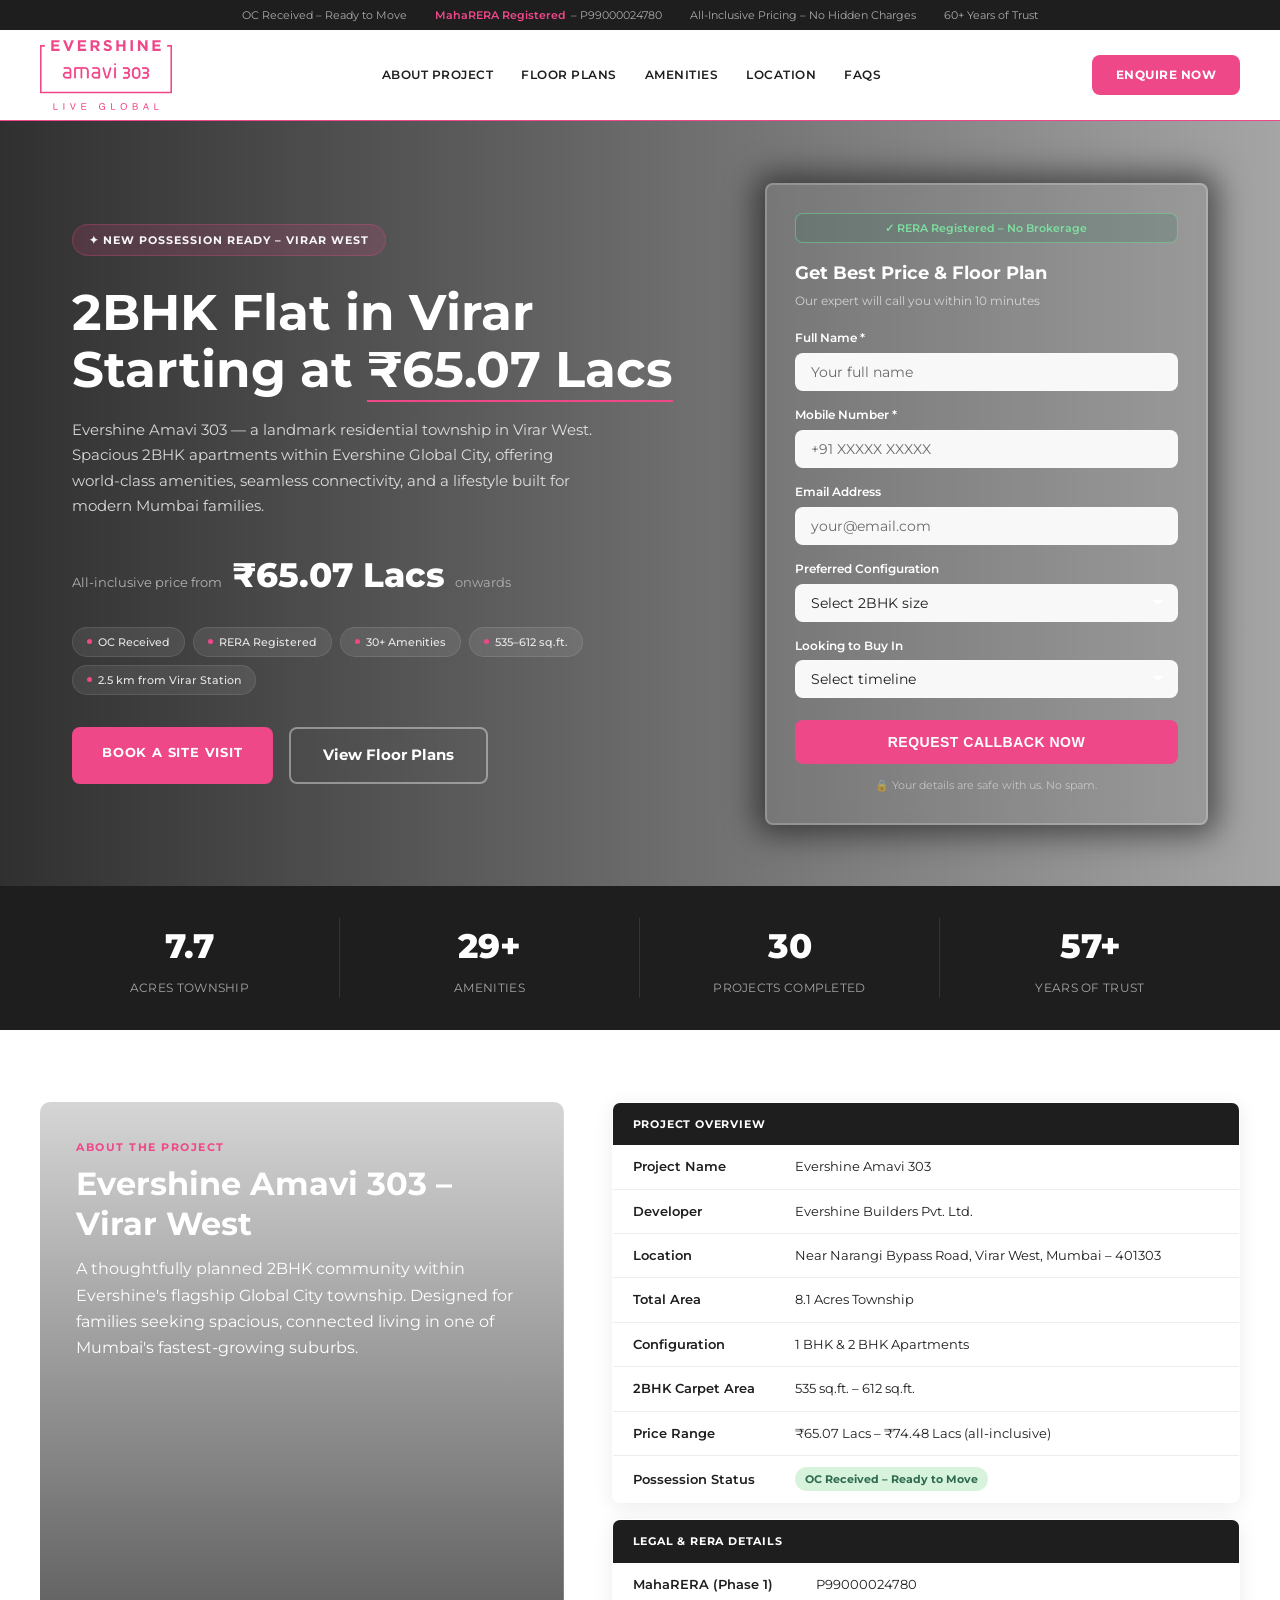
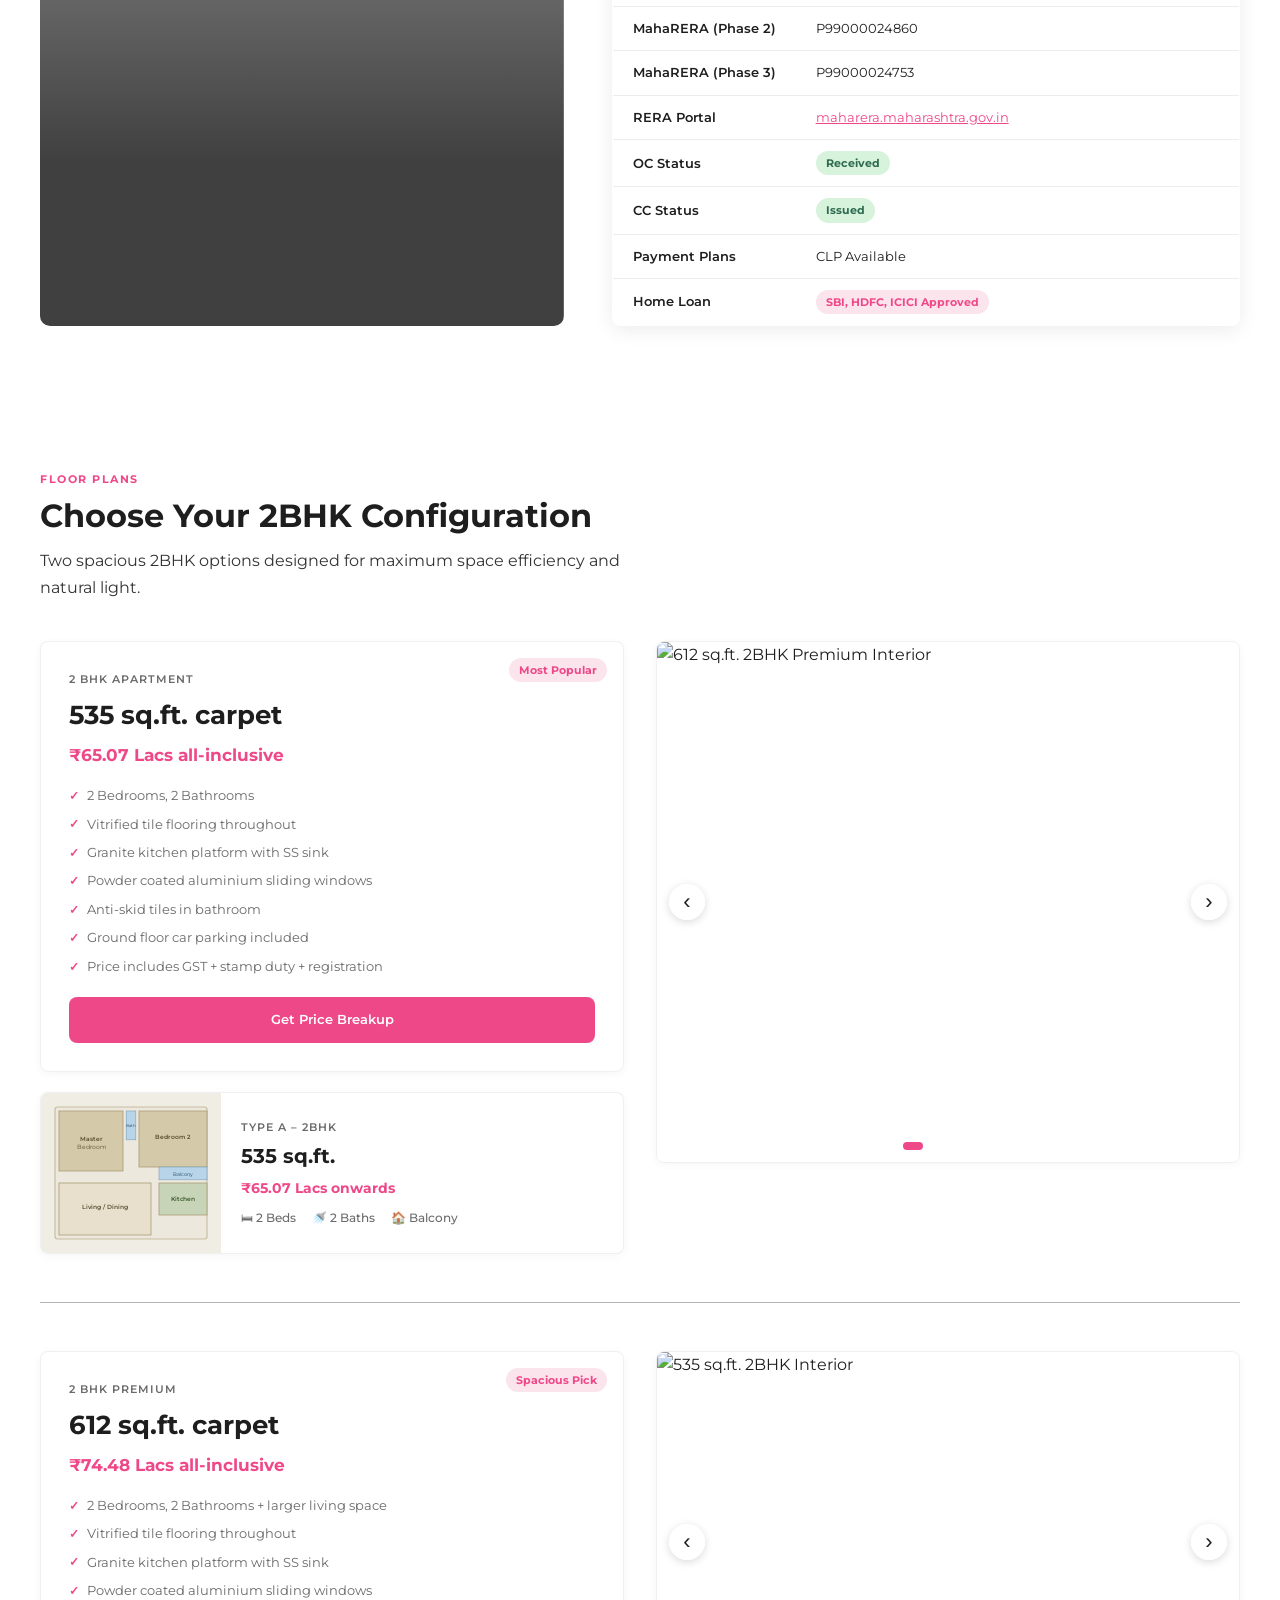
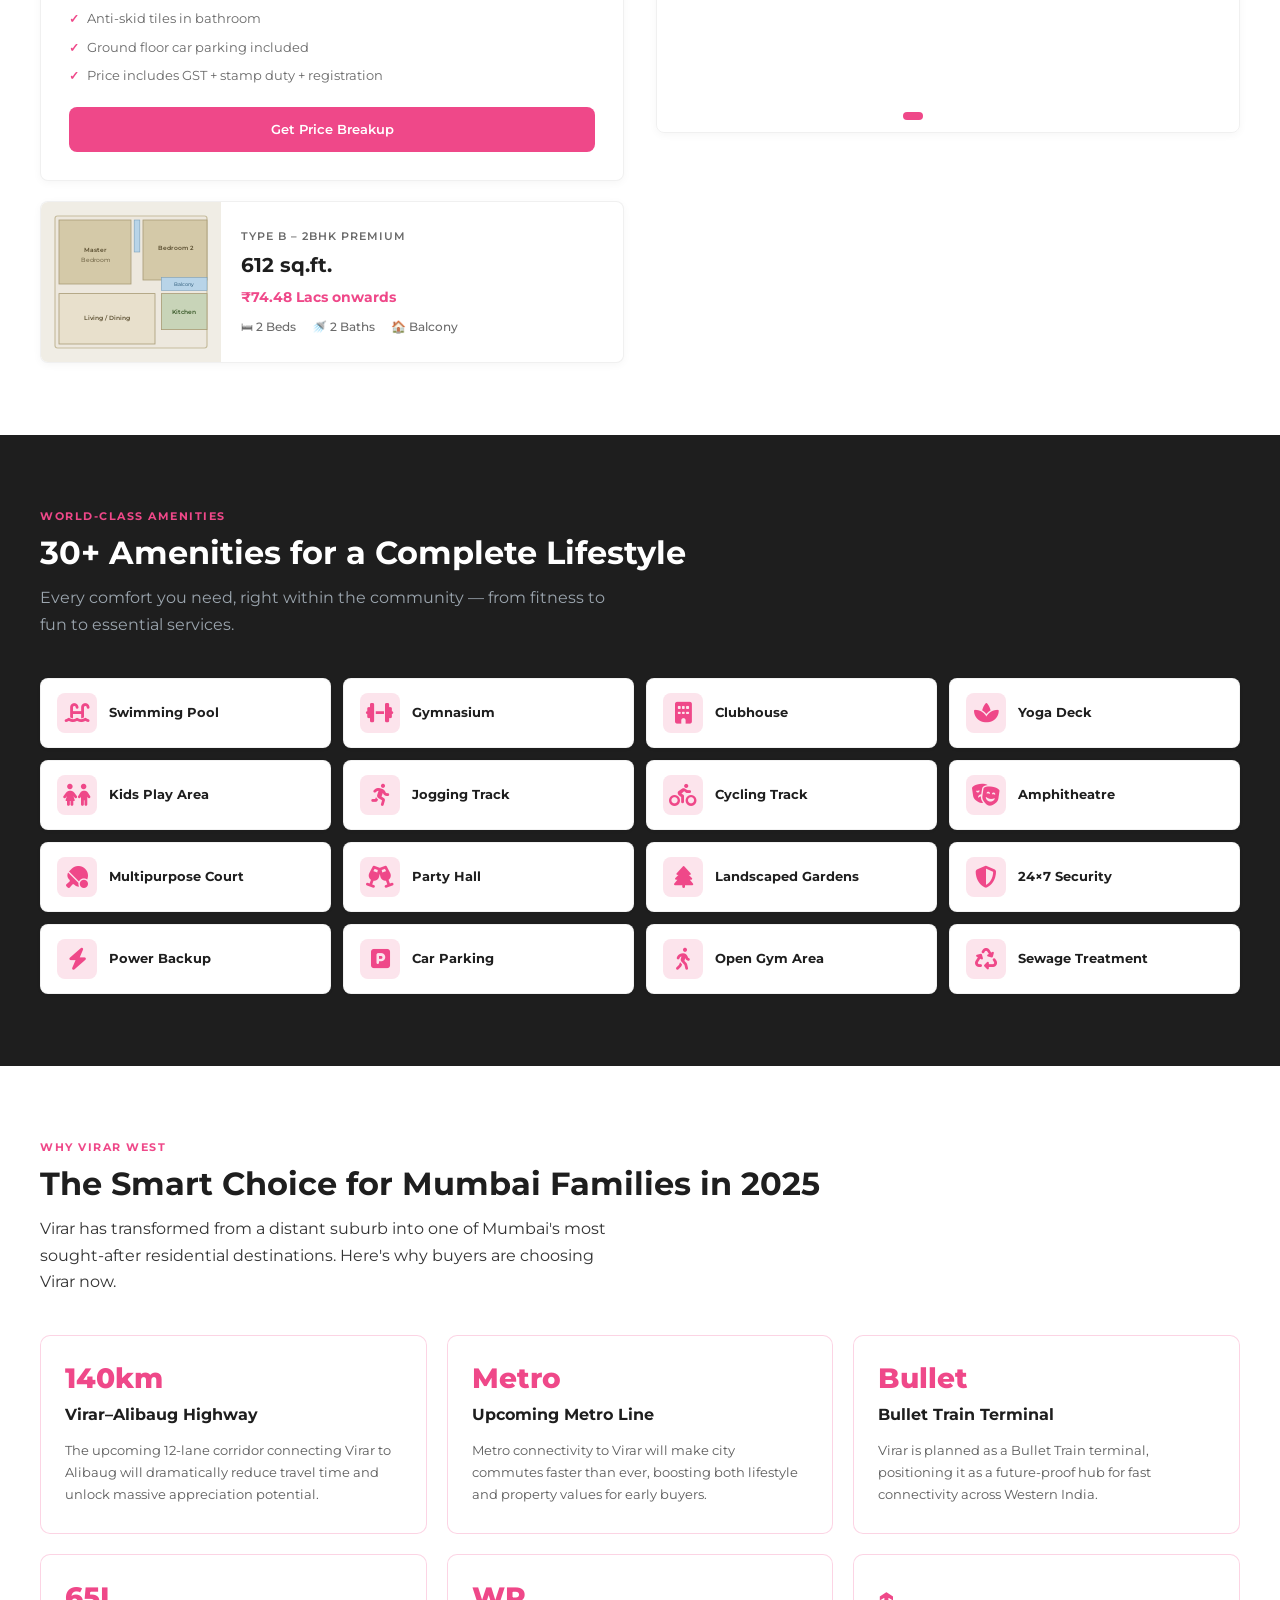
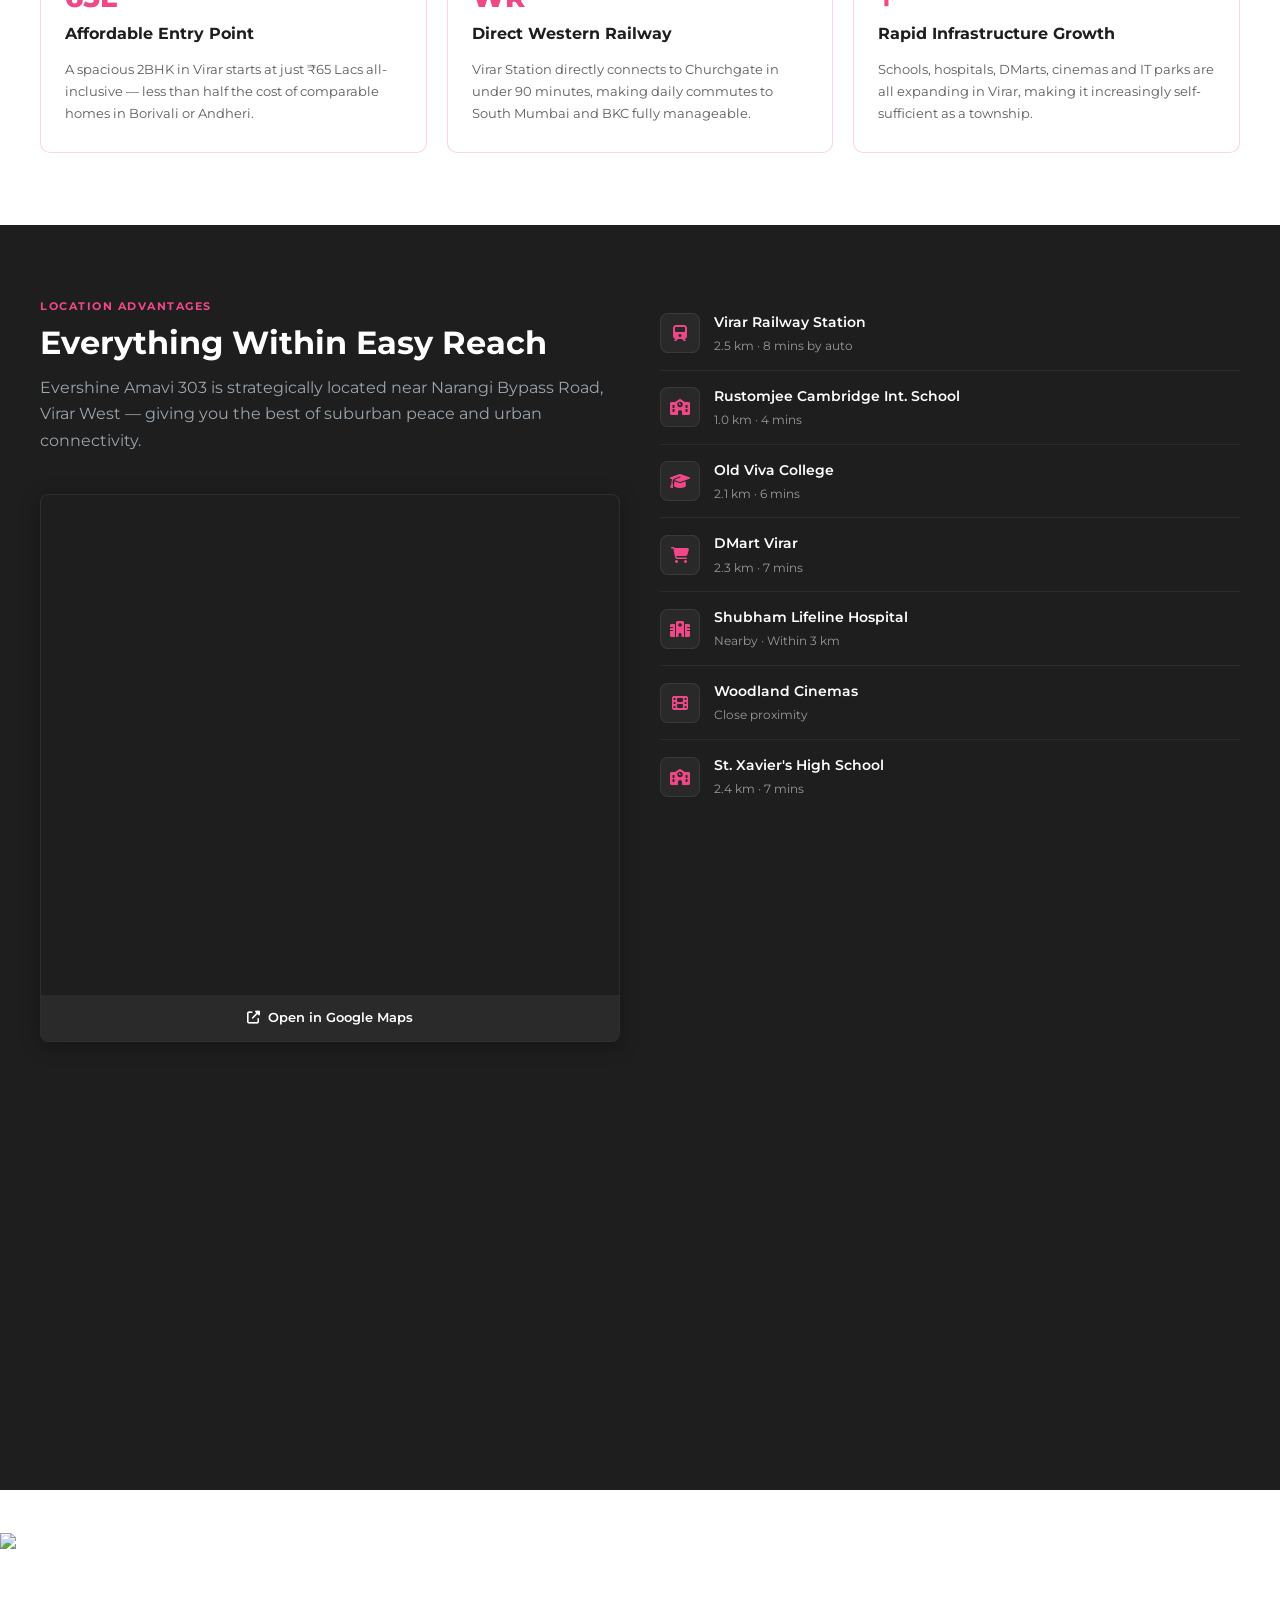
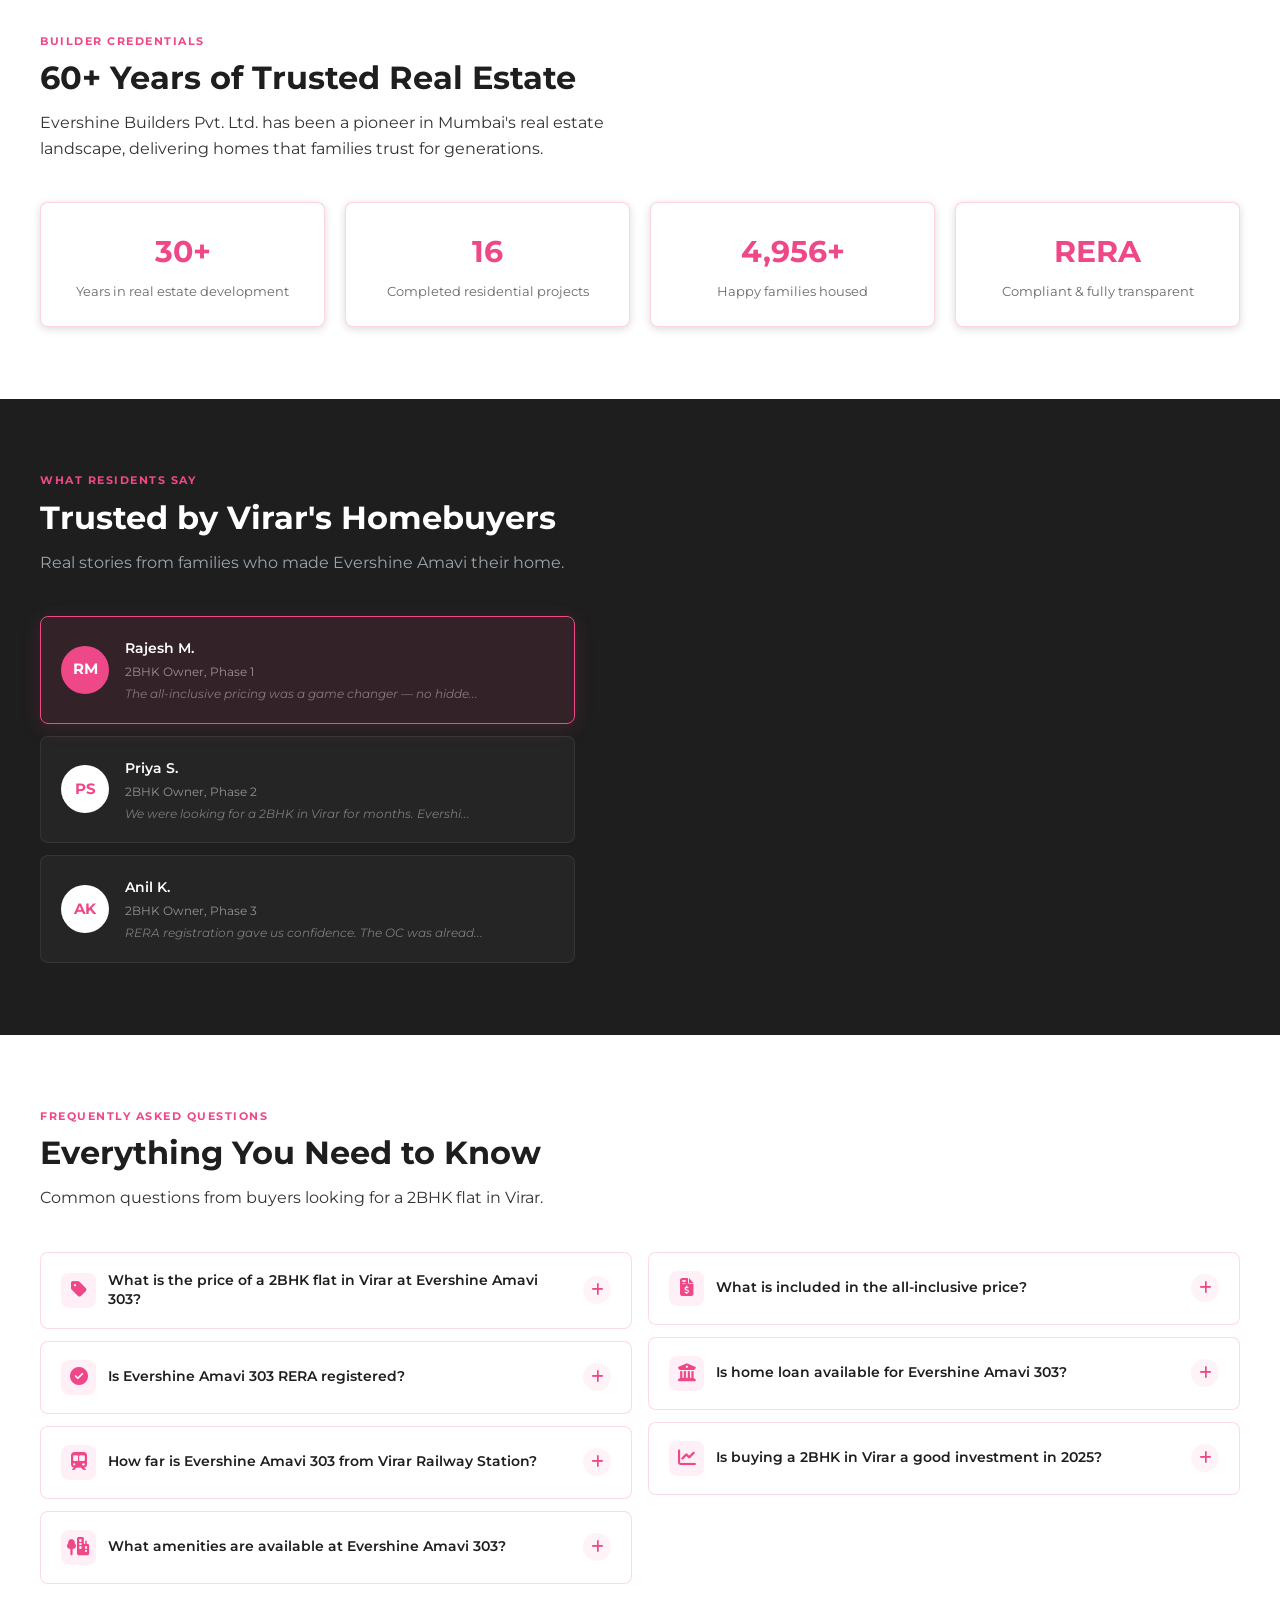
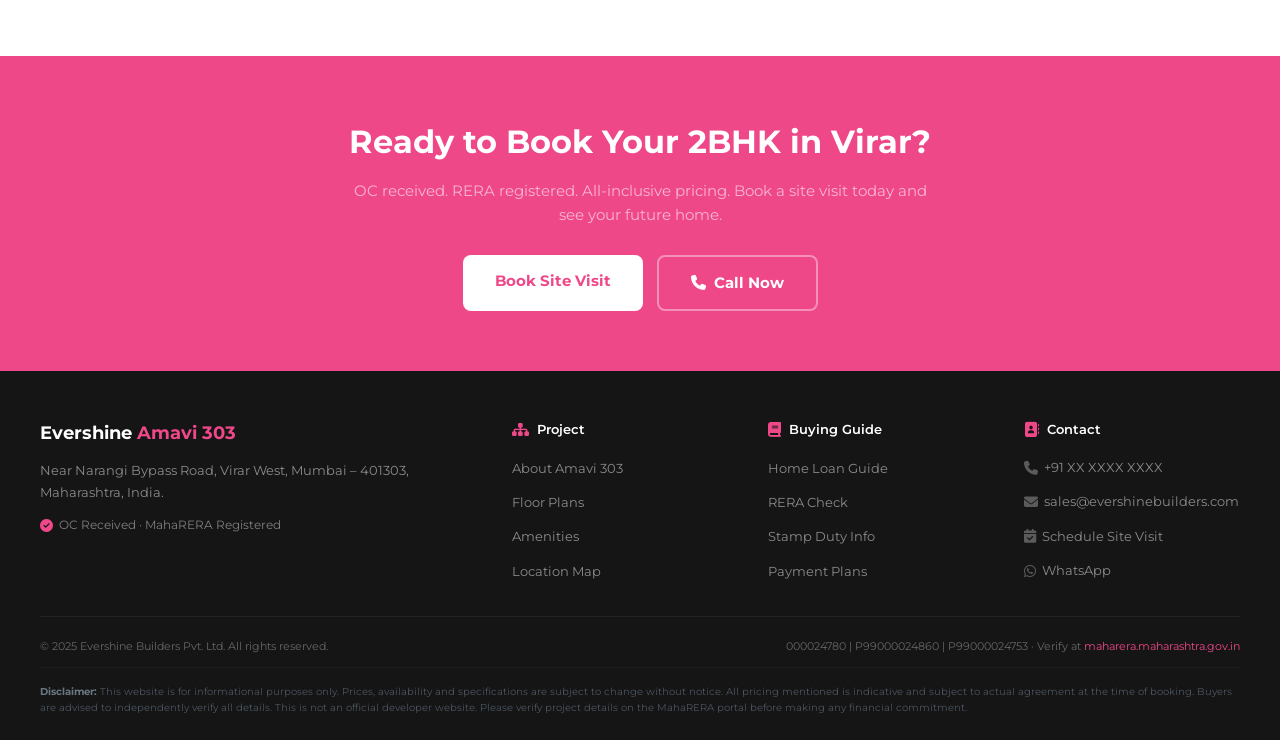
==== index.html @ 04121a25 "replace evershine-amavi.html with new index.html and update site assets" ====
<!DOCTYPE html>
<html lang="en">

<head>
  <meta charset="UTF-8">
  <meta name="viewport" content="width=device-width, initial-scale=1.0">
  <title>2BHK Flat in Virar | Evershine Amavi 303 – Starting ₹65.07 Lacs | RERA Registered</title>
  <meta name="description"
    content="Buy 2BHK flat in Virar West at Evershine Amavi 303 — 535 to 612 sq.ft., starting ₹65.07 Lacs all-inclusive. OC received, RERA registered, 30+ amenities. Near Virar Railway Station. Book a site visit today.">
  <meta name="keywords"
    content="2BHK flat in Virar, 2BHK in Virar West, buy flat in Virar, Evershine Amavi 303, 2 BHK apartment Virar, affordable flats Virar Mumbai, ready possession flat Virar, Evershine Builders Virar">
  <meta name="robots" content="index, follow">
  <meta name="author" content="Evershine Builders Pvt. Ltd.">
  <link rel="canonical" href="https://evershinebuilders.com/2bhk-flat-in-virar/">

  <!-- Open Graph -->
  <meta property="og:title" content="2BHK Flat in Virar | Evershine Amavi 303 – From ₹65.07 Lacs">
  <meta property="og:description"
    content="Premium 2BHK homes in Virar West. OC received, RERA registered, 30+ amenities. Starting ₹65.07 Lacs all-inclusive.">
  <meta property="og:type" content="website">
  <meta property="og:url" content="https://evershinebuilders.com/2bhk-flat-in-virar/">
  <meta property="og:image" content="https://evershinebuilders.com/images/amavi-303-og.jpg">
  <meta property="og:locale" content="en_IN">
  <meta property="og:site_name" content="Evershine Builders">

  <!-- Twitter Card -->
  <meta name="twitter:card" content="summary_large_image">
  <meta name="twitter:title" content="2BHK Flat in Virar – Evershine Amavi 303 from ₹65.07 Lacs">
  <meta name="twitter:description"
    content="OC received. RERA registered. 30+ amenities. Book your 2BHK in Virar West today.">

  <!-- Schema.org Structured Data -->
  <script type="application/ld+json">
{
  "@context": "https://schema.org",
  "@graph": [
    {
      "@type": "RealEstateListing",
      "name": "2BHK Flat in Virar – Evershine Amavi 303",
      "description": "Premium 2BHK apartments in Virar West, Mumbai. Sizes 535–612 sq.ft. starting from ₹65.07 Lacs all-inclusive. OC received, RERA registered project with 30+ amenities.",
      "url": "https://evershinebuilders.com/2bhk-flat-in-virar/",
      "image": "https://evershinebuilders.com/images/amavi-303.jpg",
      "offers": {
        "@type": "Offer",
        "priceCurrency": "INR",
        "price": "6507000",
        "availability": "https://schema.org/InStock",
        "url": "https://evershinebuilders.com/2bhk-flat-in-virar/"
      },
      "address": {
        "@type": "PostalAddress",
        "streetAddress": "Near Narangi Bypass Road",
        "addressLocality": "Virar West",
        "addressRegion": "Maharashtra",
        "postalCode": "401303",
        "addressCountry": "IN"
      }
    },
    {
      "@type": "Organization",
      "name": "Evershine Builders Pvt. Ltd.",
      "url": "https://evershinebuilders.com",
      "logo": "https://evershinebuilders.com/images/logo.png",
      "description": "60+ years of trusted real estate development in Mumbai",
      "foundingDate": "1964",
      "numberOfEmployees": "500+",
      "address": {
        "@type": "PostalAddress",
        "addressLocality": "Mumbai",
        "addressRegion": "Maharashtra",
        "addressCountry": "IN"
      },
      "contactPoint": {
        "@type": "ContactPoint",
        "telephone": "+91-XXXXXXXXXX",
        "contactType": "sales",
        "availableLanguage": ["Hindi", "English", "Marathi"]
      }
    },
    {
      "@type": "FAQPage",
      "mainEntity": [
        {
          "@type": "Question",
          "name": "What is the price of a 2BHK flat in Virar at Evershine Amavi 303?",
          "acceptedAnswer": {
            "@type": "Answer",
            "text": "2BHK flats at Evershine Amavi 303 in Virar West start from ₹65.07 Lacs (all-inclusive) for 535 sq.ft. and go up to ₹74.48 Lacs for 612 sq.ft. The all-inclusive price covers base cost, GST, stamp duty, registration and possession charges."
          }
        },
        {
          "@type": "Question",
          "name": "Is Evershine Amavi 303 RERA registered?",
          "acceptedAnswer": {
            "@type": "Answer",
            "text": "Yes. Evershine Amavi 303 is registered under MahaRERA. Phase 1 – P99000024780, Phase 2 – P99000024860, Phase 3 – P99000024753. OC has been received and the project is ready for possession."
          }
        },
        {
          "@type": "Question",
          "name": "How far is Evershine Amavi 303 from Virar Railway Station?",
          "acceptedAnswer": {
            "@type": "Answer",
            "text": "Evershine Amavi 303 is located approximately 2.5 km from Virar Railway Station on the Western Railway line, making it easy to commute to Mumbai city."
          }
        },
        {
          "@type": "Question",
          "name": "What amenities are available at Evershine Amavi 303 Virar?",
          "acceptedAnswer": {
            "@type": "Answer",
            "text": "Evershine Amavi 303 offers 30+ amenities including a clubhouse, gymnasium, swimming pool, kids play area, jogging track, multipurpose court, yoga deck, open gym, amphitheatre, cycling track, landscaped gardens and 24x7 security."
          }
        },
        {
          "@type": "Question",
          "name": "What is the carpet area of 2BHK flats at Evershine Amavi Virar?",
          "acceptedAnswer": {
            "@type": "Answer",
            "text": "2BHK flats at Evershine Amavi 303 come in two carpet area configurations: 535 sq.ft. and 612 sq.ft., giving buyers flexibility based on budget and space requirements."
          }
        }
      ]
    },
    {
      "@type": "BreadcrumbList",
      "itemListElement": [
        {"@type": "ListItem", "position": 1, "name": "Home", "item": "https://evershinebuilders.com"},
        {"@type": "ListItem", "position": 2, "name": "Projects", "item": "https://evershinebuilders.com/projects/"},
        {"@type": "ListItem", "position": 3, "name": "2BHK Flat in Virar", "item": "https://evershinebuilders.com/2bhk-flat-in-virar/"}
      ]
    }
  ]
}
</script>

  <link rel="stylesheet" href="css/style.css">
  <link rel="stylesheet" href="https://cdnjs.cloudflare.com/ajax/libs/font-awesome/6.5.1/css/all.min.css">
</head>

<body>

  <!-- TOP BAR -->
  <div class="top-bar" role="banner" aria-label="Contact bar">
    <div class="top-bar-inner">
      <span class="top-bar-item">OC Received – Ready to Move</span>
      <span class="top-bar-item"><span class="highlight">MahaRERA Registered</span> – P99000024780</span>
      <span class="top-bar-item">All-Inclusive Pricing – No Hidden Charges</span>
      <span class="top-bar-item">60+ Years of Trust</span>
    </div>
  </div>

  <!-- HEADER -->
  <header class="site-header" role="banner">
    <nav class="nav-inner" aria-label="Main navigation">
      <a href="/" class="logo-block">
        <img src="images/logo/amavi-logo.svg" alt="Evershine Amavi 303" class="logo-img">
      </a>
      <button class="hamburger" id="hamburger" aria-label="Toggle menu">
        <span></span>
        <span></span>
        <span></span>
      </button>
      <div class="nav-links" id="nav-links">
        <a href="#about-project">About Project</a>
        <a href="#floor-plans">Floor Plans</a>
        <a href="#amenities">Amenities</a>
        <a href="#location">Location</a>
        <a href="#faq">FAQs</a>
      </div>
      <a href="#enquire" class="nav-cta">Enquire Now</a>
    </nav>
  </header>

  <!-- HERO -->
  <main>
    <section class="hero" aria-label="Hero section" style="background-image: url('images/flats/2BHK - DSC_7900.jpg');">
      <div class="hero-overlay"></div>
      <div class="hero-inner">
        <div class="hero-content">
          <div class="hero-eyebrow">✦ New Possession Ready – Virar West</div>
          <h1>2BHK Flat in Virar<br>Starting at <span>₹<span class="count-num" data-target="65.07">0.00</span>
              Lacs</span></h1>
          <p class="hero-desc">
            Evershine Amavi 303 — a landmark residential township in Virar West. Spacious 2BHK apartments within
            Evershine Global City, offering world-class amenities, seamless connectivity, and a lifestyle built for
            modern Mumbai families.
          </p>
          <div class="price-block">
            <span class="price-label">All-inclusive price from</span>
            <span class="price-main">₹65.07 Lacs</span>
            <span class="price-suffix">onwards</span>
          </div>
          <div class="hero-pills">
            <span class="pill"><span class="pill-dot"></span> OC Received</span>
            <span class="pill"><span class="pill-dot"></span> RERA Registered</span>
            <span class="pill"><span class="pill-dot"></span> 30+ Amenities</span>
            <span class="pill"><span class="pill-dot"></span> 535–612 sq.ft.</span>
            <span class="pill"><span class="pill-dot"></span> 2.5 km from Virar Station</span>
          </div>
          <div class="hero-ctas">
            <a href="#enquire" class="btn-primary">Book a Site Visit</a>
            <a href="#floor-plans" class="btn-outline">View Floor Plans</a>
          </div>
        </div>

        <!-- LEAD FORM -->
        <aside id="enquire" aria-label="Enquiry form">
          <div class="lead-form-card">
            <div class="rera-tag">✓ RERA Registered – No Brokerage</div>
            <div class="form-title">Get Best Price & Floor Plan</div>
            <div class="form-subtitle">Our expert will call you within 10 minutes</div>
            <form action="#" method="POST" onsubmit="handleSubmit(event)">
              <div class="form-group">
                <label for="fname">Full Name *</label>
                <input type="text" id="fname" name="fullname" placeholder="Your full name" required autocomplete="name">
              </div>
              <div class="form-group">
                <label for="phone">Mobile Number *</label>
                <input type="tel" id="phone" name="phone" placeholder="+91 XXXXX XXXXX" required
                  pattern="[0-9+\s]{10,13}" autocomplete="tel">
              </div>
              <div class="form-group">
                <label for="email">Email Address</label>
                <input type="email" id="email" name="email" placeholder="your@email.com" autocomplete="email">
              </div>
              <div class="form-group">
                <label for="config">Preferred Configuration</label>
                <select id="config" name="config">
                  <option value="">Select 2BHK size</option>
                  <option value="535">2BHK – 535 sq.ft. (₹65.07 Lacs)</option>
                  <option value="612">2BHK – 612 sq.ft. (₹74.48 Lacs)</option>
                  <option value="discuss">Open to Discussion</option>
                </select>
              </div>
              <div class="form-group">
                <label for="when">Looking to Buy In</label>
                <select id="when" name="timeline">
                  <option value="">Select timeline</option>
                  <option value="1month">Within 1 month</option>
                  <option value="3months">1–3 months</option>
                  <option value="6months">3–6 months</option>
                  <option value="exploring">Just exploring</option>
                </select>
              </div>
              <button type="submit" class="form-submit">Request Callback Now</button>
            </form>
            <div class="form-note">🔒 Your details are safe with us. No spam.</div>
          </div>
        </aside>
      </div>
    </section>

    <!-- STATS COUNTER -->
    <section class="stats-bar" aria-label="Project statistics">
      <div class="stats-bar-inner">
        <div class="stat-item">
          <div class="stat-num"><span class="count-num" data-target="8.1" data-decimals="1">0</span></div>
          <div class="stat-label">Acres Township</div>
        </div>
        <div class="stat-item">
          <div class="stat-num"><span class="count-num" data-target="30" data-suffix="+">0</span></div>
          <div class="stat-label">Amenities</div>
        </div>
        <div class="stat-item">
          <div class="stat-num"><span class="count-num" data-target="32" data-decimals="0">0</span></div>
          <div class="stat-label">Projects Completed</div>
        </div>
        <div class="stat-item">
          <div class="stat-num"><span class="count-num" data-target="60" data-suffix="+">0</span></div>
          <div class="stat-label">Years of Trust</div>
        </div>
      </div>
    </section>

    <!-- ABOUT PROJECT -->
    <section class="section section-alt" id="about-project">
      <div class="section-inner">
        <div class="about-grid">
          <div class="about-intro">
            <div class="about-intro-inner">
              <div class="section-label">About the Project</div>
              <h2 class="section-title">Evershine Amavi 303 – Virar West</h2>
              <p class="section-desc">
                A thoughtfully planned 2BHK community within Evershine's flagship Global City township. Designed for
                families
                seeking spacious, connected living in one of Mumbai's fastest-growing suburbs.
              </p>
            </div>
          </div>
          <div class="about-specs">
            <table class="specs-table" aria-label="Project specifications">
              <thead>
                <tr>
                  <th colspan="2">Project Overview</th>
                </tr>
              </thead>
              <tbody>
                <tr>
                  <td class="specs-key">Project Name</td>
                  <td class="specs-val">Evershine Amavi 303</td>
                </tr>
                <tr>
                  <td class="specs-key">Developer</td>
                  <td class="specs-val">Evershine Builders Pvt. Ltd.</td>
                </tr>
                <tr>
                  <td class="specs-key">Location</td>
                  <td class="specs-val">Near Narangi Bypass Road, Virar West, Mumbai – 401303</td>
                </tr>
                <tr>
                  <td class="specs-key">Total Area</td>
                  <td class="specs-val">8.1 Acres Township</td>
                </tr>
                <tr>
                  <td class="specs-key">Configuration</td>
                  <td class="specs-val">1 BHK & 2 BHK Apartments</td>
                </tr>
                <tr>
                  <td class="specs-key">2BHK Carpet Area</td>
                  <td class="specs-val">535 sq.ft. – 612 sq.ft.</td>
                </tr>
                <tr>
                  <td class="specs-key">Price Range</td>
                  <td class="specs-val">₹65.07 Lacs – ₹74.48 Lacs (all-inclusive)</td>
                </tr>
                <tr>
                  <td class="specs-key">Possession Status</td>
                  <td class="specs-val"><span class="badge-green">OC Received – Ready to Move</span></td>
                </tr>
              </tbody>
            </table>
            <table class="specs-table" aria-label="RERA and legal details">
              <thead>
                <tr>
                  <th colspan="2">Legal & RERA Details</th>
                </tr>
              </thead>
              <tbody>
                <tr>
                  <td class="specs-key">MahaRERA (Phase 1)</td>
                  <td class="specs-val">P99000024780</td>
                </tr>
                <tr>
                  <td class="specs-key">MahaRERA (Phase 2)</td>
                  <td class="specs-val">P99000024860</td>
                </tr>
                <tr>
                  <td class="specs-key">MahaRERA (Phase 3)</td>
                  <td class="specs-val">P99000024753</td>
                </tr>
                <tr>
                  <td class="specs-key">RERA Portal</td>
                  <td class="specs-val"><a href="https://maharera.maharashtra.gov.in" target="_blank" rel="noopener"
                      class="link-pink">maharera.maharashtra.gov.in</a></td>
                </tr>
                <tr>
                  <td class="specs-key">OC Status</td>
                  <td class="specs-val"><span class="badge-green">Received</span></td>
                </tr>
                <tr>
                  <td class="specs-key">CC Status</td>
                  <td class="specs-val"><span class="badge-green">Issued</span></td>
                </tr>
                <tr>
                  <td class="specs-key">Payment Plans</td>
                  <td class="specs-val">CLP Available</td>
                </tr>
                <tr>
                  <td class="specs-key">Home Loan</td>
                  <td class="specs-val"><span class="badge-pink">SBI, HDFC, ICICI Approved</span></td>
                </tr>
              </tbody>
            </table>
          </div>
        </div>
      </div>
    </section>

    <!-- FLOOR PLANS -->
    <section class="section" id="floor-plans">
      <div class="section-inner">
        <div class="section-label">Floor Plans</div>
        <h2 class="section-title">Choose Your 2BHK Configuration</h2>
        <p class="section-desc">Two spacious 2BHK options designed for maximum space efficiency and natural light.</p>

        <!-- Plan 1: 535 sq.ft. -->
        <div class="plan-row">
          <div class="plan-left">
            <div class="config-card">
              <div class="config-badge">Most Popular</div>
              <div class="config-type">2 BHK Apartment</div>
              <div class="config-size">535 sq.ft. carpet</div>
              <div class="config-price">₹65.07 Lacs all-inclusive</div>
              <ul class="config-features">
                <li>2 Bedrooms, 2 Bathrooms</li>
                <li>Vitrified tile flooring throughout</li>
                <li>Granite kitchen platform with SS sink</li>
                <li>Powder coated aluminium sliding windows</li>
                <li>Anti-skid tiles in bathroom</li>
                <li>Ground floor car parking included</li>
                <li>Price includes GST + stamp duty + registration</li>
              </ul>
              <a href="#enquire" class="config-cta">Get Price Breakup</a>
            </div>
            <div class="floorplan-card">
              <div class="floorplan-img">
                <svg class="floorplan-svg" viewBox="0 0 200 175" fill="none" xmlns="http://www.w3.org/2000/svg"
                  aria-hidden="true">
                  <rect x="5" y="5" width="190" height="165" rx="3" fill="#EDE8DE" stroke="#C8BEA0"
                    stroke-width="1.5" />
                  <rect x="10" y="10" width="80" height="75" fill="#D4C9A8" stroke="#A89B75" stroke-width="1" />
                  <text x="50" y="48" text-anchor="middle" font-size="8" fill="#5A4E30" font-weight="600">Master</text>
                  <text x="50" y="58" text-anchor="middle" font-size="8" fill="#5A4E30">Bedroom</text>
                  <rect x="110" y="10" width="85" height="70" fill="#D4C9A8" stroke="#A89B75" stroke-width="1" />
                  <text x="152" y="45" text-anchor="middle" font-size="8" fill="#5A4E30" font-weight="600">Bedroom
                    2</text>
                  <rect x="10" y="100" width="115" height="65" fill="#E8E0CC" stroke="#A89B75" stroke-width="1" />
                  <text x="67" y="133" text-anchor="middle" font-size="8" fill="#5A4E30" font-weight="600">Living /
                    Dining</text>
                  <rect x="135" y="100" width="60" height="40" fill="#C8D4B8" stroke="#A89B75" stroke-width="1" />
                  <text x="165" y="122" text-anchor="middle" font-size="7" fill="#3A5A2A"
                    font-weight="600">Kitchen</text>
                  <rect x="94" y="10" width="12" height="36" fill="#B8D4E8" stroke="#7AA0BB" stroke-width="0.75" />
                  <text x="100" y="30" text-anchor="middle" font-size="5.5" fill="#1A4A6A">Bath</text>
                  <rect x="135" y="80" width="60" height="16" fill="#B8D4E8" stroke="#7AA0BB" stroke-width="0.75" />
                  <text x="165" y="91" text-anchor="middle" font-size="6" fill="#1A4A6A">Balcony</text>
                </svg>
              </div>
              <div class="floorplan-info">
                <div class="floorplan-label">Type A – 2BHK</div>
                <div class="floorplan-size">535 sq.ft.</div>
                <div class="floorplan-price">₹65.07 Lacs onwards</div>
                <div class="floorplan-rooms">
                  <span class="floorplan-room">🛏 2 Beds</span>
                  <span class="floorplan-room">🚿 2 Baths</span>
                  <span class="floorplan-room">🏠 Balcony</span>
                </div>
              </div>
            </div>
          </div>
          <div class="plan-right">
            <div class="plan-slider" data-slider="1" tabindex="0">
              <div class="slider-scroll">
                <img src="images/flats/2BHK - DSC_7992.jpg" alt="612 sq.ft. 2BHK Premium Interior" loading="lazy">
                <img src="images/flats/2BHK - DSC_7994.jpg" alt="612 sq.ft. 2BHK Premium Interior" loading="lazy">
                <img src="images/flats/2BHK - DSC_7999.jpg" alt="612 sq.ft. 2BHK Premium Interior" loading="lazy">
                <img src="images/flats/2BHK - DSC_8003.jpg" alt="612 sq.ft. 2BHK Premium Interior" loading="lazy">
                <img src="images/flats/2BHK - DSC_8006.jpg" alt="612 sq.ft. 2BHK Premium Interior" loading="lazy">
                <img src="images/flats/2BHK - DSC_8030.jpg" alt="612 sq.ft. 2BHK Premium Interior" loading="lazy">
              </div>
              <button class="slider-arrow slider-arrow-prev" aria-label="Previous">‹</button>
              <button class="slider-arrow slider-arrow-next" aria-label="Next">›</button>
              <div class="slider-dots" data-dots="1"></div>
            </div>
          </div>
        </div>

        <!-- Plan 2: 612 sq.ft. Premium -->
        <div class="plan-row premium-plan">
          <div class="plan-left">
            <div class="config-card">
              <div class="config-badge">Spacious Pick</div>
              <div class="config-type">2 BHK Premium</div>
              <div class="config-size">612 sq.ft. carpet</div>
              <div class="config-price">₹74.48 Lacs all-inclusive</div>
              <ul class="config-features">
                <li>2 Bedrooms, 2 Bathrooms + larger living space</li>
                <li>Vitrified tile flooring throughout</li>
                <li>Granite kitchen platform with SS sink</li>
                <li>Powder coated aluminium sliding windows</li>
                <li>Anti-skid tiles in bathroom</li>
                <li>Ground floor car parking included</li>
                <li>Price includes GST + stamp duty + registration</li>
              </ul>
              <a href="#enquire" class="config-cta">Get Price Breakup</a>
            </div>
            <div class="floorplan-card">
              <div class="floorplan-img">
                <svg class="floorplan-svg" viewBox="0 0 200 175" fill="none" xmlns="http://www.w3.org/2000/svg"
                  aria-hidden="true">
                  <rect x="5" y="5" width="190" height="165" rx="3" fill="#EDE8DE" stroke="#C8BEA0"
                    stroke-width="1.5" />
                  <rect x="10" y="10" width="90" height="80" fill="#D4C9A8" stroke="#A89B75" stroke-width="1" />
                  <text x="55" y="50" text-anchor="middle" font-size="8" fill="#5A4E30" font-weight="600">Master</text>
                  <text x="55" y="62" text-anchor="middle" font-size="8" fill="#5A4E30">Bedroom</text>
                  <rect x="115" y="10" width="80" height="75" fill="#D4C9A8" stroke="#A89B75" stroke-width="1" />
                  <text x="155" y="48" text-anchor="middle" font-size="8" fill="#5A4E30" font-weight="600">Bedroom
                    2</text>
                  <rect x="10" y="102" width="120" height="63" fill="#E8E0CC" stroke="#A89B75" stroke-width="1" />
                  <text x="70" y="135" text-anchor="middle" font-size="8" fill="#5A4E30" font-weight="600">Living /
                    Dining</text>
                  <rect x="138" y="102" width="57" height="45" fill="#C8D4B8" stroke="#A89B75" stroke-width="1" />
                  <text x="166" y="127" text-anchor="middle" font-size="7" fill="#3A5A2A"
                    font-weight="600">Kitchen</text>
                  <rect x="104" y="10" width="7" height="40" fill="#B8D4E8" stroke="#7AA0BB" stroke-width="0.75" />
                  <rect x="138" y="82" width="57" height="16" fill="#B8D4E8" stroke="#7AA0BB" stroke-width="0.75" />
                  <text x="166" y="93" text-anchor="middle" font-size="6" fill="#1A4A6A">Balcony</text>
                </svg>
              </div>
              <div class="floorplan-info">
                <div class="floorplan-label">Type B – 2BHK Premium</div>
                <div class="floorplan-size">612 sq.ft.</div>
                <div class="floorplan-price">₹74.48 Lacs onwards</div>
                <div class="floorplan-rooms">
                  <span class="floorplan-room">🛏 2 Beds</span>
                  <span class="floorplan-room">🚿 2 Baths</span>
                  <span class="floorplan-room">🏠 Balcony</span>
                </div>
              </div>
            </div>
          </div>
          <div class="plan-right">
            <div class="plan-slider" data-slider="2" tabindex="0">
              <div class="slider-scroll">
                <img src="images/flats/2BHK - DSC_7869.jpg" alt="535 sq.ft. 2BHK Interior" loading="lazy">
                <img src="images/flats/2BHK - DSC_7893.jpg" alt="535 sq.ft. 2BHK Interior" loading="lazy">
                <img src="images/flats/2BHK - DSC_7897.jpg" alt="535 sq.ft. 2BHK Interior" loading="lazy">
                <img src="images/flats/2BHK - DSC_7900.jpg" alt="535 sq.ft. 2BHK Interior" loading="lazy">
                <img src="images/flats/2BHK - DSC_7902.jpg" alt="535 sq.ft. 2BHK Interior" loading="lazy">
                <img src="images/flats/2BHK - DSC_7911.jpg" alt="535 sq.ft. 2BHK Interior" loading="lazy">
              </div>
              <button class="slider-arrow slider-arrow-prev" aria-label="Previous">‹</button>
              <button class="slider-arrow slider-arrow-next" aria-label="Next">›</button>
              <div class="slider-dots" data-dots="2"></div>
            </div>
          </div>
        </div>

      </div>
    </section>

    <!-- AMENITIES -->
    <section class="section section-dark" id="amenities">
      <div class="section-inner">
        <div class="section-label">World-Class Amenities</div>
        <h2 class="section-title">30+ Amenities for a Complete Lifestyle</h2>
        <p class="section-desc">Every comfort you need, right within the community — from fitness to fun to essential
          services.</p>
        <div class="amenities-grid" role="list" aria-label="List of amenities">
          <div class="amenity-card" role="listitem">
            <div class="amenity-icon" aria-hidden="true"><i class="fa-solid fa-water-ladder"></i></div>
            <div class="amenity-name">Swimming Pool</div>
          </div>
          <div class="amenity-card" role="listitem">
            <div class="amenity-icon" aria-hidden="true"><i class="fa-solid fa-dumbbell"></i></div>
            <div class="amenity-name">Gymnasium</div>
          </div>
          <div class="amenity-card" role="listitem">
            <div class="amenity-icon" aria-hidden="true"><i class="fa-solid fa-building"></i></div>
            <div class="amenity-name">Clubhouse</div>
          </div>
          <div class="amenity-card" role="listitem">
            <div class="amenity-icon" aria-hidden="true"><i class="fa-solid fa-spa"></i></div>
            <div class="amenity-name">Yoga Deck</div>
          </div>
          <div class="amenity-card" role="listitem">
            <div class="amenity-icon" aria-hidden="true"><i class="fa-solid fa-children"></i></div>
            <div class="amenity-name">Kids Play Area</div>
          </div>
          <div class="amenity-card" role="listitem">
            <div class="amenity-icon" aria-hidden="true"><i class="fa-solid fa-person-running"></i></div>
            <div class="amenity-name">Jogging Track</div>
          </div>
          <div class="amenity-card" role="listitem">
            <div class="amenity-icon" aria-hidden="true"><i class="fa-solid fa-person-biking"></i></div>
            <div class="amenity-name">Cycling Track</div>
          </div>
          <div class="amenity-card" role="listitem">
            <div class="amenity-icon" aria-hidden="true"><i class="fa-solid fa-masks-theater"></i></div>
            <div class="amenity-name">Amphitheatre</div>
          </div>
          <div class="amenity-card" role="listitem">
            <div class="amenity-icon" aria-hidden="true"><i class="fa-solid fa-table-tennis-paddle-ball"></i></div>
            <div class="amenity-name">Multipurpose Court</div>
          </div>
          <div class="amenity-card" role="listitem">
            <div class="amenity-icon" aria-hidden="true"><i class="fa-solid fa-champagne-glasses"></i></div>
            <div class="amenity-name">Party Hall</div>
          </div>
          <div class="amenity-card" role="listitem">
            <div class="amenity-icon" aria-hidden="true"><i class="fa-solid fa-tree"></i></div>
            <div class="amenity-name">Landscaped Gardens</div>
          </div>
          <div class="amenity-card" role="listitem">
            <div class="amenity-icon" aria-hidden="true"><i class="fa-solid fa-shield-halved"></i></div>
            <div class="amenity-name">24×7 Security</div>
          </div>
          <div class="amenity-card" role="listitem">
            <div class="amenity-icon" aria-hidden="true"><i class="fa-solid fa-bolt"></i></div>
            <div class="amenity-name">Power Backup</div>
          </div>
          <div class="amenity-card" role="listitem">
            <div class="amenity-icon" aria-hidden="true"><i class="fa-solid fa-square-parking"></i></div>
            <div class="amenity-name">Car Parking</div>
          </div>
          <div class="amenity-card" role="listitem">
            <div class="amenity-icon" aria-hidden="true"><i class="fa-solid fa-person-walking"></i></div>
            <div class="amenity-name">Open Gym Area</div>
          </div>
          <div class="amenity-card" role="listitem">
            <div class="amenity-icon" aria-hidden="true"><i class="fa-solid fa-recycle"></i></div>
            <div class="amenity-name">Sewage Treatment</div>
          </div>
        </div>
      </div>
    </section>

    <!-- WHY VIRAR -->
    <section class="section section-alt" id="why-virar">
      <div class="section-inner">
        <div class="section-label">Why Virar West</div>
        <h2 class="section-title">The Smart Choice for Mumbai Families in 2025</h2>
        <p class="section-desc">Virar has transformed from a distant suburb into one of Mumbai's most sought-after
          residential destinations. Here's why buyers are choosing Virar now.</p>
        <div class="why-grid">
          <div class="why-card">
            <div class="why-num">140km</div>
            <div class="why-title">Virar–Alibaug Highway</div>
            <div class="why-desc">The upcoming 12-lane corridor connecting Virar to Alibaug will dramatically reduce
              travel time and unlock massive appreciation potential.</div>
          </div>
          <div class="why-card">
            <div class="why-num">Metro</div>
            <div class="why-title">Upcoming Metro Line</div>
            <div class="why-desc">Metro connectivity to Virar will make city commutes faster than ever, boosting both
              lifestyle and property values for early buyers.</div>
          </div>
          <div class="why-card">
            <div class="why-num">Bullet</div>
            <div class="why-title">Bullet Train Terminal</div>
            <div class="why-desc">Virar is planned as a Bullet Train terminal, positioning it as a future-proof hub for
              fast connectivity across Western India.</div>
          </div>
          <div class="why-card">
            <div class="why-num">65L</div>
            <div class="why-title">Affordable Entry Point</div>
            <div class="why-desc">A spacious 2BHK in Virar starts at just ₹65 Lacs all-inclusive — less than half the
              cost of comparable homes in Borivali or Andheri.</div>
          </div>
          <div class="why-card">
            <div class="why-num">WR</div>
            <div class="why-title">Direct Western Railway</div>
            <div class="why-desc">Virar Station directly connects to Churchgate in under 90 minutes, making daily
              commutes to South Mumbai and BKC fully manageable.</div>
          </div>
          <div class="why-card">
            <div class="why-num">↑</div>
            <div class="why-title">Rapid Infrastructure Growth</div>
            <div class="why-desc">Schools, hospitals, DMarts, cinemas and IT parks are all expanding in Virar, making it
              increasingly self-sufficient as a township.</div>
          </div>
        </div>
      </div>
    </section>

    <!-- LOCATION -->
    <section class="section section-dark location-section" id="location">
      <div class="section-inner">
        <div class="location-grid">
          <div>
            <div class="section-label">Location Advantages</div>
            <h2 class="section-title">Everything Within Easy Reach</h2>
            <p class="section-desc">Evershine Amavi 303 is strategically located near Narangi Bypass Road, Virar West —
              giving you the best of suburban peace and urban connectivity.</p>
            <div class="location-map">
              <iframe
                src="https://www.google.com/maps/embed?pb=!1m18!1m12!1m3!1d3761.6144158257016!2d72.80145547521536!3d19.472184381815644!2m3!1f0!2f0!3f0!3m2!1i1024!2i768!4f13.1!3m3!1m2!1s0x3be7a9017646de67%3A0x8a68bd52908884e9!2sEvershine%20Amavi%20303!5e0!3m2!1sen!2sin!4v1782275494677!5m2!1sen!2sin"
                width="100%" height="400" style="border:0;" allowfullscreen="" loading="lazy"
                referrerpolicy="strict-origin-when-cross-origin"></iframe>
              <a href="https://maps.google.com/?q=Evershine+Amavi+303+Virar+West" target="_blank" rel="noopener"
                class="location-map-link"><i class="fa-solid fa-up-right-from-square"></i> Open in Google Maps</a>
            </div>
          </div>
          <div class="location-points-wrap">
            <ul class="location-points" aria-label="Nearby landmarks and distances">
              <li class="location-point">
                <div class="loc-icon" aria-hidden="true"><i class="fa-solid fa-train"></i></div>
                <div>
                  <div class="loc-name">Virar Railway Station</div>
                  <div class="loc-dist">2.5 km · 8 mins by auto</div>
                </div>
              </li>
              <li class="location-point">
                <div class="loc-icon" aria-hidden="true"><i class="fa-solid fa-school"></i></div>
                <div>
                  <div class="loc-name">Rustomjee Cambridge Int. School</div>
                  <div class="loc-dist">1.0 km · 4 mins</div>
                </div>
              </li>
              <li class="location-point">
                <div class="loc-icon" aria-hidden="true"><i class="fa-solid fa-graduation-cap"></i></div>
                <div>
                  <div class="loc-name">Old Viva College</div>
                  <div class="loc-dist">2.1 km · 6 mins</div>
                </div>
              </li>
              <li class="location-point">
                <div class="loc-icon" aria-hidden="true"><i class="fa-solid fa-cart-shopping"></i></div>
                <div>
                  <div class="loc-name">DMart Virar</div>
                  <div class="loc-dist">2.3 km · 7 mins</div>
                </div>
              </li>
              <li class="location-point">
                <div class="loc-icon" aria-hidden="true"><i class="fa-solid fa-hospital"></i></div>
                <div>
                  <div class="loc-name">Shubham Lifeline Hospital</div>
                  <div class="loc-dist">Nearby · Within 3 km</div>
                </div>
              </li>
              <li class="location-point">
                <div class="loc-icon" aria-hidden="true"><i class="fa-solid fa-film"></i></div>
                <div>
                  <div class="loc-name">Woodland Cinemas</div>
                  <div class="loc-dist">Close proximity</div>
                </div>
              </li>
              <li class="location-point">
                <div class="loc-icon" aria-hidden="true"><i class="fa-solid fa-school"></i></div>
                <div>
                  <div class="loc-name">St. Xavier's High School</div>
                  <div class="loc-dist">2.4 km · 7 mins</div>
                </div>
              </li>
            </ul>
          </div>
        </div>
      </div>
      <img src="./images/Evershine Building png file blir.png" alt="Evershine Amavi 303 Building"
        class="amavi-building">
    </section>

    <!-- BUILDER CREDENTIALS -->
    <section class="section credentials-section">
      <div class="section-inner">
        <div class="section-label">Builder Credentials</div>
        <h2 class="section-title">60+ Years of Trusted Real Estate</h2>
        <p class="section-desc">Evershine Builders Pvt. Ltd. has been a pioneer in Mumbai's real estate landscape,
          delivering homes that families trust for generations.</p>
        <div class="trust-grid" role="list" aria-label="Builder achievement statistics">
          <div class="trust-card" role="listitem">
            <div class="trust-num"><span class="count-num" data-target="60" data-suffix="+">0</span></div>
            <div class="trust-desc">Years in real estate development</div>
          </div>
          <div class="trust-card" role="listitem">
            <div class="trust-num"><span class="count-num" data-target="32" data-decimals="0">0</span></div>
            <div class="trust-desc">Completed residential projects</div>
          </div>
          <div class="trust-card" role="listitem">
            <div class="trust-num"><span class="count-num" data-target="10000" data-suffix="+">0</span></div>
            <div class="trust-desc">Happy families housed</div>
          </div>
          <div class="trust-card" role="listitem">
            <div class="trust-num">RERA</div>
            <div class="trust-desc">Compliant & fully transparent</div>
          </div>
        </div>
      </div>
    </section>

    <!-- TESTIMONIALS -->
    <section class="section section-dark" id="testimonials">
      <div class="section-inner">
        <div class="section-label">What Residents Say</div>
        <h2 class="section-title">Trusted by Virar's Homebuyers</h2>
        <p class="section-desc">Real stories from families who made Evershine Amavi their home.</p>
        <div class="testimonials-grid">
          <div class="testi-tabs" id="testi-tabs"></div>
          <div class="testi-feature" id="testi-feature">
            <img src="" alt="" id="testi-img" loading="lazy">
            <div class="testi-feature-overlay">
              <div class="testi-feature-content">
                <i class="fa-solid fa-quote-left testi-quote-icon"></i>
                <blockquote id="testi-quote"></blockquote>
                <div class="testi-feature-stars" aria-label="5 stars">
                  <i class="fa-solid fa-star"></i>
                  <i class="fa-solid fa-star"></i>
                  <i class="fa-solid fa-star"></i>
                  <i class="fa-solid fa-star"></i>
                  <i class="fa-solid fa-star"></i>
                </div>
                <div class="testi-feature-author">
                  <div class="testi-feature-avatar" id="testi-avatar"></div>
                  <div>
                    <div class="testi-feature-name" id="testi-name"></div>
                    <div class="testi-feature-role" id="testi-role"></div>
                  </div>
                </div>
              </div>
            </div>
          </div>
        </div>
      </div>
    </section>

    <!-- FAQ -->
    <section class="section section-alt" id="faq">
      <div class="section-inner">
        <div class="section-label">Frequently Asked Questions</div>
        <h2 class="section-title">Everything You Need to Know</h2>
        <p class="section-desc">Common questions from buyers looking for a 2BHK flat in Virar.</p>
        <div class="faq-grid">
          <div class="faq-col">
            <div class="faq-item" role="listitem">
              <div class="faq-q" onclick="toggleFaq(this)" tabindex="0" role="button" aria-expanded="false">
                <span class="faq-q-icon"><i class="fa-solid fa-tag"></i></span>
                <span>What is the price of a 2BHK flat in Virar at Evershine Amavi 303?</span>
                <span class="faq-toggle" aria-hidden="true"><i class="fa-solid fa-plus"></i></span>
              </div>
              <div class="faq-a-wrap">
                <div class="faq-a">2BHK flats at Evershine Amavi 303 in Virar West start from <strong>₹65.07 Lacs
                    (all-inclusive)</strong> for a 535 sq.ft. carpet area apartment, and go up to <strong>₹74.48
                    Lacs</strong> for the 612 sq.ft. variant. The all-inclusive price covers base cost, GST, stamp duty,
                  registration charges and possession charges — no hidden extras.</div>
              </div>
            </div>
            <div class="faq-item" role="listitem">
              <div class="faq-q" onclick="toggleFaq(this)" tabindex="0" role="button" aria-expanded="false">
                <span class="faq-q-icon"><i class="fa-solid fa-check-circle"></i></span>
                <span>Is Evershine Amavi 303 RERA registered?</span>
                <span class="faq-toggle" aria-hidden="true"><i class="fa-solid fa-plus"></i></span>
              </div>
              <div class="faq-a-wrap">
                <div class="faq-a">Yes. Evershine Amavi 303 is fully registered under MahaRERA: <strong>Phase 1 –
                    P99000024780</strong>, Phase 2 – P99000024860, Phase 3 – P99000024753. OC (Occupancy Certificate)
                  has
                  been received and the project is ready for possession. You can verify details at
                  maharera.maharashtra.gov.in.</div>
              </div>
            </div>
            <div class="faq-item" role="listitem">
              <div class="faq-q" onclick="toggleFaq(this)" tabindex="0" role="button" aria-expanded="false">
                <span class="faq-q-icon"><i class="fa-solid fa-train-subway"></i></span>
                <span>How far is Evershine Amavi 303 from Virar Railway Station?</span>
                <span class="faq-toggle" aria-hidden="true"><i class="fa-solid fa-plus"></i></span>
              </div>
              <div class="faq-a-wrap">
                <div class="faq-a">Evershine Amavi 303 is approximately <strong>2.5 km from Virar Railway
                    Station</strong>
                  on the Western Railway line — roughly 8 minutes by auto-rickshaw. This gives residents easy access to
                  all
                  stations from Virar to Churchgate, including Andheri, Bandra and Mumbai Central.</div>
              </div>
            </div>
            <div class="faq-item" role="listitem">
              <div class="faq-q" onclick="toggleFaq(this)" tabindex="0" role="button" aria-expanded="false">
                <span class="faq-q-icon"><i class="fa-solid fa-tree-city"></i></span>
                <span>What amenities are available at Evershine Amavi 303?</span>
                <span class="faq-toggle" aria-hidden="true"><i class="fa-solid fa-plus"></i></span>
              </div>
              <div class="faq-a-wrap">
                <div class="faq-a">The project offers <strong>30+ amenities</strong> including a clubhouse, gymnasium,
                  swimming pool, kids play area, jogging track, multipurpose sports court, yoga deck, open gym area,
                  amphitheatre, cycling track, landscaped gardens, party hall, 24×7 security, power backup and a sewage
                  treatment plant.</div>
              </div>
            </div>
          </div>
          <div class="faq-col">
            <div class="faq-item" role="listitem">
              <div class="faq-q" onclick="toggleFaq(this)" tabindex="0" role="button" aria-expanded="false">
                <span class="faq-q-icon"><i class="fa-solid fa-file-invoice-dollar"></i></span>
                <span>What is included in the all-inclusive price?</span>
                <span class="faq-toggle" aria-hidden="true"><i class="fa-solid fa-plus"></i></span>
              </div>
              <div class="faq-a-wrap">
                <div class="faq-a">The all-inclusive price at Evershine Amavi 303 covers the <strong>base cost of the
                    flat,
                    GST, stamp duty, registration charges and possession charges</strong>. There are no surprise
                  add-ons.
                  Always ask for the official cost sheet in writing, which Evershine provides transparently.</div>
              </div>
            </div>
            <div class="faq-item" role="listitem">
              <div class="faq-q" onclick="toggleFaq(this)" tabindex="0" role="button" aria-expanded="false">
                <span class="faq-q-icon"><i class="fa-solid fa-building-columns"></i></span>
                <span>Is home loan available for Evershine Amavi 303?</span>
                <span class="faq-toggle" aria-hidden="true"><i class="fa-solid fa-plus"></i></span>
              </div>
              <div class="faq-a-wrap">
                <div class="faq-a">Yes. Evershine Amavi 303 is <strong>approved by major banks</strong> including SBI,
                  HDFC
                  and ICICI Bank for home loan disbursement. This ensures faster loan processing and gives buyers
                  confidence
                  in the project's documentation and title clarity. Construction Linked Plan (CLP) payment options are
                  also
                  available.</div>
              </div>
            </div>
            <div class="faq-item" role="listitem">
              <div class="faq-q" onclick="toggleFaq(this)" tabindex="0" role="button" aria-expanded="false">
                <span class="faq-q-icon"><i class="fa-solid fa-chart-line"></i></span>
                <span>Is buying a 2BHK in Virar a good investment in 2025?</span>
                <span class="faq-toggle" aria-hidden="true"><i class="fa-solid fa-plus"></i></span>
              </div>
              <div class="faq-a-wrap">
                <div class="faq-a">Virar is one of Mumbai's fastest-growing residential corridors in 2025. With the
                  upcoming
                  metro line, Bullet Train terminal, and the 140km Virar–Alibaug corridor under development,
                  infrastructure
                  investment in the area is accelerating. A 2BHK starting at ₹65 Lacs in Virar is significantly more
                  affordable than comparable sizes in Borivali (₹1.2–1.5 Cr+) or Andheri, making it an excellent
                  entry-level
                  investment with strong appreciation potential.</div>
              </div>
            </div>
          </div>
        </div>
      </div>
    </section>

    <!-- MOBILE ENQUIRY FORM -->
    <section class="mobile-form-section" id="mobile-enquire" style="display:none;">
      <div class="lead-form-card">
        <div class="rera-tag">✓ RERA Registered – No Brokerage</div>
        <div class="form-title">Get Best Price & Floor Plan</div>
        <div class="form-subtitle">Our expert will call you within 10 minutes</div>
        <form action="#" method="POST" onsubmit="handleSubmit(event)">
          <div class="form-group">
            <label for="fname2">Full Name *</label>
            <input type="text" id="fname2" name="fullname" placeholder="Your full name" required>
          </div>
          <div class="form-group">
            <label for="phone2">Mobile Number *</label>
            <input type="tel" id="phone2" name="phone" placeholder="+91 XXXXX XXXXX" required>
          </div>
          <div class="form-group">
            <label for="config2">Preferred Configuration</label>
            <select id="config2" name="config">
              <option value="">Select 2BHK size</option>
              <option value="535">2BHK – 535 sq.ft. (₹65.07 Lacs)</option>
              <option value="612">2BHK – 612 sq.ft. (₹74.48 Lacs)</option>
              <option value="discuss">Open to Discussion</option>
            </select>
          </div>
          <button type="submit" class="form-submit">📞 Request Callback Now</button>
        </form>
      </div>
      </div>
    </section>

    <!-- BOTTOM CTA BAND -->
    <section class="cta-band" aria-label="Call to action">
      <div class="cta-band-inner">
        <h2>Ready to Book Your 2BHK in Virar?</h2>
        <p>OC received. RERA registered. All-inclusive pricing. Book a site visit today and see your future home.</p>
        <div class="cta-band-btns">
          <a href="#enquire" class="btn-pink">Book Site Visit</a>
          <a href="tel:+91XXXXXXXXXX" class="btn-outline"><i class="fa-solid fa-phone"></i> Call Now</a>
        </div>
      </div>
    </section>

  </main>

  <!-- FOOTER -->
  <footer class="site-footer" role="contentinfo">
    <div class="footer-inner">
      <div class="footer-grid">
        <div class="footer-brand">
          <div class="footer-logo-text">Evershine <span>Amavi 303</span></div>
          <p>Near Narangi Bypass Road, Virar West, Mumbai – 401303, Maharashtra, India.</p>
          <div class="footer-rera-badge"><i class="fa-solid fa-check-circle"></i> OC Received · MahaRERA Registered
          </div>
        </div>
        <div class="footer-col">
          <h4><i class="fa-solid fa-sitemap"></i> Project</h4>
          <ul>
            <li><a href="#about-project">About Amavi 303</a></li>
            <li><a href="#floor-plans">Floor Plans</a></li>
            <li><a href="#amenities">Amenities</a></li>
            <li><a href="#location">Location Map</a></li>
          </ul>
        </div>
        <div class="footer-col">
          <h4><i class="fa-solid fa-book"></i> Buying Guide</h4>
          <ul>
            <li><a href="#faq">Home Loan Guide</a></li>
            <li><a href="#faq">RERA Check</a></li>
            <li><a href="#faq">Stamp Duty Info</a></li>
            <li><a href="#faq">Payment Plans</a></li>
          </ul>
        </div>
        <div class="footer-col">
          <h4><i class="fa-solid fa-address-book"></i> Contact</h4>
          <ul>
            <li><a href="tel:+91XXXXXXXXXX"><i class="fa-solid fa-phone"></i> +91 XX XXXX XXXX</a></li>
            <li><a href="mailto:sales@evershinebuilders.com"><i class="fa-solid fa-envelope"></i>
                sales@evershinebuilders.com</a></li>
            <li><a href="#enquire"><i class="fa-solid fa-calendar-check"></i> Schedule Site Visit</a></li>
            <li><a href="#"><i class="fa-brands fa-whatsapp"></i> WhatsApp</a></li>
          </ul>
        </div>
      </div>
      <div class="footer-bottom">
        <p>© 2025 Evershine Builders Pvt. Ltd. All rights reserved.</p>
        <p class="footer-rera">000024780 | P99000024860 | P99000024753 · Verify at <a target="_blank"
            href="http://maharera.maharashtra.gov.in" class="link-pink">maharera.maharashtra.gov.in</a></p>
      </div>
      <p class="disclaimer-text">
        <strong>Disclaimer:</strong> This website is for informational purposes only. Prices,
        availability and specifications are subject to change without notice. All pricing mentioned is indicative and
        subject to actual agreement at the time of booking. Buyers are advised to independently verify all details. This
        is not an official developer website. Please verify project details on the MahaRERA portal before making any
        financial commitment.
      </p>
    </div>
  </footer>

  <!-- MOBILE STICKY CTA -->
  <div class="sticky-mob" id="sticky-mob" role="complementary" aria-label="Quick contact">
    <div>
      <div class="sticky-price">2BHK from</div>
      <div class="sticky-price-num">₹65.07 Lacs</div>
    </div>
    <a href="#mobile-enquire" class="sticky-btn" onclick="showMobileForm()">Get Best Price</a>
  </div>

  <script src="js/script.js"></script>

</body>

</html>
---- css/style.css ----
@import url('https://fonts.googleapis.com/css2?family=Montserrat:wght@300;400;500;600;700;800&display=swap');

:root {
  --pink: #ef4889;
  --pink-light: #fce4ec;
  --pink-dark: #d63a75;
  --grey: #1e1e1e;
  --grey-light: #2a2a2a;
  --grey-muted: #6a6a6a;
  --white: #ffffff;
  --border: #333333;
  --success: #2D6A4F;
  --success-bg: #D8F3DC;
  --shadow-sm: 0 2px 8px rgba(0, 0, 0, 0.15);
  --shadow-md: 0 4px 24px rgba(0, 0, 0, 0.2);
  --r: 8px;
  --r-lg: 8px;
  --r-xl: 10px;

  --gold: #ef4889;
  --gold-light: #fce4ec;
  --gold-mid: #ef4889;
  --ink: #1e1e1e;
  --ink-muted: #6a6a6a;
  --cream: #f8f8f8;
  --red: #C0392B;
}

* {
  margin: 0;
  padding: 0;
  box-sizing: border-box;
}

html {
  scroll-behavior: smooth;
  font-size: 16px;
}

body {
  font-family: 'Montserrat', sans-serif;
  color: var(--grey);
  background: var(--white);
  line-height: 1.65;
}

a {
  color: inherit;
  text-decoration: none;
}

img {
  max-width: 100%;
  display: block;
}

/* TOP BAR */
.top-bar {
  background: var(--grey);
  padding: 6px 2rem;
  font-size: 11px;
  font-weight: 400;
}

.top-bar-inner {
  max-width: 1200px;
  margin: 0 auto;
  display: flex;
  align-items: center;
  justify-content: center;
  gap: 28px;
  flex-wrap: wrap;
}

.top-bar-item {
  display: flex;
  align-items: center;
  gap: 5px;
  color: #aaaaaa;
}

.top-bar-item .highlight {
  color: var(--pink);
  font-weight: 600;
}

/* HEADER / NAV */
.site-header {
  background: var(--white);
  position: sticky;
  top: 0;
  z-index: 100;
  padding: 0 2rem;
  border-bottom: 1px solid var(--pink);
  transition: box-shadow 0.3s;
}

.site-header.scrolled {
  box-shadow: 0 2px 20px rgba(0, 0, 0, 0.1);
}

.nav-inner {
  max-width: 1200px;
  margin: 0 auto;
  display: flex;
  align-items: center;
  justify-content: space-between;
  height: auto;
  padding: 10px 0;
  transition: padding 0.3s;
}

.site-header.scrolled .nav-inner {
  padding: 10px 0;
}

.logo-block {
  display: flex;
  align-items: center;
  flex-shrink: 0;
}

.logo-img {
  height: 70px;
  width: auto;
  display: block;
  transition: height 0.3s;
}

.site-header.scrolled .logo-img {
  height: 50px;
}

.nav-links {
  display: flex;
  align-items: center;
  gap: 28px;
}

.nav-links a {
  font-size: 12px;
  font-weight: 600;
  color: var(--grey);
  text-transform: uppercase;
  letter-spacing: 0.5px;
  transition: color 0.25s;
  position: relative;
}

.nav-links a::after {
  content: '';
  position: absolute;
  bottom: -4px;
  left: 0;
  width: 0;
  height: 2px;
  background: var(--pink);
  transition: width 0.3s;
}

.nav-links a:hover {
  color: var(--pink);
}

.nav-links a:hover::after {
  width: 100%;
}

.nav-links a.active {
  color: var(--pink);
}

.nav-links a.active::after {
  width: 100%;
}

.nav-cta {
  background: var(--pink);
  color: var(--white);
  padding: 10px 24px;
  border-radius: 8px;
  font-size: 12px;
  font-weight: 700;
  text-transform: uppercase;
  letter-spacing: 0.5px;
  transition: all 0.25s;
  white-space: nowrap;
}

.nav-cta:hover {
  background: #d63a75;
  transform: translateY(-1px);
  box-shadow: 0 4px 12px rgba(239, 72, 137, 0.4);
}

/* HAMBURGER */
.hamburger {
  display: none;
  flex-direction: column;
  gap: 5px;
  cursor: pointer;
  background: none;
  border: none;
  padding: 4px;
}

.hamburger span {
  width: 24px;
  height: 2px;
  background: var(--grey);
  border-radius: 2px;
  transition: all 0.3s;
}

.hamburger.open span:nth-child(1) {
  transform: translateY(7px) rotate(45deg);
}

.hamburger.open span:nth-child(2) {
  opacity: 0;
}

.hamburger.open span:nth-child(3) {
  transform: translateY(-7px) rotate(-45deg);
}

/* HERO */
.hero {
  position: relative;
  min-height: 85vh;
  display: flex;
  align-items: center;
  background-size: cover;
  background-position: center;
  background-repeat: no-repeat;
  color: var(--white);
  overflow: hidden;
}

.hero-overlay {
  position: absolute;
  inset: 0;
  /* background: linear-gradient(to right, rgb(0 0 0 / 92%) 0%, rgb(8 8 8 / 75%) 45%, rgba(30, 30, 30, 0.25) 75%, transparent 100%); */
  background: linear-gradient(to left, rgba(30, 30, 30, 0.4) 0%, rgba(30, 30, 30, 0.92) 100%);
  z-index: 1;
}

.hero-inner {
  max-width: 1200px;
  margin: 0 auto;
  padding: 50px 2rem 50px;
  display: grid;
  grid-template-columns: 1fr 0.7fr;
  gap: 60px;
  align-items: center;
  position: relative;
  z-index: 2;
  width: 100%;
}

.hero-eyebrow {
  display: inline-flex;
  align-items: center;
  gap: 8px;
  background: rgba(239, 72, 137, 0.15);
  border: 1px solid rgba(239, 72, 136, 0.278);
  color: var(--cream);
  font-size: 11px;
  font-weight: 700;
  padding: 6px 16px;
  border-radius: 50px;
  text-transform: uppercase;
  letter-spacing: 1px;
  margin-bottom: 28px;
}

.hero h1 {
  font-size: clamp(30px, 4.5vw, 50px);
  font-weight: 700;
  line-height: 1.15;
  color: var(--white);
  margin-bottom: 18px;
}

.hero h1 span {
  border-bottom: 2px solid var(--pink);
}

.hero-desc {
  font-size: 15px;
  color: rgba(255, 255, 255, 0.8);
  margin-bottom: 28px;
  max-width: 520px;
  line-height: 1.7;
  font-weight: 400;
}

.price-block {
  display: flex;
  align-items: baseline;
  flex-wrap: wrap;
  gap: 10px;
  margin-bottom: 24px;
}

.price-label {
  font-size: 13px;
  color: rgba(255, 255, 255, 0.6);
  font-weight: 400;
}

.price-main {
  font-size: 34px;
  font-weight: 800;
  color: var(--white);
}

.price-suffix {
  font-size: 13px;
  color: rgba(255, 255, 255, 0.5);
}

.hero-pills {
  display: flex;
  flex-wrap: wrap;
  gap: 8px;
  margin-bottom: 32px;
}

.pill {
  display: flex;
  align-items: center;
  gap: 6px;
  padding: 5px 14px;
  border-radius: 50px;
  font-size: 11px;
  color: rgba(255, 255, 255, 0.85);
  font-weight: 500;
  background: rgba(255, 255, 255, 0.08);
  border: 1px solid rgba(255, 255, 255, 0.1);
}

.pill-dot {
  width: 5px;
  height: 5px;
  border-radius: 50%;
  background: var(--pink);
  flex-shrink: 0;
}

.hero-ctas {
  display: flex;
  gap: 16px;
  flex-wrap: wrap;
}

.btn-primary {
  background: var(--pink);
  color: var(--white);
  padding: 15px 30px;
  border-radius: 8px;
  font-size: 13px;
  font-weight: 700;
  text-transform: uppercase;
  letter-spacing: 0.8px;
  border: none;
  cursor: pointer;
  transition: all 0.3s;
  display: inline-block;
}

.btn-primary:hover {
  background: var(--pink-dark);
  transform: translateY(-2px);
  box-shadow: 0 8px 24px rgba(239, 72, 137, 0.35);
}

.btn-outline {
  background: transparent;
  color: var(--white);
  padding: 15px 30px;
  font-size: 13px;
  font-weight: 600;
  border: 1.5px solid rgba(255, 255, 255, 0.4);
  cursor: pointer;
  transition: all 0.3s;
  display: inline-block;
  backdrop-filter: blur(2px);
}

.btn-outline:hover {
  border-color: var(--white);
  background: rgba(255, 255, 255, 0.1);
  transform: translateY(-2px);
}

/* STATS BAR */
.stats-bar {
  background: var(--grey);
  padding: 32px 2rem;
}

.stats-bar-inner {
  max-width: 1200px;
  margin: 0 auto;
  display: grid;
  grid-template-columns: repeat(4, 1fr);
  gap: 0;
}

.stat-item {
  text-align: center;
  padding: 0 20px;
  border-right: 1px solid rgba(255, 255, 255, 0.1);
}

.stat-item:last-child {
  border-right: none;
}

.stat-num {
  font-size: 34px;
  font-weight: 800;
  color: var(--white);
  margin-bottom: 4px;
}

.stat-label {
  font-size: 12px;
  color: rgba(255, 255, 255, 0.6);
  font-weight: 400;
  text-transform: uppercase;
  letter-spacing: 0.3px;
}

/* LEAD FORM */
.lead-form-card {
  background: rgb(129 129 129 / 15%);
  backdrop-filter: blur(10px);
  -webkit-backdrop-filter: blur(10px);
  border-radius: var(--r);
  padding: 28px;
  box-shadow: 0 0 30px 10px rgba(0, 0, 0, 0.5);
  position: relative;
  top: 0;
  align-self: start;
  border: 2px solid rgba(255, 255, 255, 0.2);
}

.form-title {
  font-size: 18px;
  font-weight: 700;
  color: var(--white);
  margin-bottom: 2px;
}

.form-subtitle {
  font-size: 12px;
  color: rgba(255, 255, 255, 0.65);
  margin-bottom: 18px;
}

.form-group {
  margin-bottom: 14px;
}

.form-group label {
  display: block;
  font-size: 12px;
  font-weight: 600;
  color: var(--white);
  margin-bottom: 5px;
}

.form-group input,
.form-group select,
.form-group textarea {
  width: 100%;
  padding: 8px 14px;
  border: 2px solid rgba(255, 255, 255, 0.15);
  border-radius: var(--r);
  font-size: 14px;
  color: var(--grey);
  background: var(--cream);
  outline: none;
  transition: 0.2s all;
  font-family: inherit;
}

.form-group input::placeholder,
.form-group select::placeholder {
  color: var(--ink-muted);
}

.form-group input:focus,
.form-group select:focus,
.form-group textarea:focus {
  border-color: var(--pink);
  background: var(--white);
}

.form-group textarea {
  resize: vertical;
  min-height: 72px;
}

.form-group select {
  appearance: none;
  background-image: url("data:image/svg+xml,%3Csvg xmlns='http://www.w3.org/2000/svg' width='12' height='12' viewBox='0 0 12 12'%3E%3Cpath fill='%23ffffff' d='M6 8L1 3h10z'/%3E%3C/svg%3E");
  background-repeat: no-repeat;
  background-position: right 12px center;
}

.form-group select option {
  background: var(--grey);
  color: var(--white);
}

.form-submit {
  width: 100%;
  background: var(--pink);
  color: var(--white);
  border: none;
  padding: 14px;
  border-radius: var(--r);
  font-size: 14px;
  font-weight: 700;
  cursor: pointer;
  transition: all 0.3s;
  margin-top: 8px;
  text-transform: uppercase;
  letter-spacing: 0.5px;
}

.form-submit:hover {
  background: var(--pink-dark);
  box-shadow: 0 4px 16px rgba(239, 72, 137, 0.3);
}

.form-note {
  text-align: center;
  font-size: 11px;
  color: rgba(255, 255, 255, 0.5);
  margin-top: 12px;
  display: flex;
  align-items: center;
  justify-content: center;
  gap: 5px;
}

.rera-tag {
  display: inline-flex;
  align-items: center;
  gap: 6px;
  background: rgba(45, 106, 79, 0.2);
  border: 1px solid rgb(125 223 160 / 50%);
  color: #7ddfa0;
  font-size: 11px;
  font-weight: 600;
  padding: 5px 12px;
  border-radius: var(--r);
  margin-bottom: 16px;
  width: 100%;
  justify-content: center;
}

/* SECTION WRAPPER */
.section {
  padding: 72px 2rem;
}

.section-inner {
  max-width: 1200px;
  margin: 0 auto;
}

.section-alt {
  background: var(--white);
}

.section-dark {
  background: var(--ink);
  color: var(--white);
}

.section-label {
  font-size: 11px;
  font-weight: 700;
  letter-spacing: 1.5px;
  text-transform: uppercase;
  color: var(--pink);
  margin-bottom: 8px;
}

.section-title {
  font-size: clamp(22px, 3vw, 32px);
  font-weight: 700;
  color: var(--grey);
  margin-bottom: 12px;
  line-height: 1.25;
}

.section-dark .section-title {
  color: var(--white);
}

.section-desc {
  font-size: 16px;
  color: var(--border);
  max-width: 580px;
  margin-bottom: 40px;
}

.section-dark .section-desc {
  color: #9BA5AE;
}

/* CONFIGURATION CARDS */
.config-grid {
  display: grid;
  grid-template-columns: 1fr 1fr;
  gap: 20px;
}

.config-card {
  background: var(--white);
  border: 1px solid rgba(0, 0, 0, 0.06);
  border-radius: var(--r-lg);
  padding: 28px;
  position: relative;
  transition: all 0.25s;
  box-shadow: 0 2px 8px rgba(0, 0, 0, 0.04);
}

.config-card:hover {
  border-color: var(--pink);
  box-shadow: 0 4px 20px rgba(0, 0, 0, 0.08);
}

.config-badge {
  position: absolute;
  top: 16px;
  right: 16px;
  background: var(--pink-light);
  color: var(--pink);
  font-size: 11px;
  font-weight: 700;
  padding: 3px 10px;
  border-radius: 20px;
}

.config-type {
  font-size: 11px;
  color: var(--grey-muted);
  font-weight: 600;
  text-transform: uppercase;
  letter-spacing: 1px;
  margin-bottom: 6px;
}

.config-size {
  font-size: 26px;
  font-weight: 700;
  color: var(--grey);
  margin-bottom: 4px;
}

.config-price {
  font-size: 17px;
  font-weight: 700;
  color: var(--pink);
  margin-bottom: 16px;
}

.config-features {
  list-style: none;
  display: flex;
  flex-direction: column;
  gap: 7px;
  margin-bottom: 20px;
}

.config-features li {
  font-size: 13px;
  color: var(--grey-muted);
  display: flex;
  align-items: center;
  gap: 8px;
}

.config-features li::before {
  content: '\2713';
  color: var(--pink);
  font-weight: 700;
  font-size: 12px;
}

.config-cta {
  display: block;
  width: 100%;
  text-align: center;
  background: var(--pink);
  color: var(--white);
  padding: 12px;
  border-radius: var(--r);
  font-size: 13px;
  font-weight: 600;
  transition: background 0.2s;
}

.config-cta:hover {
  background: var(--pink);
  color: var(--white);
}

/* AMENITIES */
.amenities-grid {
  display: grid;
  grid-template-columns: repeat(4, 1fr);
  gap: 12px;
}

.amenity-card {
  background: var(--white);
  border: 1px solid rgba(0, 0, 0, 0.05);
  border-radius: var(--r);
  padding: 14px 16px;
  text-align: left;
  transition: all 0.25s;
  box-shadow: 0 1px 4px rgba(0, 0, 0, 0.04);
  display: flex;
  align-items: center;
  gap: 12px;
}

.amenity-card:hover {
  border-color: var(--pink);
  transform: translateY(-4px);
  box-shadow: 0 8px 24px rgba(239, 72, 137, 0.12);
}

.amenity-icon {
  width: 40px;
  height: 40px;
  background: var(--pink-light);
  border-radius: 8px;
  flex-shrink: 0;
  display: flex;
  align-items: center;
  justify-content: center;
  color: var(--pink);
  font-size: 22px;
  transition: all 0.25s;
}

.amenity-card:hover .amenity-icon {
  background: var(--pink);
  color: var(--white);
  transform: scale(1.08);
}

.amenity-card:hover {
  border-color: var(--pink);
  box-shadow: 0 8px 24px rgba(239, 72, 137, 0.15);
}

.amenity-name {
  font-size: 13px;
  font-weight: 700;
  color: var(--grey);
  line-height: 1.2;
}

/* LOCATION */
.location-section {
  /* padding-bottom: 25%; */
  padding-bottom: 35%;
  position: relative;
}

.location-grid {
  display: grid;
  grid-template-columns: 1fr 1fr;
  gap: 40px;
  align-items: start;
}

.location-map {
  border-radius: var(--r-lg);
  overflow: hidden;
  border: 1px solid rgba(255, 255, 255, 0.08);
  box-shadow: 0 4px 20px rgba(0, 0, 0, 0.3);
  position: relative;
}

.location-map iframe {
  width: 100%;
  height: 500px;
  display: block;
}

.location-map-link {
  display: flex;
  align-items: center;
  justify-content: center;
  gap: 8px;
  padding: 12px;
  background: var(--grey-light);
  color: var(--white);
  font-size: 13px;
  font-weight: 600;
  text-decoration: none;
  transition: background 0.2s;
}

.location-map-link:hover {
  background: var(--pink);
}

.mobile-form-section {
  background: #f8f8f8;
  padding: 48px 1rem;
}

.mobile-form-section .lead-form-card {
  max-width: 480px;
  margin: 0 auto;
  background: var(--white);
  backdrop-filter: none;
  -webkit-backdrop-filter: none;
  border: 1px solid rgba(0, 0, 0, 0.06);
  box-shadow: 0 8px 32px rgba(0, 0, 0, 0.08);
  border-radius: var(--r-lg);
}

.mobile-form-section .form-title {
  color: var(--grey);
}

.mobile-form-section .form-subtitle {
  color: var(--ink-muted);
}

.mobile-form-section .form-group label {
  color: var(--grey);
}

.mobile-form-section .form-group input,
.mobile-form-section .form-group select {
  border: 2px solid rgba(0, 0, 0, 0.1);
  background: #fafafa;
  color: var(--grey);
}

.mobile-form-section .form-group input:focus,
.mobile-form-section .form-group select:focus {
  border-color: var(--pink);
  background: var(--white);
}

.mobile-form-section .rera-tag {
  color: var(--pink);
  background: var(--pink-light);
  border-color: rgba(239, 72, 137, 0.2);
}

.mobile-form-section .form-note {
  color: var(--ink-muted);
}

.location-points-wrap {
  position: sticky;
  top: 20%;
  align-self: start;
  margin-bottom: 10%;
}

.location-points {
  list-style: none;
  display: flex;
  flex-direction: column;
  gap: 0;
}

.location-point {
  display: flex;
  align-items: center;
  gap: 14px;
  padding: 14px 0;
  border-bottom: 1px solid rgba(255, 255, 255, 0.06);
}

.location-point:last-child {
  border-bottom: none;
}

.loc-icon {
  width: 40px;
  height: 40px;
  border-radius: 8px;
  border: 1px solid rgba(255, 255, 255, 0.08);
  background: rgba(255, 255, 255, 0.05);
  display: flex;
  align-items: center;
  justify-content: center;
  color: var(--pink);
  font-size: 16px;
  flex-shrink: 0;
}

.loc-name {
  font-size: 14px;
  font-weight: 600;
  color: var(--white);
  margin-bottom: 2px;
}

.loc-dist {
  font-size: 12px;
  color: rgba(255, 255, 255, 0.55);
}

.amavi-building {
  width: 100%;
  height: auto;
  position: absolute;
  bottom: -70px;
  left: 0;
  right: 0;
  margin: 0 auto;
  user-select: none;
  pointer-events: none;
}

@media (max-width: 1440px) {
  .location-section {
    /* padding-bottom: 22%; */
  }
}

@media (max-width: 1280px) {
  .location-section {
    /* padding-bottom: 20%; */
  }
}

@media (max-width: 1024px) {
  .location-section {
    /* padding-bottom: 18%; */
  }
}

@media (max-width: 900px) {
  .location-section {
    padding-bottom: 20%;
  }
}

@media (max-width: 600px) {
  .location-section {
    padding-bottom: 0% !important;
    overflow: hidden;
  }

  .amavi-building {
    bottom: -10px;
    position: relative;
    width: 100%;
    height: 250px;
    object-fit: cover;
    transform: scale(1.1);
  }
}

/* SPECS TABLE */
/* ABOUT PROJECT */
.about-grid {
  display: grid;
  grid-template-columns: 1fr 1.2fr;
  gap: 48px;
  align-items: start;
}

.about-intro {
  display: flex;
  flex-direction: column;
  align-self: stretch;
  /* background: url(../images/Gemini_Generated_Image_sencursencursenc.png) #454545; */
  background: linear-gradient(to top, #000000bf 20%, #0000002a), url(../images/Gemini_Generated_Image_sencursencursenc.png);
  border-radius: var(--r-xl);
  position: relative;
  background-size: cover;
  background-position: center;
  background-repeat: no-repeat;
}

.about-intro-inner {
  position: sticky;
  top: 35%;
  padding: 36px;
}

.about-intro-inner .section-title {
  margin-top: 0;
  color: var(--white);
}

.about-intro-inner .section-desc {
  margin-bottom: 0;
  color: var(--white);
}

.about-specs {
  display: flex;
  flex-direction: column;
  gap: 16px;
  min-width: 100%;
}

.specs-table {
  width: 100%;
  border-collapse: collapse;
  background: var(--white);
  border: 1px solid rgba(0, 0, 0, 0.06);
  border-radius: var(--r-lg);
  overflow: hidden;
  box-shadow: 0 4px 20px rgba(0, 0, 0, 0.08);
}

.specs-table th {
  background: var(--grey);
  color: var(--white);
  font-size: 11px;
  font-weight: 700;
  padding: 12px 20px;
  text-align: left;
  text-transform: uppercase;
  letter-spacing: 0.8px;
}

.specs-table td {
  padding: 11px 20px;
  font-size: 13px;
  border-bottom: 1px solid rgba(0, 0, 0, 0.07);
  color: var(--grey);
}

.specs-table tr:last-child td {
  border-bottom: none;
}

.specs-key {
  font-weight: 600;
  color: var(--grey-muted);
  font-size: 12px;
  white-space: nowrap;
  width: 1%;
}

.specs-val {
  color: var(--grey);
}

.badge-green {
  display: inline-block;
  background: #D8F3DC;
  color: #2D6A4F;
  font-size: 11px;
  font-weight: 700;
  padding: 3px 10px;
  border-radius: 20px;
}

.badge-pink {
  display: inline-block;
  background: var(--pink-light);
  color: var(--pink);
  font-size: 11px;
  font-weight: 700;
  padding: 3px 10px;
  border-radius: 20px;
}

.link-pink {
  color: var(--pink);
  text-decoration: underline;
}

/* WHY VIRAR */
.why-grid {
  display: grid;
  grid-template-columns: repeat(3, 1fr);
  gap: 20px;
}

.why-card {
  background: rgba(255, 255, 255, 0.03);
  border: 1px solid #ef48893b;
  border-radius: var(--r-xl);
  padding: 28px 24px;
  transition: all 0.3s;
  position: relative;
  overflow: hidden;
}

.why-card::before {
  content: '';
  position: absolute;
  top: 0;
  left: 0;
  right: 0;
  height: 3px;
  background: linear-gradient(90deg, var(--pink), transparent);
  transform: scaleX(0);
  transform-origin: left;
  transition: transform 0.3s;
}

.why-card:hover {
  background: rgba(255, 255, 255, 0.06);
  border-color: var(--pink);
  transform: translateY(-4px);
}

.why-card:hover::before {
  transform: scaleX(1);
}

.why-num {
  font-size: 28px;
  font-weight: 800;
  color: var(--pink);
  line-height: 1;
  margin-bottom: 10px;
}

.why-title {
  font-size: 16px;
  font-weight: 700;
  color: var(--grey);
  margin-bottom: 10px;
}

.why-desc {
  font-size: 13px;
  color: rgb(51 51 51 / 80%);
  line-height: 1.7;
}

/* BUILDER TRUST */

.credentials-section {
  margin-top: 70px;
}

.trust-grid {
  display: grid;
  grid-template-columns: repeat(4, 1fr);
  gap: 20px;
}

.trust-card {
  background: var(--white);
  border: 1px solid #ef48893b;
  border-radius: var(--r-lg);
  padding: 24px;
  text-align: center;
  box-shadow: var(--shadow-sm);
  position: relative;
  overflow: hidden;
  transition: all 0.3s;
}

.trust-card::before {
  content: '';
  position: absolute;
  top: 0;
  left: 0;
  right: 0;
  height: 3px;
  background: linear-gradient(90deg, var(--pink), transparent);
  transform: scaleX(0);
  transform-origin: left;
  transition: transform 0.3s;
}

.trust-card:hover {
  border-color: var(--pink);
  transform: translateY(-4px);
  box-shadow: 0 8px 24px rgba(239, 72, 137, 0.12);
}

.trust-card:hover::before {
  transform: scaleX(1);
}

.trust-num {
  font-size: 30px;
  font-weight: 700;
  color: var(--pink);
  margin-bottom: 4px;
}

.trust-desc {
  font-size: 13px;
  color: var(--ink-muted);
}

@media (max-width: 600px) {
  .credentials-section {
    margin-top: 0px;
  }
}

/* FAQ */
.faq-grid {
  display: grid;
  grid-template-columns: 1fr 1fr;
  gap: 16px;
  align-items: start;
}

.faq-col {
  display: flex;
  flex-direction: column;
  gap: 12px;
}

.faq-item {
  background: var(--white);
  border: 1px solid rgba(239, 72, 137, 0.2);
  border-radius: var(--r-lg);
  overflow: hidden;
  transition: all 0.3s;
}

.faq-item:hover {
  border-color: var(--pink);
  box-shadow: 0 6px 24px rgba(0, 0, 0, 0.07);
}

.faq-item.open {
  border-color: var(--pink);
  box-shadow: 0 6px 28px rgba(239, 72, 137, 0.12);
}

.faq-q {
  padding: 18px 20px;
  font-size: 14px;
  font-weight: 600;
  color: var(--grey);
  cursor: pointer;
  display: flex;
  align-items: center;
  gap: 12px;
  user-select: none;
  line-height: 1.4;
  transition: color 0.3s, background 0.3s;
}

.faq-q:hover {
  background: rgba(239, 72, 137, 0.03);
}

.faq-item.open .faq-q {
  color: var(--pink);
}

.faq-q-icon {
  width: 35px;
  height: 35px;
  border-radius: 8px;
  background: rgba(239, 72, 137, 0.08);
  display: flex;
  align-items: center;
  justify-content: center;
  color: var(--pink);
  font-size: 18px;
  flex-shrink: 0;
  transition: all 0.3s;
}

.faq-item.open .faq-q-icon {
  background: var(--pink);
  color: var(--white);
  transform: scale(1.05);
}

.faq-q span:nth-child(2) {
  flex: 1;
}

.faq-toggle {
  font-size: 14px;
  color: var(--pink);
  flex-shrink: 0;
  transition: transform 0.4s ease, opacity 0.3s;
  width: 28px;
  height: 28px;
  display: flex;
  align-items: center;
  justify-content: center;
  border-radius: 50%;
  background: rgba(239, 72, 137, 0.06);
}

.faq-item.open .faq-toggle {
  transform: rotate(45deg);
  background: rgba(239, 72, 137, 0.15);
}

.faq-a-wrap {
  max-height: 0;
  overflow: hidden;
  transition: max-height 0.45s cubic-bezier(0.4, 0, 0.2, 1);
}

.faq-item.open .faq-a-wrap {
  max-height: 1000px;
}

.faq-a {
  padding: 0 20px 18px;
  font-size: 14px;
  color: var(--ink-muted);
  line-height: 1.7;
  padding-top: 14px;
  border-top: 1px solid rgba(0, 0, 0, 0.06);
  opacity: 0;
  transform: translateY(-6px);
  transition: opacity 0.35s ease 0.15s, transform 0.35s ease 0.15s;
}

.faq-item.open .faq-a {
  opacity: 1;
  transform: translateY(0);
}

/* BOTTOM CTA BAND */
/* CTA BAND */
.cta-band {
  background: var(--pink);
  padding: 60px 2rem;
  text-align: center;
  position: relative;
  overflow: hidden;
}

.cta-band-inner {
  max-width: 600px;
  margin: 0 auto;
  position: relative;
}

.cta-band h2 {
  font-size: clamp(22px, 3vw, 32px);
  font-weight: 700;
  color: var(--white);
  margin-bottom: 10px;
}

.cta-band p {
  font-size: 15px;
  color: rgba(255, 255, 255, 0.6);
  margin-bottom: 28px;
  line-height: 1.6;
}

.cta-band-btns {
  display: flex;
  justify-content: center;
  gap: 14px;
  flex-wrap: wrap;
}

.btn-pink {
  background: var(--white);
  color: var(--pink);
  padding: 14px 32px;
  border-radius: var(--r);
  font-size: 15px;
  font-weight: 700;
  transition: all 0.3s;
  display: inline-block;
}

.btn-pink:hover {
  background: #f0f0f0;
  transform: translateY(-2px);
  box-shadow: 0 6px 20px rgba(0, 0, 0, 0.15);
}

.btn-outline {
  background: transparent;
  color: var(--white);
  padding: 14px 32px;
  border-radius: var(--r);
  font-size: 15px;
  font-weight: 700;
  transition: all 0.3s;
  display: inline-flex;
  justify-content: center;
  align-items: center;
  gap: 8px;
  border: 2px solid rgba(255, 255, 255, 0.4);
}

.btn-outline:hover {
  border-color: var(--white);
  background: rgba(255, 255, 255, 0.1);
  transform: translateY(-2px);
}

/* FOOTER */
.site-footer {
  background: #151515;
  color: rgba(255, 255, 255, 0.55);
  padding: 48px 2rem 24px;
}

.footer-inner {
  max-width: 1200px;
  margin: 0 auto;
}

.footer-grid {
  display: grid;
  grid-template-columns: 2fr 1fr 1fr 1fr;
  gap: 40px;
  margin-bottom: 32px;
}

.footer-brand p {
  font-size: 13px;
  line-height: 1.7;
  margin-top: 10px;
  color: rgba(255, 255, 255, 0.5);
}

.footer-logo-text {
  font-size: 18px;
  font-weight: 700;
  color: var(--white);
}

.footer-logo-text span {
  color: var(--pink);
}

.footer-rera-badge {
  margin-top: 12px;
  font-size: 12px;
  color: rgba(255, 255, 255, 0.45);
  display: flex;
  align-items: center;
  gap: 6px;
}

.footer-rera-badge i {
  color: var(--pink);
  font-size: 13px;
}

.footer-col h4 {
  font-size: 13px;
  font-weight: 600;
  color: var(--white);
  margin-bottom: 14px;
  display: flex;
  align-items: center;
  gap: 8px;
}

.footer-col h4 i {
  color: var(--pink);
  font-size: 15px;
}

.footer-col ul {
  list-style: none;
  display: flex;
  flex-direction: column;
  gap: 8px;
}

.footer-col ul li a {
  font-size: 13px;
  color: rgba(255, 255, 255, 0.5);
  transition: all 0.2s;
  display: inline-flex;
  align-items: center;
  gap: 6px;
}

.footer-col ul li a i {
  font-size: 14px;
  color: rgba(255, 255, 255, 0.3);
  transition: color 0.2s;
}

.footer-col ul li a:hover {
  color: var(--pink);
}

.footer-col ul li a:hover i {
  color: var(--pink);
}

.footer-bottom {
  border-top: 1px solid rgba(255, 255, 255, 0.06);
  padding-top: 20px;
  display: flex;
  justify-content: space-between;
  align-items: center;
  flex-wrap: wrap;
  gap: 8px;
}

.footer-bottom p {
  font-size: 11px;
  color: rgba(255, 255, 255, 0.35);
}

.footer-bottom a {
  text-decoration: none;
}

.footer-rera {
  font-size: 11px;
  color: rgba(255, 255, 255, 0.3);
}

.disclaimer-text {
  font-size: 10px;
  color: rgba(255, 255, 255, 0.2);
  line-height: 1.6;
  margin-top: 16px;
  padding-top: 16px;
  border-top: 1px solid rgba(255, 255, 255, 0.04);
}

/* STICKY CTA MOBILE */
.sticky-mob {
  display: none;
  position: fixed;
  bottom: 0;
  left: 0;
  right: 0;
  background: var(--grey);
  padding: 12px 16px;
  z-index: 200;
  gap: 10px;
  align-items: center;
  justify-content: space-between;
  border-top: 2px solid var(--pink);
}

.sticky-price {
  font-size: 11px;
  color: rgba(255, 255, 255, 0.5);
}

.sticky-price-num {
  font-size: 17px;
  font-weight: 700;
  color: var(--white);
}

.sticky-btn {
  background: var(--pink);
  color: var(--white);
  padding: 10px 20px;
  border-radius: var(--r);
  font-size: 14px;
  font-weight: 700;
  white-space: nowrap;
  transition: background 0.2s;
}

.sticky-btn:hover {
  background: #d63872;
}

/* SOCIAL PROOF */
/* TESTIMONIALS */
.testimonials-grid {
  display: grid;
  grid-template-columns: 1fr 1.2fr;
  gap: 24px;
  align-items: stretch;
}

.testi-feature {
  position: relative;
  border-radius: var(--r-xl);
  overflow: hidden;
  border: 1px solid rgba(255, 255, 255, 0.08);
  display: flex;
  transition: opacity 0.25s ease;
}

.testi-feature.fading {
  opacity: 0;
}

.testi-feature img {
  width: 100%;
  height: 100%;
  object-fit: cover;
  display: block;
  aspect-ratio: 2/1;
}

.testi-feature-overlay {
  position: absolute;
  inset: 0;
  background: linear-gradient(to top, rgba(0, 0, 0, 0.95) 0%, rgba(0, 0, 0, 0.6) 45%, rgba(0, 0, 0, 0.2) 100%);
  display: flex;
  flex-direction: column;
  justify-content: flex-end;
  padding: 40px;
}

.testi-quote-icon {
  font-size: 32px;
  color: var(--pink);
  margin-bottom: 14px;
  opacity: 0.8;
}

.testi-feature-content blockquote {
  font-size: 16px;
  font-weight: 500;
  line-height: 1.75;
  color: var(--white);
  font-style: italic;
  margin: 0 0 20px 0;
  max-width: 95%;
}

.testi-feature-stars {
  display: flex;
  gap: 4px;
  font-size: 14px;
  color: #f4b942;
  margin-bottom: 18px;
}

.testi-feature-author {
  display: flex;
  align-items: center;
  gap: 14px;
}

.testi-feature-avatar {
  width: 44px;
  height: 44px;
  border-radius: 50%;
  background: var(--pink);
  display: flex;
  align-items: center;
  justify-content: center;
  font-size: 14px;
  font-weight: 700;
  color: var(--white);
  flex-shrink: 0;
}

.testi-feature-name {
  font-size: 15px;
  font-weight: 600;
  color: var(--white);
}

.testi-feature-role {
  font-size: 13px;
  color: rgba(255, 255, 255, 0.65);
}

.testi-tabs {
  display: flex;
  flex-direction: column;
  gap: 12px;
  justify-content: center;
}

.testi-tab {
  display: flex;
  align-items: center;
  gap: 16px;
  padding: 20px;
  background: rgba(255, 255, 255, 0.03);
  border: 1px solid rgba(255, 255, 255, 0.08);
  border-radius: var(--r-lg);
  cursor: pointer;
  transition: all 0.3s;
}

.testi-tab:hover {
  background: rgba(255, 255, 255, 0.07);
  border-color: rgba(255, 255, 255, 0.2);
  box-shadow: 0 4px 20px rgba(0, 0, 0, 0.3);
  transform: translateY(-2px);
}

.testi-tab.active {
  background: rgba(239, 72, 137, 0.1);
  border-color: var(--pink);
  box-shadow: 0 4px 20px rgba(239, 72, 137, 0.15);
}

.testi-tab-avatar {
  width: 48px;
  height: 48px;
  border-radius: 50%;
  background: var(--white);
  color: var(--pink);
  display: flex;
  align-items: center;
  justify-content: center;
  font-size: 15px;
  font-weight: 700;
  flex-shrink: 0;
}

.testi-tab.active .testi-tab-avatar {
  background: var(--pink);
  color: var(--white);
}

.testi-tab-name {
  font-size: 14px;
  font-weight: 600;
  color: var(--white);
  margin-bottom: 2px;
}

.testi-tab-role {
  font-size: 12px;
  color: rgba(255, 255, 255, 0.5);
  margin-bottom: 4px;
}

.testi-tab-preview {
  font-size: 12px;
  color: rgba(255, 255, 255, 0.4);
  font-style: italic;
  line-height: 1.4;
}

/* FLOOR PLAN SECTION */
.plan-row {
  display: grid;
  grid-template-columns: 1fr 1fr;
  gap: 32px;
  align-items: start;
  margin-bottom: 48px;
}

.plan-row:last-child {
  margin-bottom: 0;
}

.plan-row+.plan-row {
  border-top: 1px solid rgba(0, 0, 0, 0.3);
  padding-top: 48px;
}

.plan-left {
  display: flex;
  flex-direction: column;
  gap: 20px;
  min-width: 100%;
}

.plan-right {
  position: sticky;
  top: 20%;
}

.plan-slider {
  width: 100%;
  position: relative;
  border-radius: var(--r-lg);
  overflow: hidden;
  border: 1px solid rgba(0, 0, 0, 0.06);
  box-shadow: 0 2px 8px rgba(0, 0, 0, 0.04);
}

.premium-plan {
  border-top: 1px solid var(--ink-muted);
  padding-top: 50px;
}

.premium-plan .plan-right .slider-scroll img {
  width: 100%;
  height: 380px;
  object-fit: cover;
}

.slider-scroll {
  display: flex;
  overflow-x: auto;
  scroll-snap-type: x mandatory;
  scroll-behavior: smooth;
  -webkit-overflow-scrolling: touch;
  scrollbar-width: none;
  user-select: none;
}

.slider-scroll::-webkit-scrollbar {
  display: none;
}

.slider-scroll img {
  width: 100%;
  height: 520px;
  object-fit: cover;
  flex-shrink: 0;
  scroll-snap-align: start;
}

.slider-arrow {
  position: absolute;
  top: 50%;
  transform: translateY(-50%);
  width: 36px;
  height: 36px;
  border-radius: 50%;
  border: none;
  background: rgba(255, 255, 255, 0.9);
  color: var(--grey);
  font-size: 22px;
  cursor: pointer;
  display: flex;
  align-items: center;
  justify-content: center;
  transition: all 0.2s;
  box-shadow: 0 2px 8px rgba(0, 0, 0, 0.15);
  z-index: 2;
  line-height: 1;
}

.slider-arrow:hover {
  background: var(--pink);
  color: var(--white);
}

.slider-arrow-prev {
  left: 12px;
}

.slider-arrow-next {
  right: 12px;
}

.slider-dots {
  position: absolute;
  bottom: 12px;
  left: 50%;
  transform: translateX(-50%);
  display: flex;
  gap: 6px;
  z-index: 2;
}

.slider-dot {
  width: 8px;
  height: 8px;
  border-radius: 50%;
  background: rgba(255, 255, 255, 0.5);
  border: none;
  cursor: pointer;
  transition: all 0.25s;
  padding: 0;
}

.slider-dot.active {
  background: var(--pink);
  width: 20px;
  border-radius: 8px;
}

/* Floorplan Card */
.floorplan-card {
  display: flex;
  align-items: center;
  background: var(--white);
  border: 1px solid rgba(0, 0, 0, 0.06);
  border-radius: var(--r-lg);
  overflow: hidden;
  box-shadow: 0 2px 8px rgba(0, 0, 0, 0.04);
}

.floorplan-img {
  background: #F0EDE5;
  display: flex;
  align-items: center;
  justify-content: center;
  padding: 10px;
}

.floorplan-svg {
  width: 160px;
  height: 140px;
}

.floorplan-info {
  padding: 16px 20px;
  display: flex;
  flex-direction: column;
  gap: 4px;
}

.floorplan-label {
  font-size: 11px;
  color: var(--grey-muted);
  text-transform: uppercase;
  letter-spacing: 1px;
  font-weight: 600;
}

.floorplan-size {
  font-size: 20px;
  font-weight: 700;
  color: var(--grey);
}

.floorplan-price {
  font-size: 14px;
  font-weight: 700;
  color: var(--pink);
  margin-bottom: 4px;
}

.floorplan-rooms {
  display: flex;
  gap: 16px;
}

.floorplan-room {
  font-size: 12px;
  color: var(--grey-muted);
  font-weight: 500;
}

/* LINK STYLES */
.link-pink {
  color: var(--pink);
  text-decoration: underline;
  word-break: break-all;
}

/* DISCLAIMER */
.disclaimer-text {
  font-size: 10px;
  color: #4A5560;
  margin-top: 12px;
  line-height: 1.6;
}

.disclaimer-text strong {
  color: #6A7885;
}

@media (max-width: 1200px) {
  .amenities-grid {
    grid-template-columns: repeat(3, 1fr);
    gap: 10px;
  }

  .why-grid {
    grid-template-columns: repeat(2, 1fr);
  }
}

@media (max-width: 900px) {
  .hero-inner {
    grid-template-columns: 1fr;
  }

  .sticky-mob {
    display: flex;
  }

  .config-grid {
    grid-template-columns: 1fr;
  }

  .why-grid {
    grid-template-columns: 1fr;
  }

  .trust-grid {
    grid-template-columns: 1fr 1fr;
  }

  .about-grid {
    grid-template-columns: 1fr;
    gap: 32px;
  }

  .about-intro {
    align-self: auto;
    background: linear-gradient(to top, #000000bf 20%, #000000bf), url(../images/Gemini_Generated_Image_sencursencursenc.png);
    background-size: cover;
    background-position: center;
    background-repeat: no-repeat;
  }

  .about-intro-inner {
    position: static;
    padding: 50px 24px;
  }

  .plan-row {
    grid-template-columns: 1fr;
    gap: 24px;
  }

  .plan-right {
    position: static;
    order: -1;
  }

  .plan-slider {
    border-radius: var(--r-lg);
  }

  .slider-scroll img {
    height: 500px;
  }

  .slider-arrow {
    width: 30px;
    height: 30px;
    font-size: 18px;
  }

  .slider-arrow-prev {
    left: 8px;
  }

  .slider-arrow-next {
    right: 8px;
  }

  .amenities-grid {
    grid-template-columns: repeat(2, 1fr);
    gap: 10px;
  }

  .location-grid {
    grid-template-columns: 1fr;
  }

  .testimonials-grid {
    grid-template-columns: 1fr;
  }

  .faq-grid {
    grid-template-columns: 1fr;
  }

  .testi-tabs {
    flex-direction: row;
    flex-wrap: wrap;
    gap: 10px;
  }

  .testi-tab {
    flex: 1 0 auto;
    min-width: 0;
    padding: 8px 10px;
    gap: 10px;
  }

  .testi-tab-avatar {
    width: 40px;
    height: 40px;
    font-size: 12px;
  }

  .testi-tab-preview {
    display: none;
  }

  .testi-feature img {
    aspect-ratio: auto;
    min-height: 320px;
  }

  .testi-feature-overlay {
    padding: 20px;
  }

  .testi-quote-icon {
    font-size: 22px;
    margin-bottom: 8px;
  }

  .testi-feature-stars {
    font-size: 12px;
    margin-bottom: 10px;
  }

  .testi-feature-avatar {
    width: 34px;
    height: 34px;
    font-size: 12px;
  }

  .testi-feature-name {
    font-size: 13px;
  }

  .testi-feature-role {
    font-size: 11px;
  }

  .testi-feature img {
    aspect-ratio: unset;
    max-height: 400px;
  }

  .site-footer {
    padding: 48px 2rem 6rem 2rem;
  }

  .footer-grid {
    grid-template-columns: 1fr 1fr;
    gap: 24px;
  }

  .footer-brand {
    grid-column: 1 / -1;
  }

  .footer-bottom {
    flex-direction: column;
    text-align: center;
    gap: 4px;
  }

  .stats-bar-inner {
    grid-template-columns: 1fr 1fr;
    gap: 24px 0;
  }

  .stat-item:nth-child(2) {
    border-right: none;
  }

  .stat-item:nth-child(3),
  .stat-item:nth-child(4) {
    border-right: 1px solid rgba(255, 255, 255, 0.1);
  }

  .stat-item:nth-child(4) {
    border-right: none;
  }
}

@media (max-width: 900px) {
  .top-bar {
    padding: 4px 1rem;
  }

  .top-bar-inner {
    gap: 8px;
    font-size: 9px;
  }

  .site-header {
    padding: 0 1rem;
  }

  .nav-inner {
    padding: 8px 0;
  }

  .logo-img {
    height: 50px;
  }

  .hamburger {
    display: flex;
    margin-left: auto;
  }

  .nav-links {
    display: flex;
    flex-direction: column;
    position: absolute;
    top: 100%;
    left: 0;
    right: 0;
    background: var(--white);
    padding: 0 20px;
    gap: 0;
    border-bottom: 2px solid var(--pink);
    z-index: 99;
    box-shadow: 0 8px 24px rgba(0, 0, 0, 0.1);
    max-height: 0;
    overflow: hidden;
    transition: max-height 0.4s ease, padding 0.4s ease;
  }

  .nav-links.open {
    max-height: 400px;
    padding: 20px;
    gap: 16px;
  }

  .nav-links a {
    opacity: 0;
    transform: translateY(-8px);
    transition: opacity 0.3s ease 0.1s, transform 0.3s ease 0.1s;
  }

  .nav-links.open a {
    opacity: 1;
    transform: translateY(0);
  }

  .nav-cta {
    display: none;
  }

  .hero-overlay {
    background: linear-gradient(to top, rgba(30, 30, 30, 0.4) 0%, rgba(30, 30, 30, 0.92) 100%);
  }

  .hero {
    min-height: auto;
  }

  .hero-inner {
    grid-template-columns: 1fr;
    padding: 80px 1rem 60px;
    gap: 32px;
  }

  .hero-content {
    max-width: 100%;
    text-align: center;
  }

  .hero-desc,
  .price-block {
    max-width: 100%;
    justify-content: center;
  }

  .hero-pills {
    justify-content: center;
  }

  .hero-ctas {
    justify-content: center;
  }

  .lead-form-card {
    max-width: 520px;
    margin: 0 auto;
  }

  .stats-bar {
    padding: 24px 1rem;
  }

  .stat-num {
    font-size: 22px;
  }

  .stat-label {
    font-size: 10px;
  }
}

@media (max-width: 600px) {
  .specs-table td {
    padding: 10px 14px;
  }

  .amenities-grid {
    grid-template-columns: 1fr;
    gap: 8px;
  }

  .why-grid {
    grid-template-columns: 1fr;
  }

  .why-card {
    padding: 24px 20px;
  }

  .why-num {
    font-size: 24px;
  }

  .why-title {
    font-size: 15px;
  }

  .amenity-card {
    padding: 8px 16px;
    justify-content: start;
    text-align: center;
  }

  .amenity-icon {
    width: 34px;
    height: 34px;
    font-size: 18px;
    flex-shrink: 0;
  }

  .hero-inner {
    padding: 60px 1rem 40px;
  }

  .hero h1 {
    font-size: 26px;
  }

  .hero-desc {
    font-size: 14px;
    margin-bottom: 20px;
  }

  .price-block {
    justify-content: center;
    margin-bottom: 16px;
  }

  .price-main {
    font-size: 26px;
  }

  .hero-pills {
    justify-content: center;
    margin-bottom: 24px;
  }

  .pill {
    font-size: 10px;
    padding: 4px 10px;
  }

  .btn-primary,
  .btn-outline {
    padding: 14px 24px;
    font-size: 12px;
    width: max-content;
    text-align: center;
  }

  .stats-bar-inner {
    grid-template-columns: 1fr 1fr;
    gap: 20px 0;
  }

  .stat-item {
    padding: 0 10px;
  }

  .stat-item:nth-child(2) {
    border-right: none;
  }

  .stat-num {
    font-size: 20px;
  }

  .testi-feature-content blockquote {
    font-size: 13px;
    margin-bottom: 12px;
  }

  .section {
    padding: 48px 1rem;
  }

  .why-grid {
    grid-template-columns: 1fr;
  }

  .trust-grid {
    grid-template-columns: 1fr 1fr;
  }

  .trust-num {
    font-size: 22px;
  }

  .footer-grid {
    grid-template-columns: 1fr;
    gap: 20px;
  }

  .floorplan-card {
    flex-direction: column;
    gap: 30px;
  }

  .floorplan-img {
    width: 100%;
  }
}

/* SCROLL ANCHOR TARGET */
[id] {
  scroll-margin-top: 100px;
}
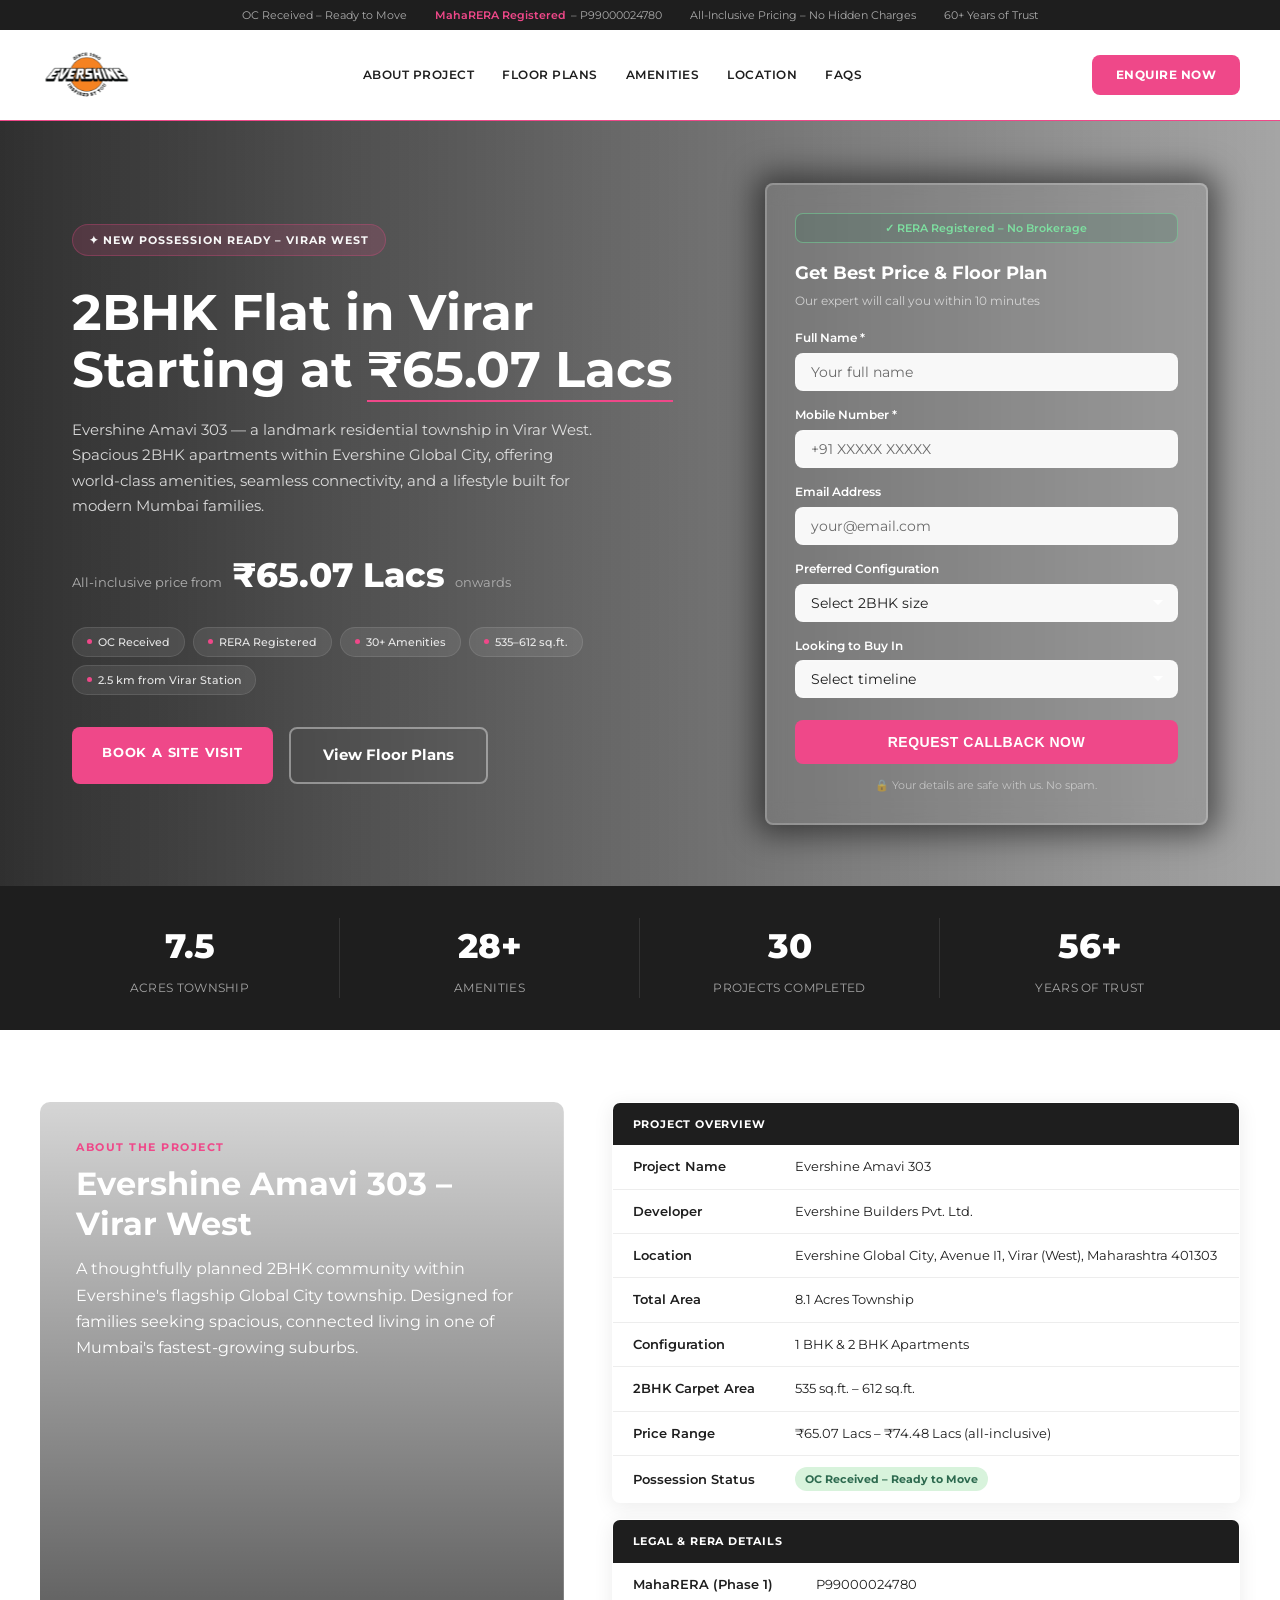
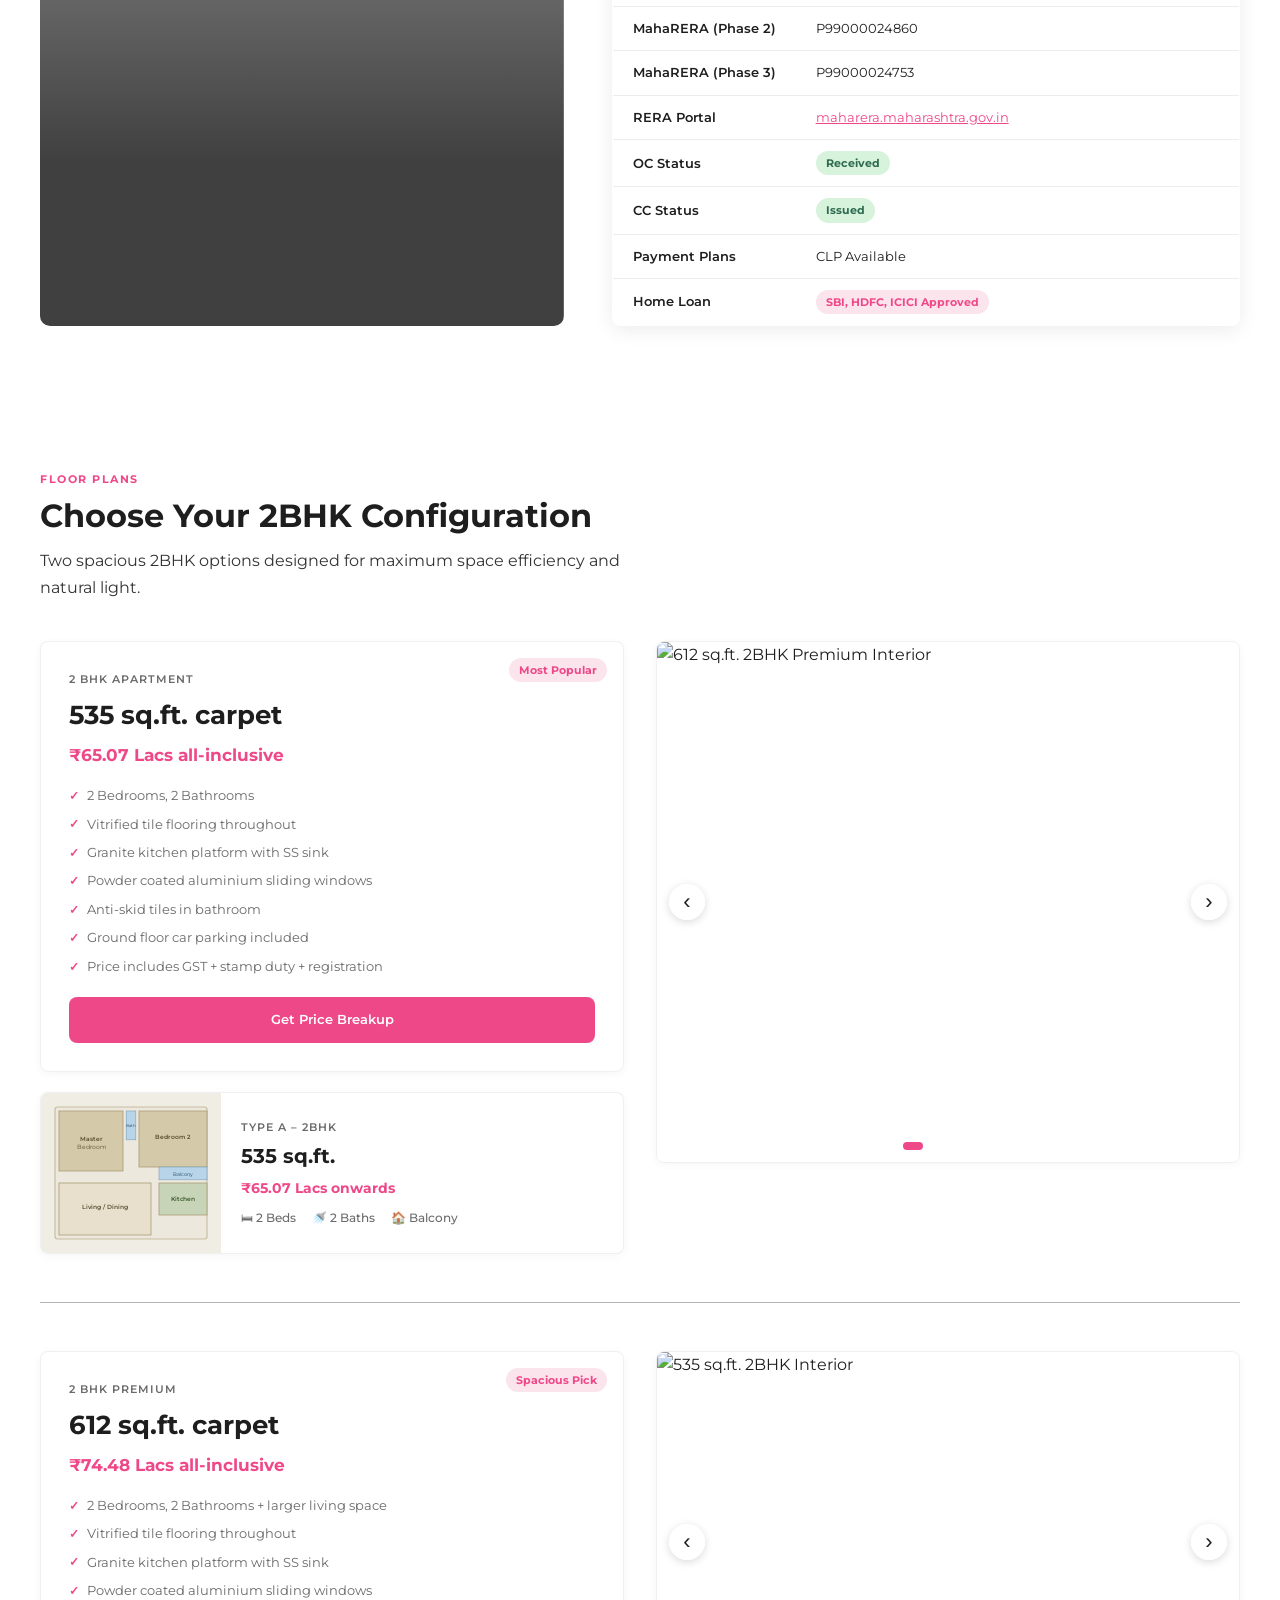
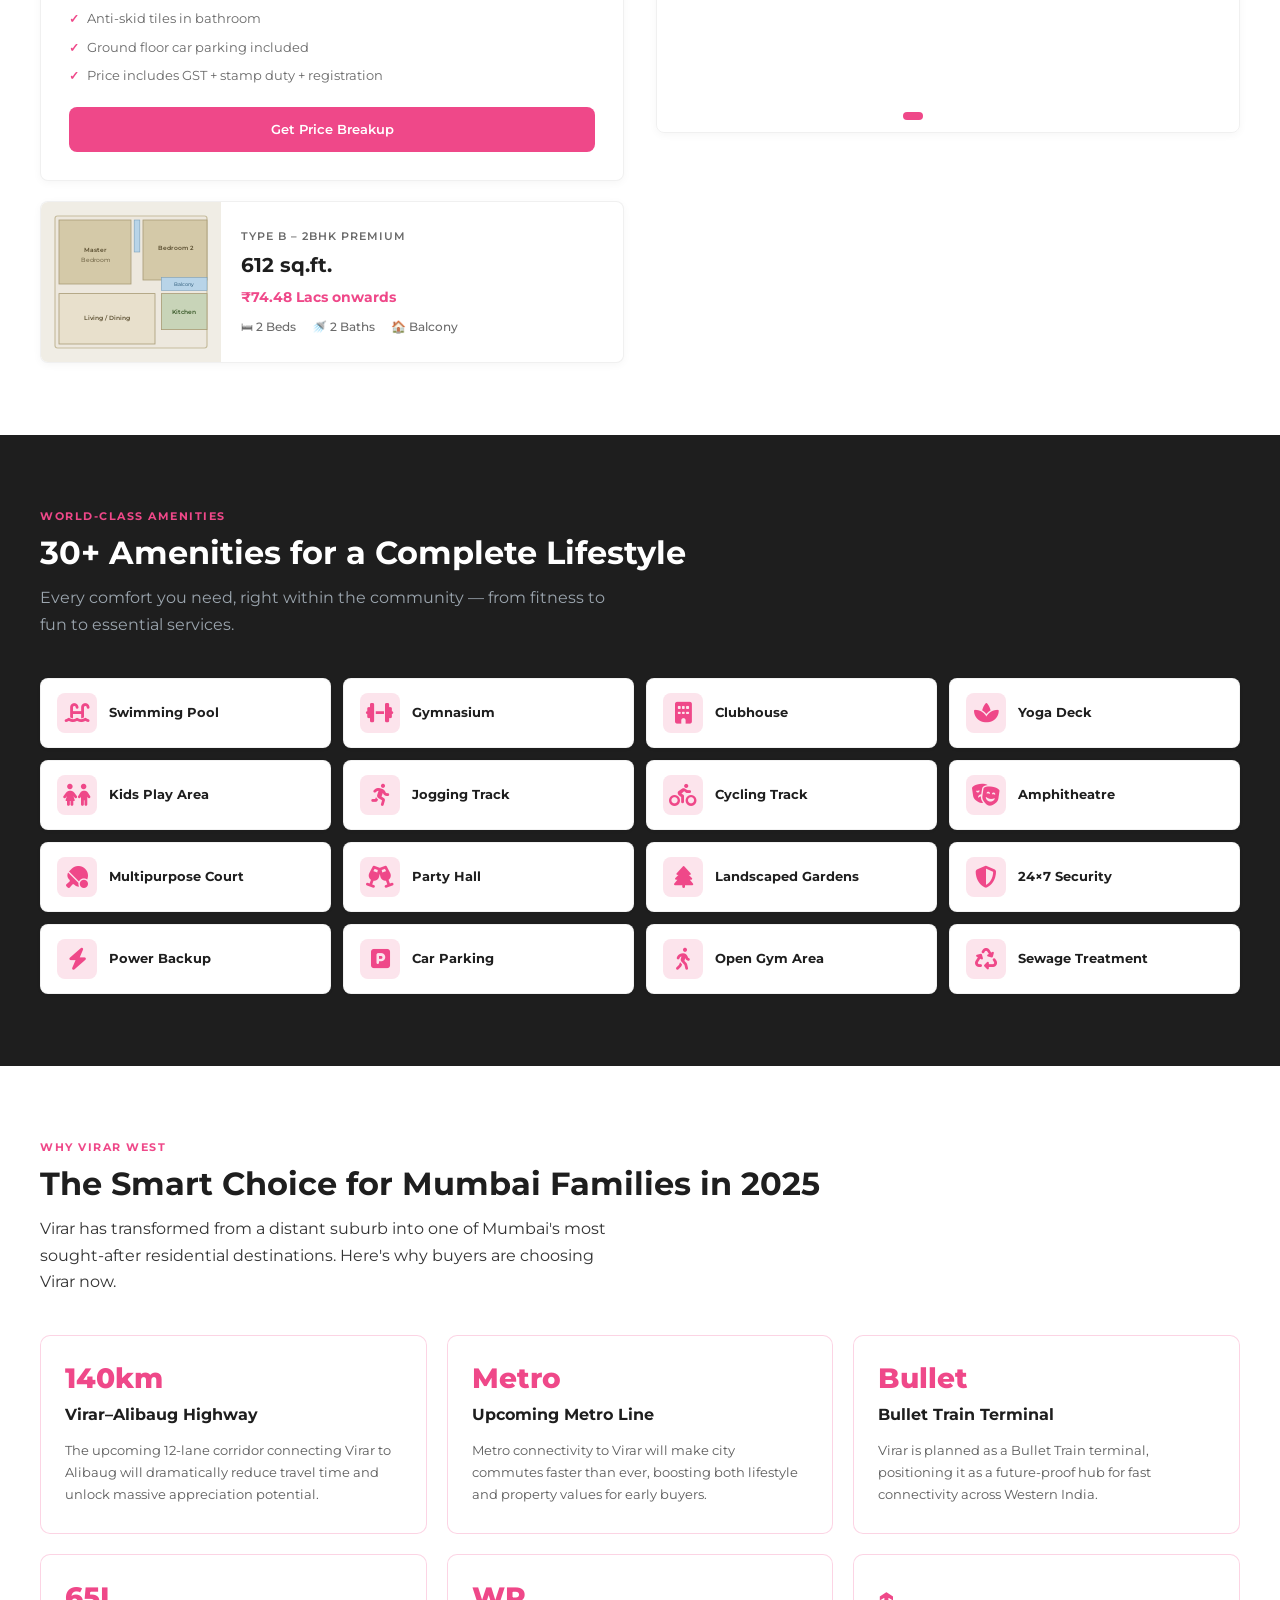
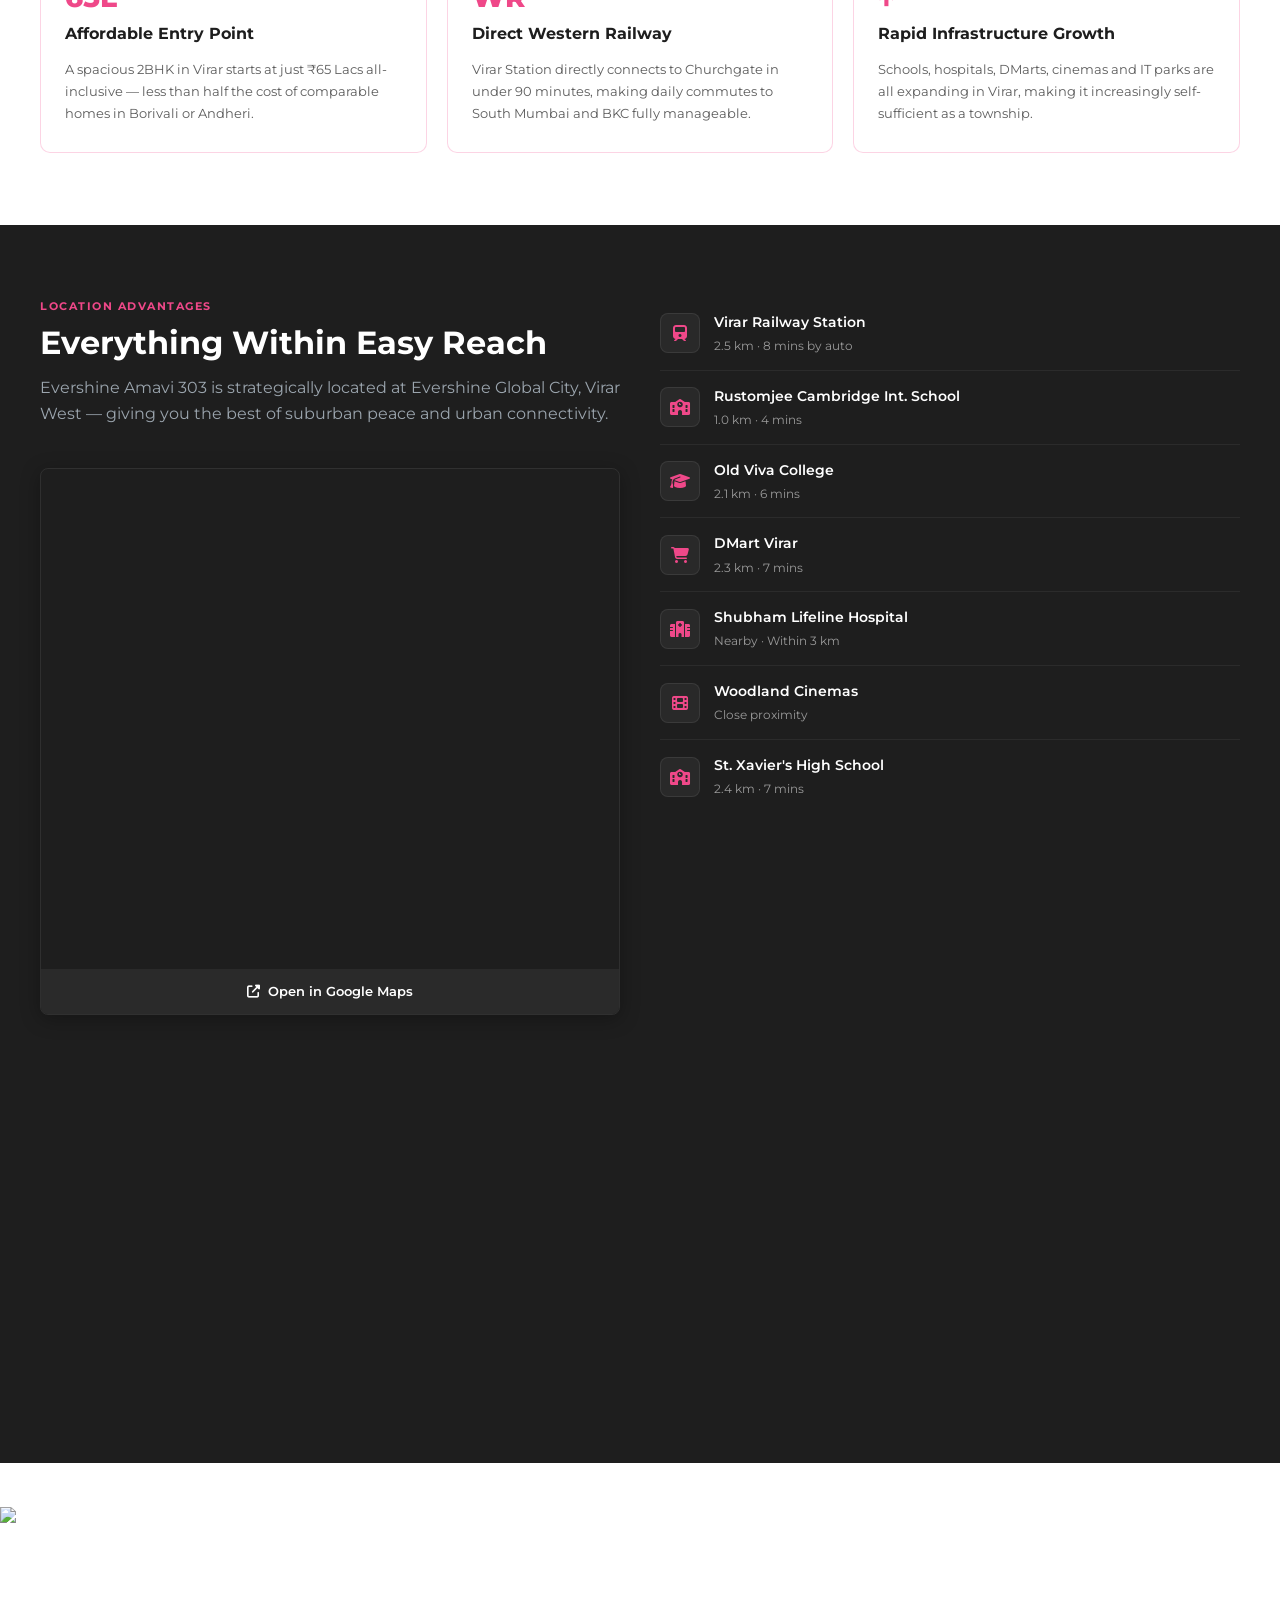
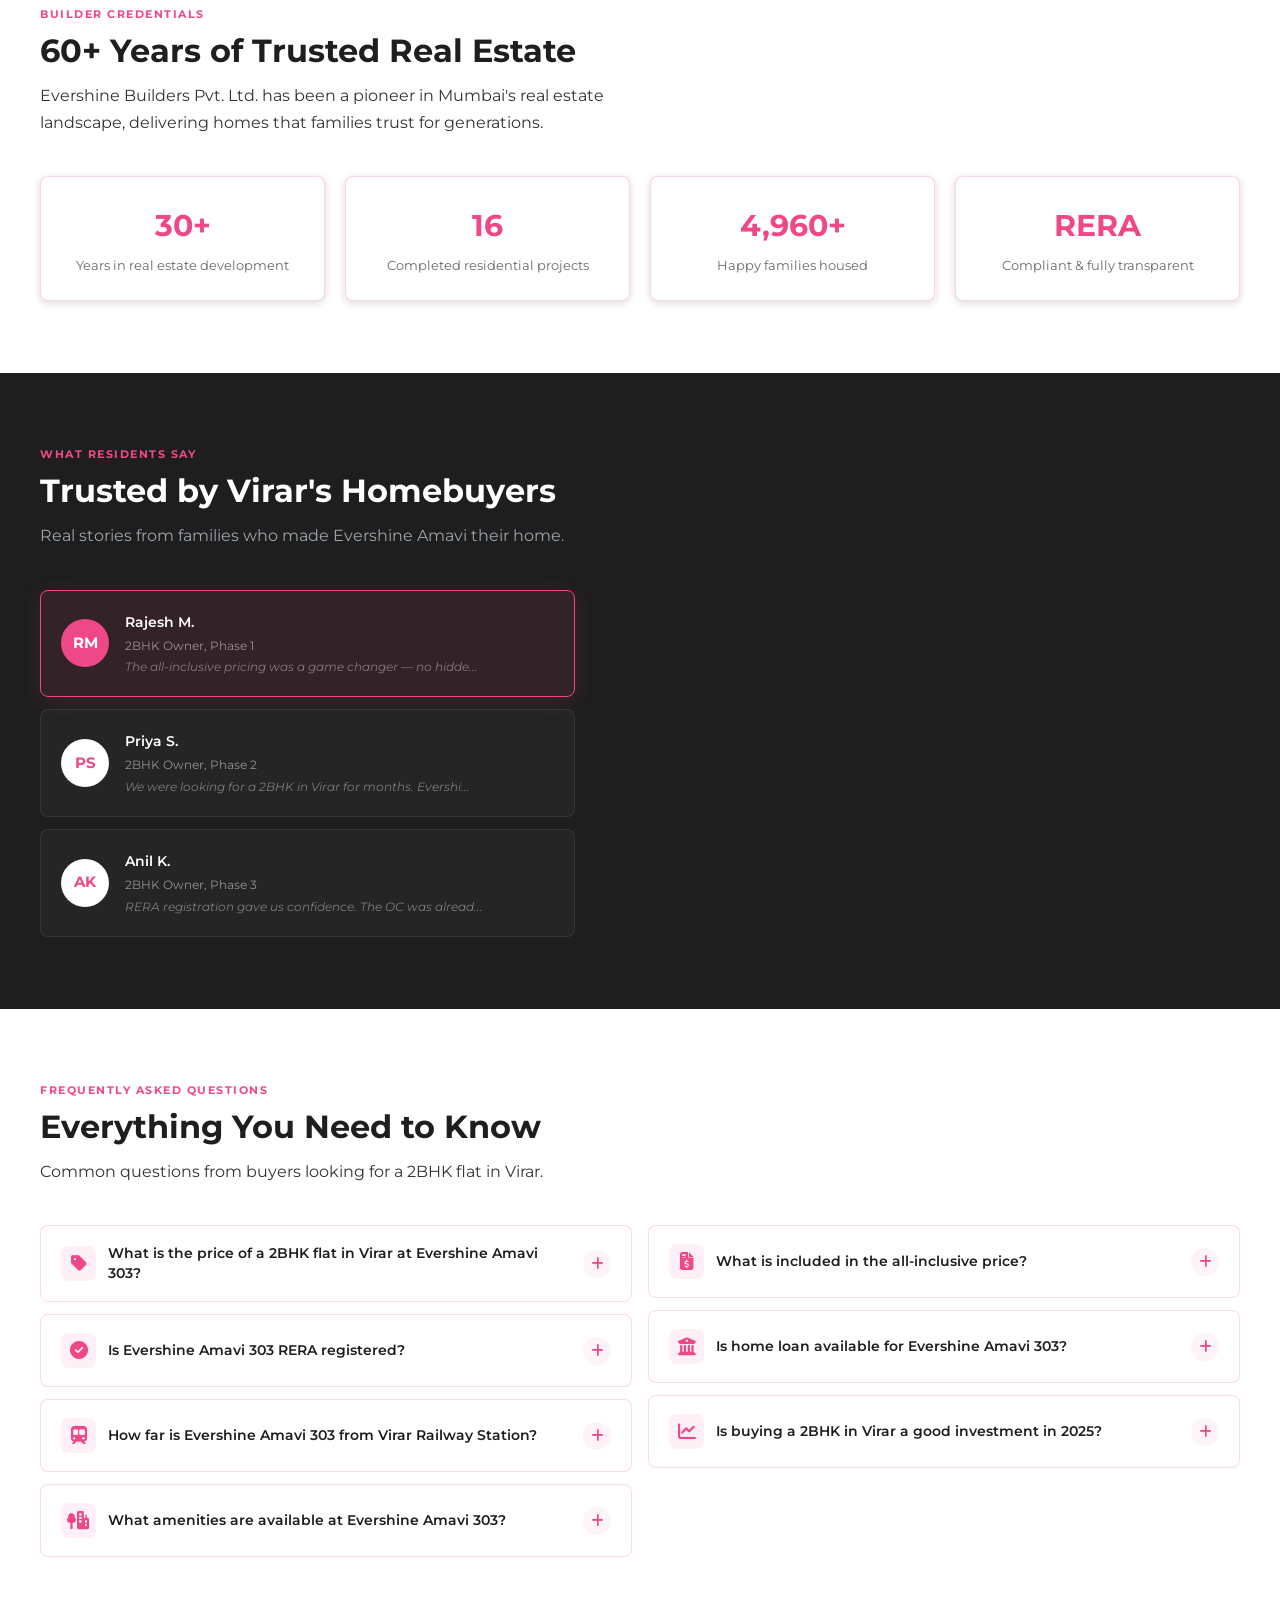
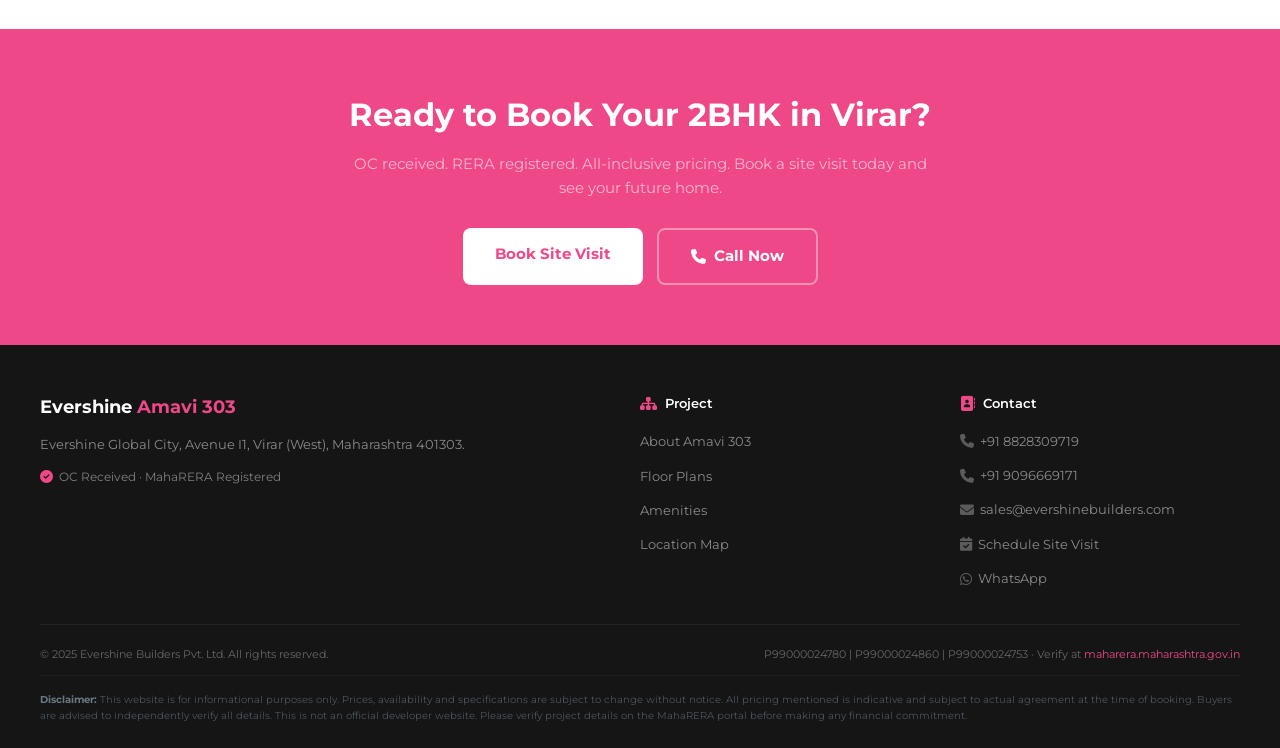
==== commit c5751ecc: "add Evershine branding assets and update site styles" ====
--- a/index.html
+++ b/index.html
@@ -4,14 +4,15 @@
 <head>
   <meta charset="UTF-8">
   <meta name="viewport" content="width=device-width, initial-scale=1.0">
-  <title>2BHK Flat in Virar | Evershine Amavi 303 – Starting ₹65.07 Lacs | RERA Registered</title>
+  <title>2 BHK Flats in Virar | Premium Homes by Evershine Builders</title>
   <meta name="description"
-    content="Buy 2BHK flat in Virar West at Evershine Amavi 303 — 535 to 612 sq.ft., starting ₹65.07 Lacs all-inclusive. OC received, RERA registered, 30+ amenities. Near Virar Railway Station. Book a site visit today.">
+    content="Explore spacious 2 BHK flats in Virar by Evershine Builders. Enjoy modern amenities, excellent connectivity, and comfortable living. Book today.">
   <meta name="keywords"
     content="2BHK flat in Virar, 2BHK in Virar West, buy flat in Virar, Evershine Amavi 303, 2 BHK apartment Virar, affordable flats Virar Mumbai, ready possession flat Virar, Evershine Builders Virar">
   <meta name="robots" content="index, follow">
   <meta name="author" content="Evershine Builders Pvt. Ltd.">
   <link rel="canonical" href="https://evershinebuilders.com/2bhk-flat-in-virar/">
+  <link rel="icon" type="image/svg+xml" href="images/logo/evershine-favicon.png">
 
   <!-- Open Graph -->
   <meta property="og:title" content="2BHK Flat in Virar | Evershine Amavi 303 – From ₹65.07 Lacs">
@@ -49,7 +50,7 @@
       },
       "address": {
         "@type": "PostalAddress",
-        "streetAddress": "Near Narangi Bypass Road",
+        "streetAddress": "Evershine Global City, Avenue I1",
         "addressLocality": "Virar West",
         "addressRegion": "Maharashtra",
         "postalCode": "401303",
@@ -72,7 +73,7 @@
       },
       "contactPoint": {
         "@type": "ContactPoint",
-        "telephone": "+91-XXXXXXXXXX",
+        "telephone": "+91-8828309719",
         "contactType": "sales",
         "availableLanguage": ["Hindi", "English", "Marathi"]
       }
@@ -153,8 +154,8 @@
   <!-- HEADER -->
   <header class="site-header" role="banner">
     <nav class="nav-inner" aria-label="Main navigation">
-      <a href="/" class="logo-block">
-        <img src="images/logo/amavi-logo.svg" alt="Evershine Amavi 303" class="logo-img">
+      <a href="https://evershinebuilders.com/" target="_blank" rel="noopener" class="logo-block">
+        <img src="images/logo/evershine-logo.svg" alt="Evershine Builders" class="logo-img">
       </a>
       <button class="hamburger" id="hamburger" aria-label="Toggle menu">
         <span></span>
@@ -306,7 +307,7 @@
                 </tr>
                 <tr>
                   <td class="specs-key">Location</td>
-                  <td class="specs-val">Near Narangi Bypass Road, Virar West, Mumbai – 401303</td>
+                  <td class="specs-val">Evershine Global City, Avenue I1, Virar (West), Maharashtra 401303</td>
                 </tr>
                 <tr>
                   <td class="specs-key">Total Area</td>
@@ -661,7 +662,7 @@
           <div>
             <div class="section-label">Location Advantages</div>
             <h2 class="section-title">Everything Within Easy Reach</h2>
-            <p class="section-desc">Evershine Amavi 303 is strategically located near Narangi Bypass Road, Virar West —
+            <p class="section-desc">Evershine Amavi 303 is strategically located at Evershine Global City, Virar West —
               giving you the best of suburban peace and urban connectivity.</p>
             <div class="location-map">
               <iframe
@@ -947,7 +948,7 @@
         <p>OC received. RERA registered. All-inclusive pricing. Book a site visit today and see your future home.</p>
         <div class="cta-band-btns">
           <a href="#enquire" class="btn-pink">Book Site Visit</a>
-          <a href="tel:+91XXXXXXXXXX" class="btn-outline"><i class="fa-solid fa-phone"></i> Call Now</a>
+          <a href="tel:+918828309719" class="btn-outline"><i class="fa-solid fa-phone"></i> Call Now</a>
         </div>
       </div>
     </section>
@@ -959,43 +960,38 @@
     <div class="footer-inner">
       <div class="footer-grid">
         <div class="footer-brand">
-          <div class="footer-logo-text">Evershine <span>Amavi 303</span></div>
-          <p>Near Narangi Bypass Road, Virar West, Mumbai – 401303, Maharashtra, India.</p>
+          <div class="footer-logo-text"><a href="https://evershine-amavi303.com/" target="_blank"
+              rel="noopener">Evershine <span>Amavi 303</span></a></div>
+          <p>Evershine Global City, Avenue I1, Virar (West), Maharashtra 401303.</p>
           <div class="footer-rera-badge"><i class="fa-solid fa-check-circle"></i> OC Received · MahaRERA Registered
           </div>
         </div>
         <div class="footer-col">
           <h4><i class="fa-solid fa-sitemap"></i> Project</h4>
           <ul>
-            <li><a href="#about-project">About Amavi 303</a></li>
+            <li><a href="https://evershine-amavi303.com/" target="_blank" rel="noopener">About Amavi 303</a></li>
             <li><a href="#floor-plans">Floor Plans</a></li>
             <li><a href="#amenities">Amenities</a></li>
-            <li><a href="#location">Location Map</a></li>
-          </ul>
-        </div>
-        <div class="footer-col">
-          <h4><i class="fa-solid fa-book"></i> Buying Guide</h4>
-          <ul>
-            <li><a href="#faq">Home Loan Guide</a></li>
-            <li><a href="#faq">RERA Check</a></li>
-            <li><a href="#faq">Stamp Duty Info</a></li>
-            <li><a href="#faq">Payment Plans</a></li>
+            <li><a href="https://maps.google.com/?cid=9973429537121797353" target="_blank" rel="noopener">Location
+                Map</a></li>
           </ul>
         </div>
         <div class="footer-col">
           <h4><i class="fa-solid fa-address-book"></i> Contact</h4>
           <ul>
-            <li><a href="tel:+91XXXXXXXXXX"><i class="fa-solid fa-phone"></i> +91 XX XXXX XXXX</a></li>
+            <li><a href="tel:+918828309719"><i class="fa-solid fa-phone"></i> +91 8828309719</a></li>
+            <li><a href="tel:+919096669171"><i class="fa-solid fa-phone"></i> +91 9096669171</a></li>
             <li><a href="mailto:sales@evershinebuilders.com"><i class="fa-solid fa-envelope"></i>
                 sales@evershinebuilders.com</a></li>
             <li><a href="#enquire"><i class="fa-solid fa-calendar-check"></i> Schedule Site Visit</a></li>
-            <li><a href="#"><i class="fa-brands fa-whatsapp"></i> WhatsApp</a></li>
+            <li><a href="https://api.whatsapp.com/send/?phone=918655927125&text&type=phone_number&app_absent=0"
+                target="_blank" rel="noopener"><i class="fa-brands fa-whatsapp"></i> WhatsApp</a></li>
           </ul>
         </div>
       </div>
       <div class="footer-bottom">
         <p>© 2025 Evershine Builders Pvt. Ltd. All rights reserved.</p>
-        <p class="footer-rera">000024780 | P99000024860 | P99000024753 · Verify at <a target="_blank"
+        <p class="footer-rera">P99000024780 | P99000024860 | P99000024753 · Verify at <a target="_blank"
             href="http://maharera.maharashtra.gov.in" class="link-pink">maharera.maharashtra.gov.in</a></p>
       </div>
       <p class="disclaimer-text">
--- a/css/style.css
+++ b/css/style.css
@@ -1425,7 +1425,7 @@
 
 .footer-grid {
   display: grid;
-  grid-template-columns: 2fr 1fr 1fr 1fr;
+  grid-template-columns: 2fr 1fr 1fr;
   gap: 40px;
   margin-bottom: 32px;
 }
@@ -1454,6 +1454,11 @@
   display: flex;
   align-items: center;
   gap: 6px;
+}
+
+.footer-logo-text a {
+  color: inherit;
+  text-decoration: none;
 }
 
 .footer-rera-badge i {
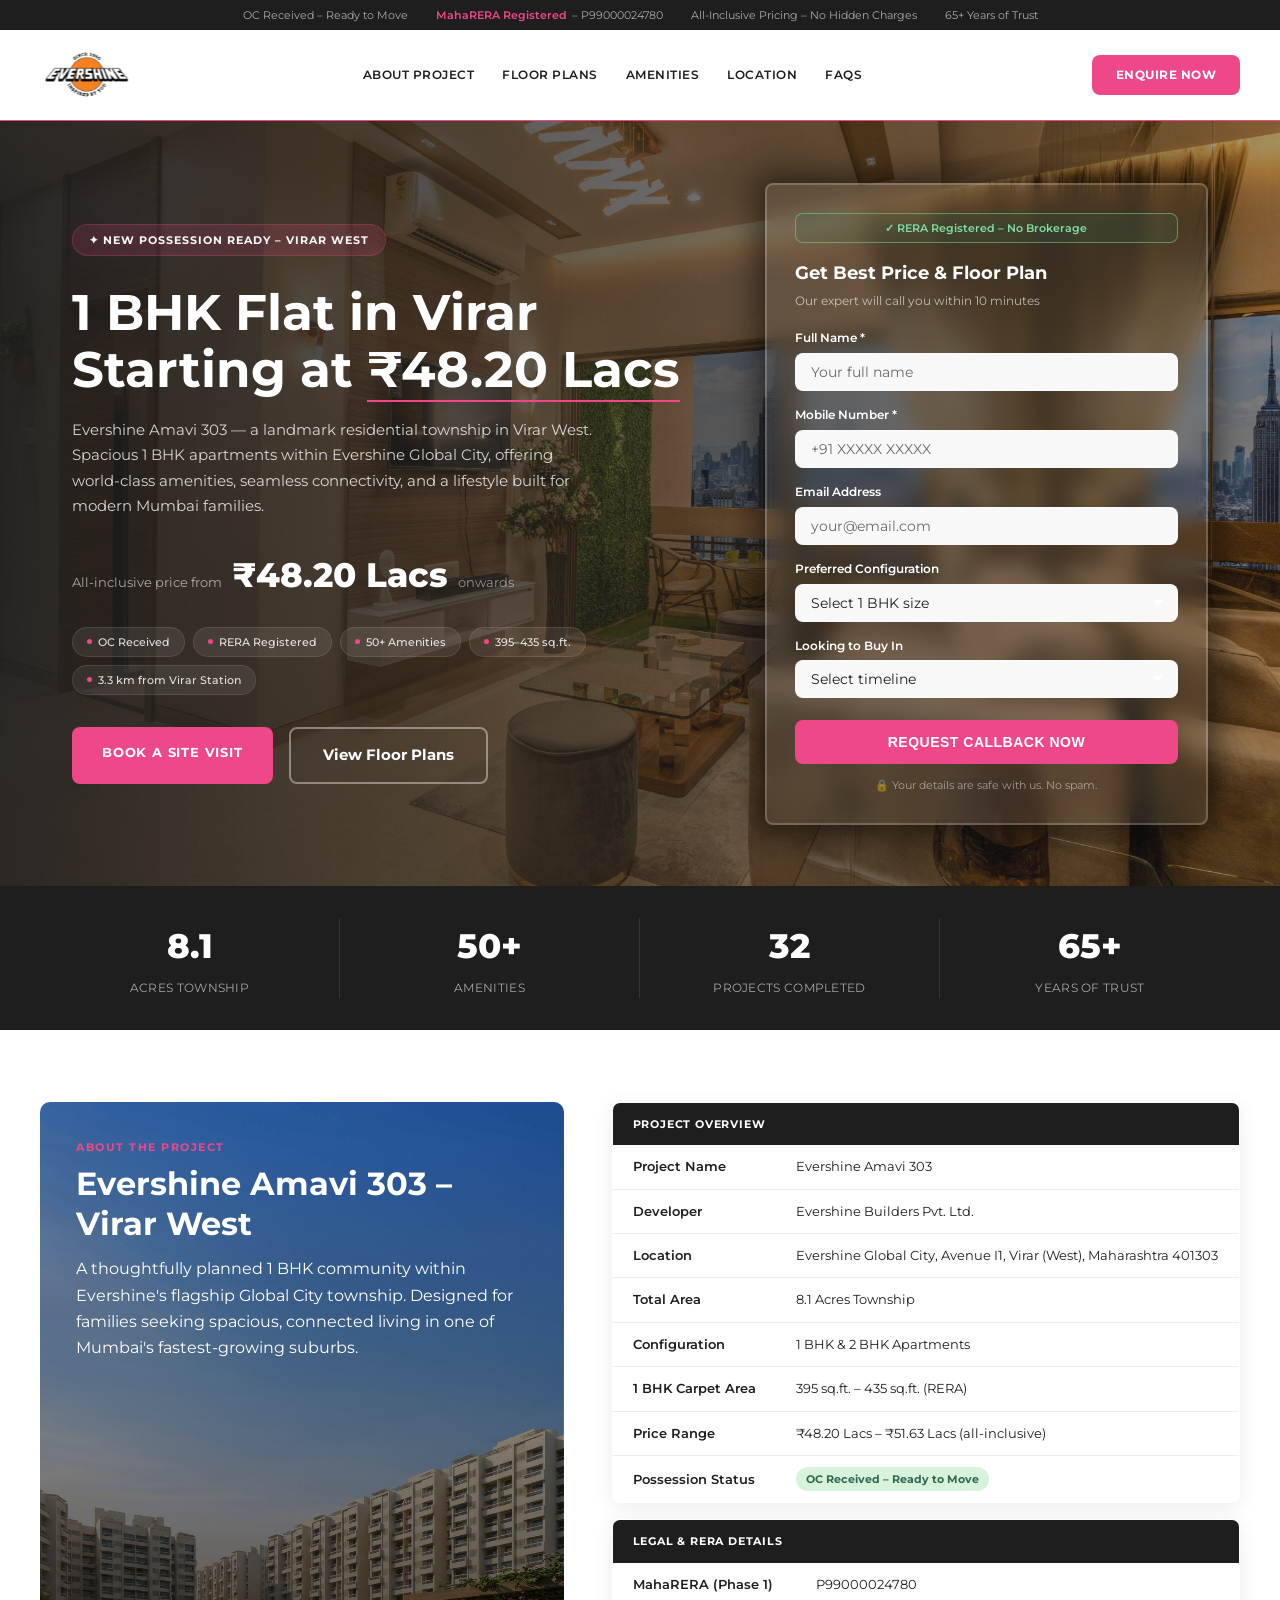
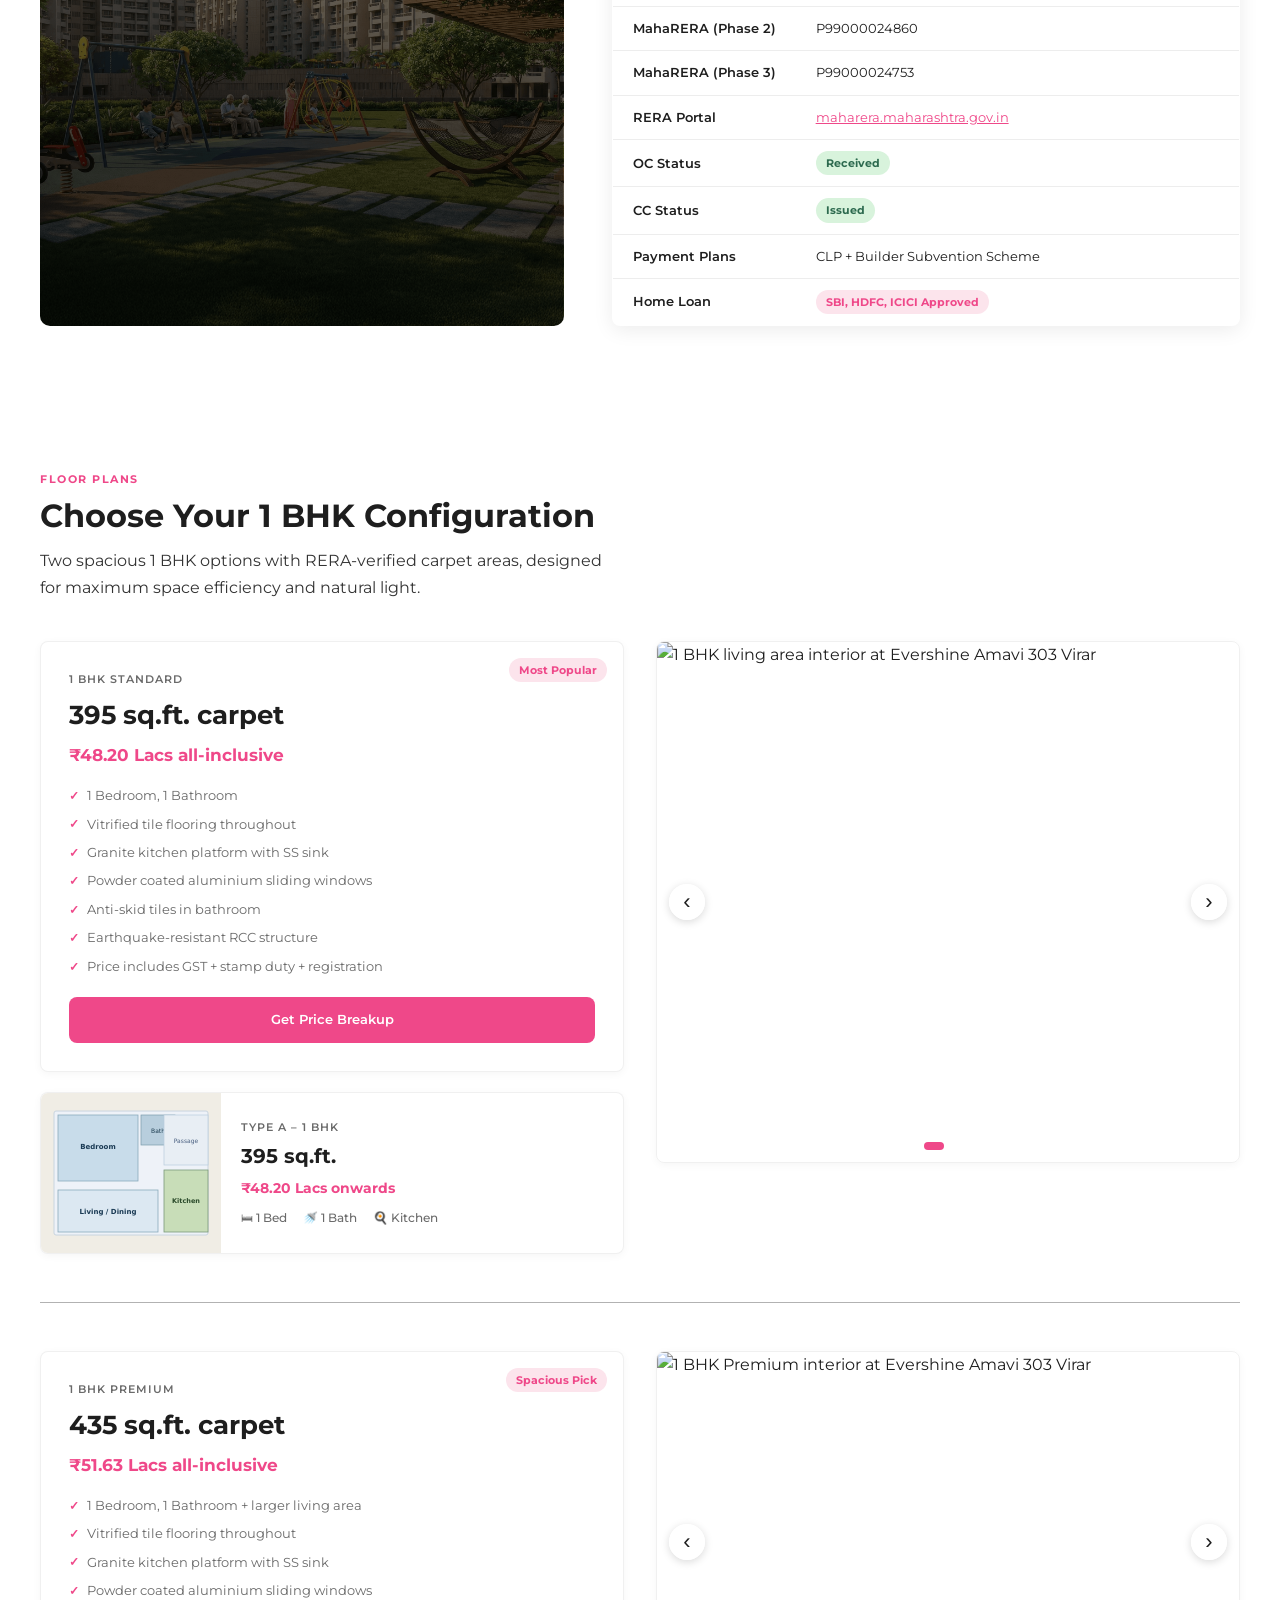
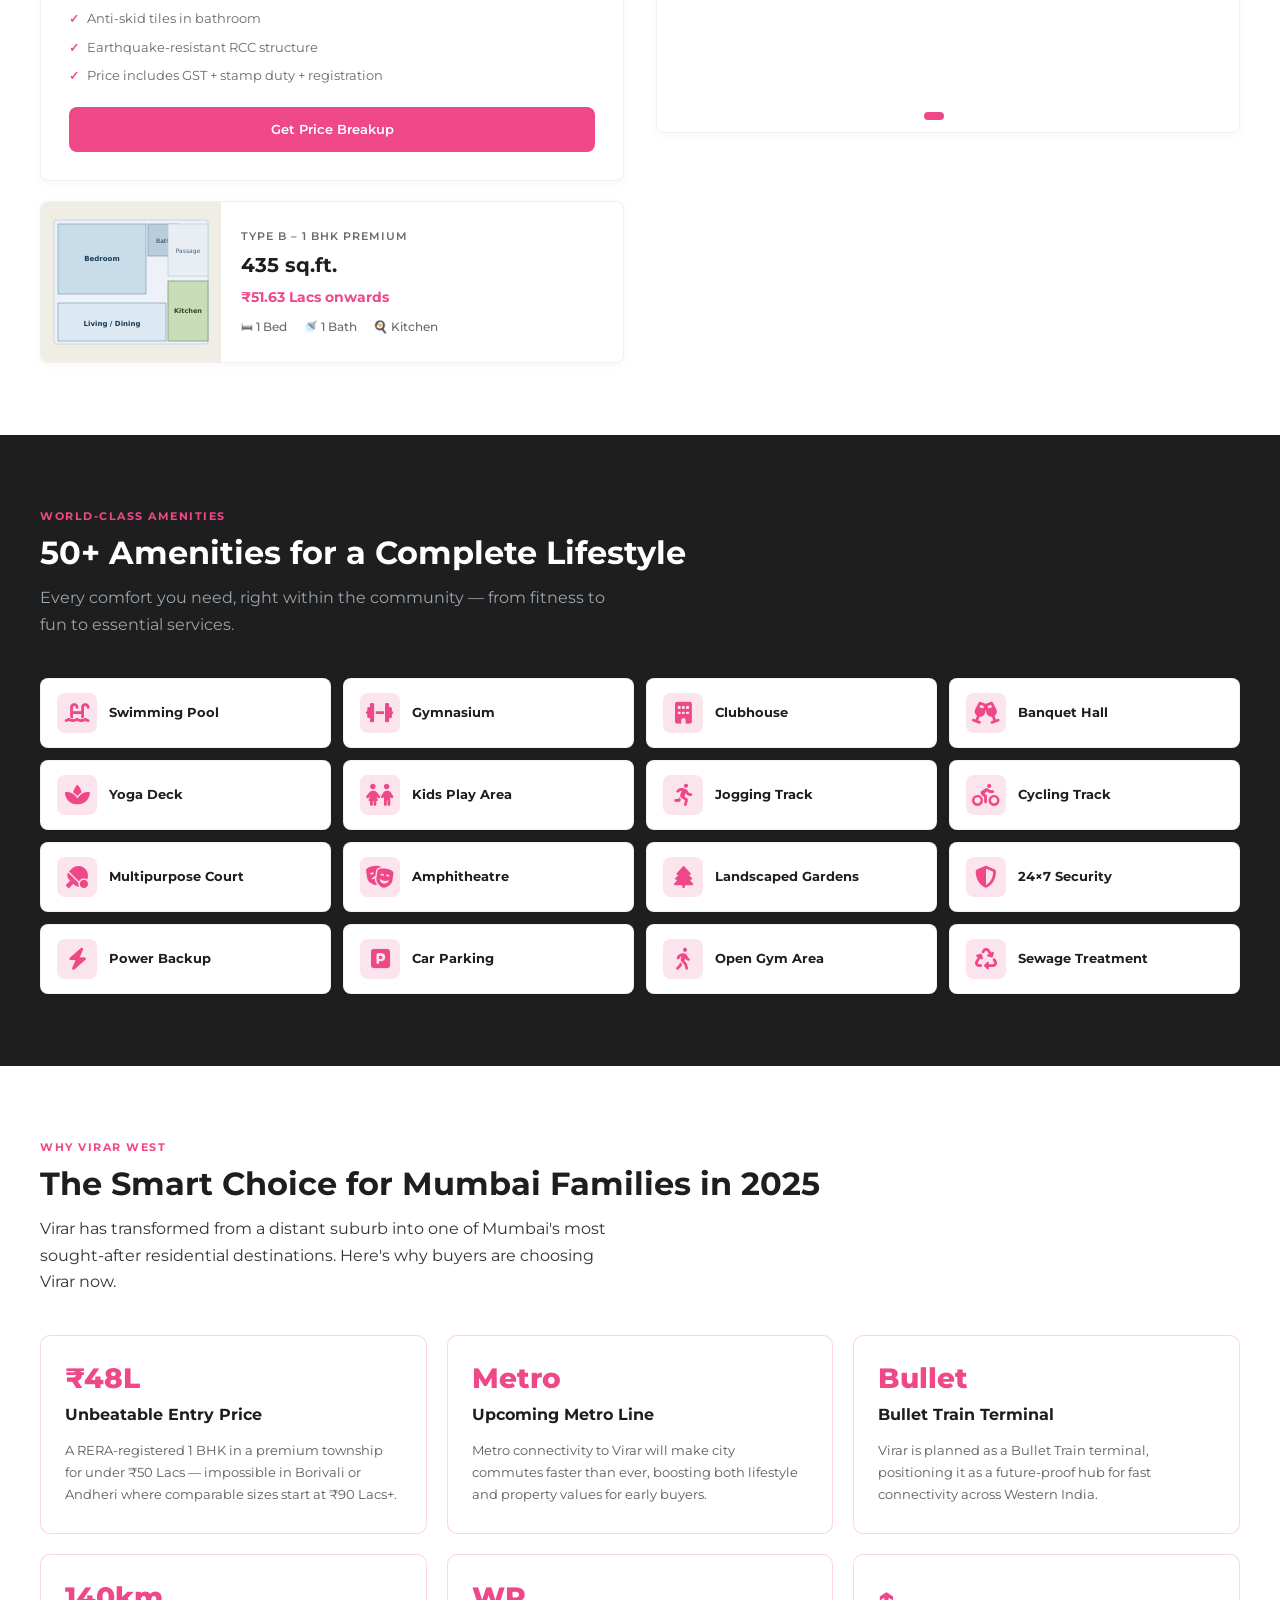
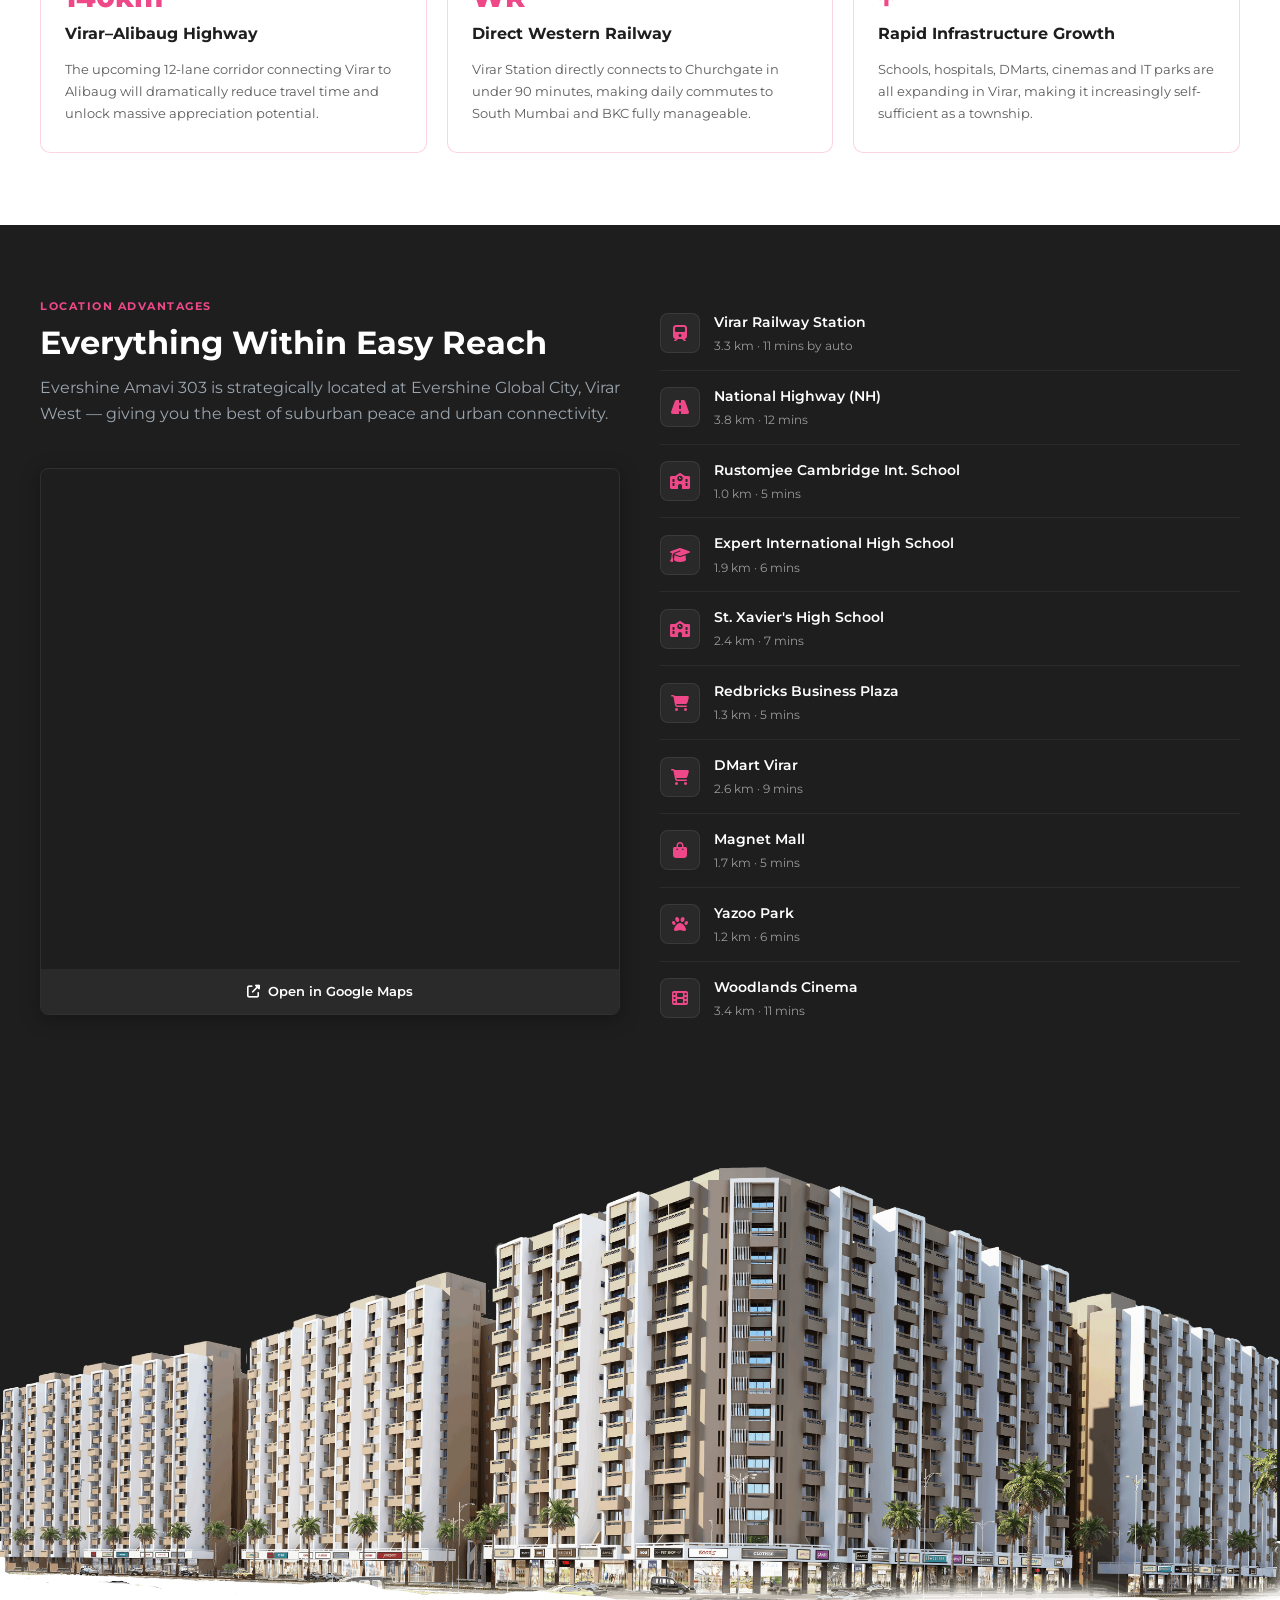
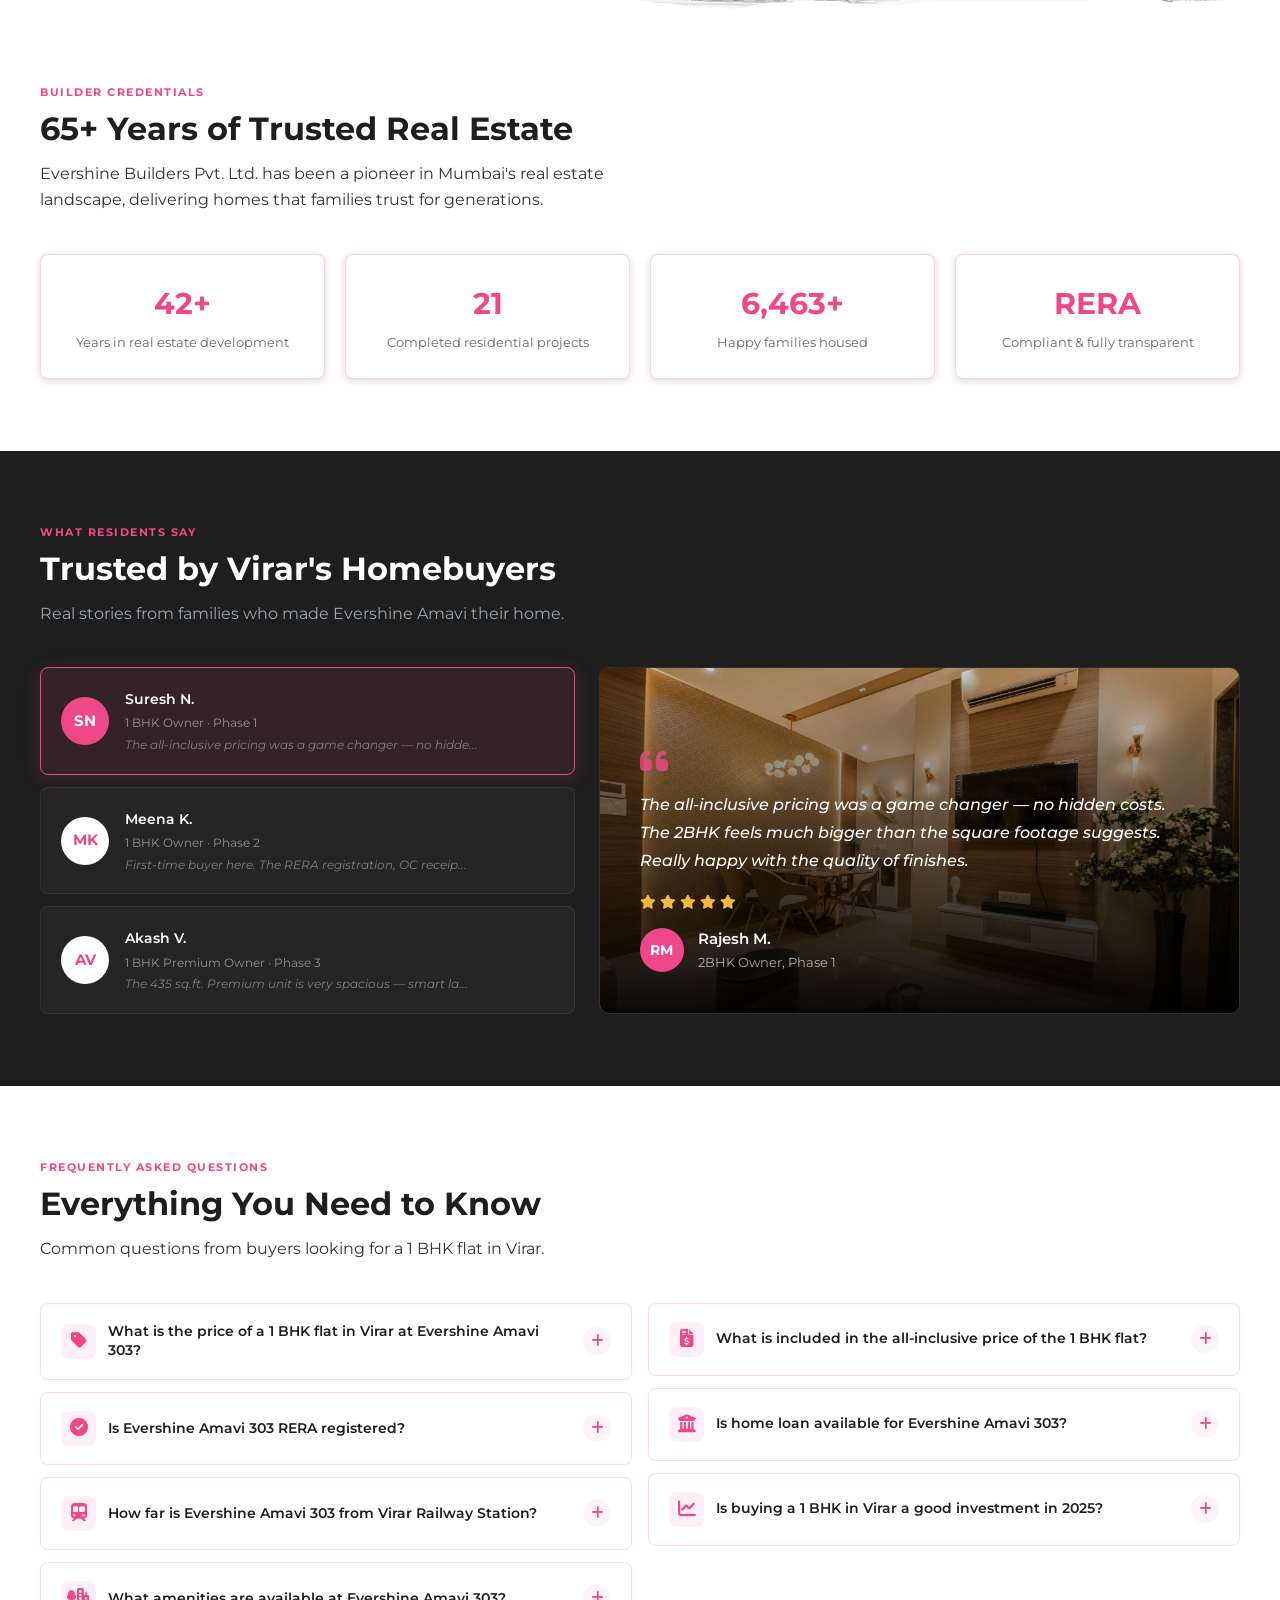
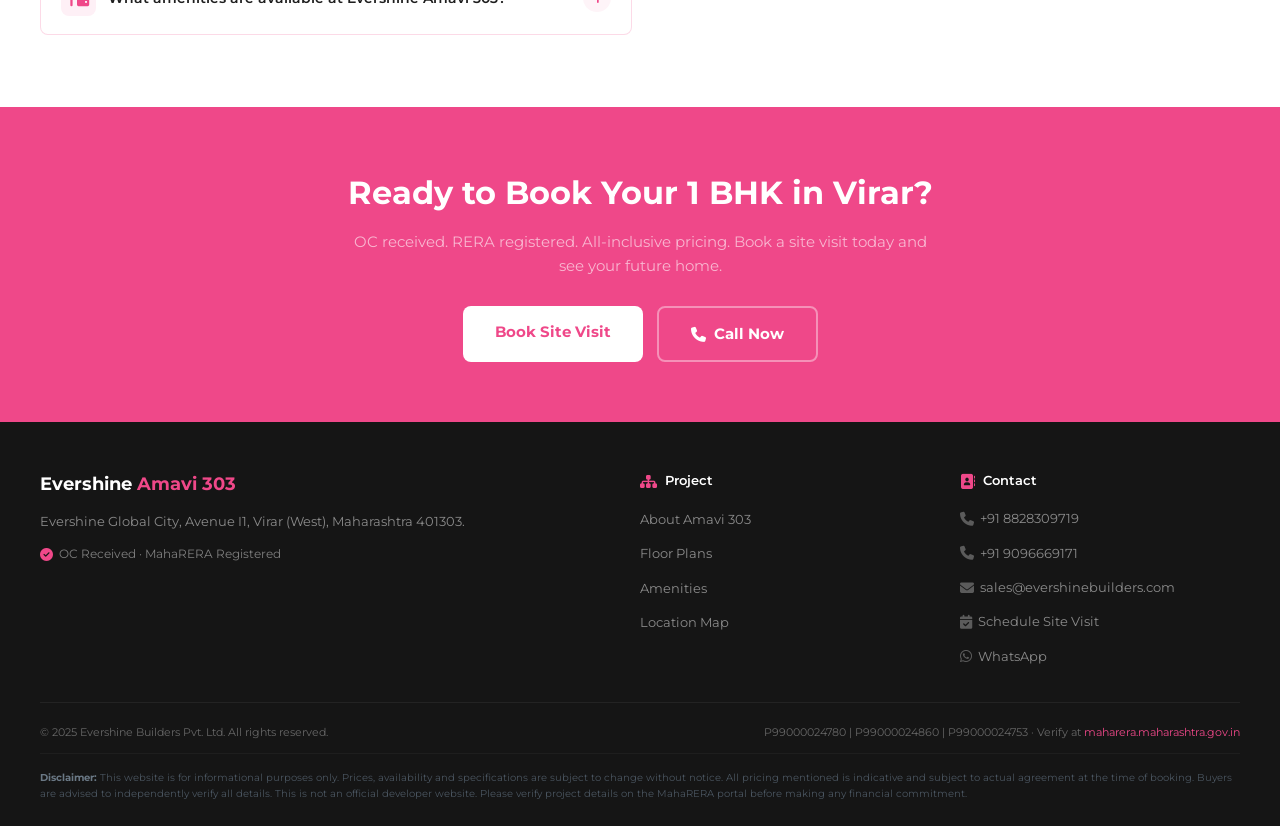
==== commit 65cd4bb1: "forms submit" ====
--- a/index.html
+++ b/index.html
@@ -4,49 +4,49 @@
 <head>
   <meta charset="UTF-8">
   <meta name="viewport" content="width=device-width, initial-scale=1.0">
-  <title>2 BHK Flats in Virar | Premium Homes by Evershine Builders</title>
+  <title>1 BHK Flats in Virar | Premium Homes by Evershine Builders</title>
   <meta name="description"
-    content="Explore spacious 2 BHK flats in Virar by Evershine Builders. Enjoy modern amenities, excellent connectivity, and comfortable living. Book today.">
+    content="Explore spacious 1 BHK flats in Virar by Evershine Builders. Enjoy modern amenities, excellent connectivity, and comfortable living. Book today.">
   <meta name="keywords"
-    content="2BHK flat in Virar, 2BHK in Virar West, buy flat in Virar, Evershine Amavi 303, 2 BHK apartment Virar, affordable flats Virar Mumbai, ready possession flat Virar, Evershine Builders Virar">
+    content="1 BHK flat in Virar, 1 BHK in Virar West, buy 1 BHK flat Virar, Evershine Amavi 303 1BHK, 1 BHK apartment Virar Mumbai, affordable 1 BHK Virar, ready possession flat Virar, Evershine Builders 1 BHK, 1 bhk flat virar under 50 lakhs">
   <meta name="robots" content="index, follow">
   <meta name="author" content="Evershine Builders Pvt. Ltd.">
-  <link rel="canonical" href="https://evershinebuilders.com/2bhk-flat-in-virar/">
-  <link rel="icon" type="image/svg+xml" href="images/logo/evershine-favicon.png">
+  <meta name="geo.region" content="IN-MH">
+  <meta name="geo.placename" content="Virar West, Mumbai">
+  <link rel="canonical" href="https://evershinebuilders.com/1-bhk-flat-in-virar/">
+  <link rel="icon" type="image/svg+xml" href="amavi-images/logo/evershine-favicon.png">
 
   <!-- Open Graph -->
-  <meta property="og:title" content="2BHK Flat in Virar | Evershine Amavi 303 – From ₹65.07 Lacs">
+  <meta property="og:title" content="1 BHK Flats in Virar | Premium Homes by Evershine Builders">
   <meta property="og:description"
-    content="Premium 2BHK homes in Virar West. OC received, RERA registered, 30+ amenities. Starting ₹65.07 Lacs all-inclusive.">
+    content="Explore spacious 1 BHK flats in Virar by Evershine Builders. Enjoy modern amenities, excellent connectivity, and comfortable living. Book today.">
   <meta property="og:type" content="website">
-  <meta property="og:url" content="https://evershinebuilders.com/2bhk-flat-in-virar/">
-  <meta property="og:image" content="https://evershinebuilders.com/images/amavi-303-og.jpg">
+  <meta property="og:url" content="https://evershinebuilders.com/1-bhk-flat-in-virar/">
+  <meta property="og:image" content="./amavi-images/amavi-303-1bhk-og.jpg">
   <meta property="og:locale" content="en_IN">
   <meta property="og:site_name" content="Evershine Builders">
-
-  <!-- Twitter Card -->
   <meta name="twitter:card" content="summary_large_image">
-  <meta name="twitter:title" content="2BHK Flat in Virar – Evershine Amavi 303 from ₹65.07 Lacs">
+  <meta name="twitter:title" content="1 BHK Flats in Virar | Premium Homes by Evershine Builders">
   <meta name="twitter:description"
-    content="OC received. RERA registered. 30+ amenities. Book your 2BHK in Virar West today.">
-
-  <!-- Schema.org Structured Data -->
+    content="Explore spacious 1 BHK flats in Virar by Evershine Builders. Enjoy modern amenities, excellent connectivity, and comfortable living. Book today.">
+
+  <!-- Structured Data -->
   <script type="application/ld+json">
 {
   "@context": "https://schema.org",
   "@graph": [
     {
       "@type": "RealEstateListing",
-      "name": "2BHK Flat in Virar – Evershine Amavi 303",
-      "description": "Premium 2BHK apartments in Virar West, Mumbai. Sizes 535–612 sq.ft. starting from ₹65.07 Lacs all-inclusive. OC received, RERA registered project with 30+ amenities.",
-      "url": "https://evershinebuilders.com/2bhk-flat-in-virar/",
-      "image": "https://evershinebuilders.com/images/amavi-303.jpg",
+      "name": "1 BHK Flat in Virar – Evershine Amavi 303",
+      "description": "Premium 1 BHK apartments in Virar West, Mumbai. Sizes 395–435 sq.ft. RERA carpet area, starting ₹48.20 Lacs all-inclusive. OC received, RERA registered, 50+ amenities inside Evershine Global City township.",
+      "url": "https://evershinebuilders.com/1-bhk-flat-in-virar/",
+      "image": "./amavi-images/amavi-303-1bhk.jpg",
       "offers": {
         "@type": "Offer",
         "priceCurrency": "INR",
-        "price": "6507000",
-        "availability": "https://schema.org/InStock",
-        "url": "https://evershinebuilders.com/2bhk-flat-in-virar/"
+        "price": "4820000",
+        "priceValidUntil": "2026-12-31",
+        "availability": "https://schema.org/InStock"
       },
       "address": {
         "@type": "PostalAddress",
@@ -61,21 +61,17 @@
       "@type": "Organization",
       "name": "Evershine Builders Pvt. Ltd.",
       "url": "https://evershinebuilders.com",
-      "logo": "https://evershinebuilders.com/images/logo.png",
-      "description": "60+ years of trusted real estate development in Mumbai",
-      "foundingDate": "1964",
-      "numberOfEmployees": "500+",
+      "logo": "./amavi-images/logo/evershine-logo.svg",
+      "telephone": "+918828309719",
+      "email": "sales@evershinebuilders.com",
+      "foundingDate": "1960",
       "address": {
         "@type": "PostalAddress",
-        "addressLocality": "Mumbai",
+        "streetAddress": "Evershine Global City, Avenue I1",
+        "addressLocality": "Virar West",
         "addressRegion": "Maharashtra",
+        "postalCode": "401303",
         "addressCountry": "IN"
-      },
-      "contactPoint": {
-        "@type": "ContactPoint",
-        "telephone": "+91-8828309719",
-        "contactType": "sales",
-        "availableLanguage": ["Hindi", "English", "Marathi"]
       }
     },
     {
@@ -83,10 +79,10 @@
       "mainEntity": [
         {
           "@type": "Question",
-          "name": "What is the price of a 2BHK flat in Virar at Evershine Amavi 303?",
+          "name": "What is the price of a 1 BHK flat in Virar at Evershine Amavi 303?",
           "acceptedAnswer": {
             "@type": "Answer",
-            "text": "2BHK flats at Evershine Amavi 303 in Virar West start from ₹65.07 Lacs (all-inclusive) for 535 sq.ft. and go up to ₹74.48 Lacs for 612 sq.ft. The all-inclusive price covers base cost, GST, stamp duty, registration and possession charges."
+            "text": "1 BHK flats at Evershine Amavi 303 start from ₹48.20 Lacs (all-inclusive) for 395 sq.ft. carpet area and ₹51.63 Lacs for the 1 BHK Premium at 435 sq.ft. The all-inclusive price covers base cost, GST, stamp duty, registration charges and possession charges."
           }
         },
         {
@@ -94,7 +90,7 @@
           "name": "Is Evershine Amavi 303 RERA registered?",
           "acceptedAnswer": {
             "@type": "Answer",
-            "text": "Yes. Evershine Amavi 303 is registered under MahaRERA. Phase 1 – P99000024780, Phase 2 – P99000024860, Phase 3 – P99000024753. OC has been received and the project is ready for possession."
+            "text": "Yes. Evershine Amavi 303 is fully registered under MahaRERA: Phase 1 – P99000024780, Phase 2 – P99000024860, Phase 3 – P99000024753. OC has been received and the project is ready for possession. Verify at maharera.maharashtra.gov.in."
           }
         },
         {
@@ -102,23 +98,39 @@
           "name": "How far is Evershine Amavi 303 from Virar Railway Station?",
           "acceptedAnswer": {
             "@type": "Answer",
-            "text": "Evershine Amavi 303 is located approximately 2.5 km from Virar Railway Station on the Western Railway line, making it easy to commute to Mumbai city."
+            "text": "Evershine Amavi 303 is approximately 3.3 km from Virar Railway Station on the Western Railway line — about 11 minutes by auto-rickshaw."
           }
         },
         {
           "@type": "Question",
-          "name": "What amenities are available at Evershine Amavi 303 Virar?",
+          "name": "What amenities are available at Evershine Amavi 303?",
           "acceptedAnswer": {
             "@type": "Answer",
-            "text": "Evershine Amavi 303 offers 30+ amenities including a clubhouse, gymnasium, swimming pool, kids play area, jogging track, multipurpose court, yoga deck, open gym, amphitheatre, cycling track, landscaped gardens and 24x7 security."
+            "text": "The project offers 50+ amenities including a clubhouse, swimming pool, gymnasium, banquet hall, yoga centre, kids play area, jogging track, multipurpose court, cycling track, open gym, amphitheatre, landscaped gardens, 24×7 security and power backup."
           }
         },
         {
           "@type": "Question",
-          "name": "What is the carpet area of 2BHK flats at Evershine Amavi Virar?",
+          "name": "What is included in the all-inclusive price of the 1 BHK flat?",
           "acceptedAnswer": {
             "@type": "Answer",
-            "text": "2BHK flats at Evershine Amavi 303 come in two carpet area configurations: 535 sq.ft. and 612 sq.ft., giving buyers flexibility based on budget and space requirements."
+            "text": "The all-inclusive price covers the base cost of the flat, GST, stamp duty, registration charges and possession charges — no hidden extras."
+          }
+        },
+        {
+          "@type": "Question",
+          "name": "Is home loan available for Evershine Amavi 303?",
+          "acceptedAnswer": {
+            "@type": "Answer",
+            "text": "Yes. Evershine Amavi 303 is approved by major banks including SBI, HDFC and ICICI Bank. A Builder Subvention Scheme is also available — no bank EMI till possession."
+          }
+        },
+        {
+          "@type": "Question",
+          "name": "Is buying a 1 BHK in Virar a good investment in 2025?",
+          "acceptedAnswer": {
+            "@type": "Answer",
+            "text": "Virar is one of Mumbai's fastest-growing residential corridors. With upcoming metro connectivity, the Bullet Train terminal, and the Virar–Alibaug corridor, infrastructure investment in Virar is accelerating. A 1 BHK under ₹52 Lacs in a RERA-registered township with 50+ amenities is an excellent entry-level investment."
           }
         }
       ]
@@ -128,14 +140,14 @@
       "itemListElement": [
         {"@type": "ListItem", "position": 1, "name": "Home", "item": "https://evershinebuilders.com"},
         {"@type": "ListItem", "position": 2, "name": "Projects", "item": "https://evershinebuilders.com/projects/"},
-        {"@type": "ListItem", "position": 3, "name": "2BHK Flat in Virar", "item": "https://evershinebuilders.com/2bhk-flat-in-virar/"}
+        {"@type": "ListItem", "position": 3, "name": "1 BHK Flat in Virar", "item": "https://evershinebuilders.com/1-bhk-flat-in-virar/"}
       ]
     }
   ]
 }
 </script>
 
-  <link rel="stylesheet" href="css/style.css">
+  <link rel="stylesheet" href="./amavi-css/style.css">
   <link rel="stylesheet" href="https://cdnjs.cloudflare.com/ajax/libs/font-awesome/6.5.1/css/all.min.css">
 </head>
 
@@ -147,7 +159,7 @@
       <span class="top-bar-item">OC Received – Ready to Move</span>
       <span class="top-bar-item"><span class="highlight">MahaRERA Registered</span> – P99000024780</span>
       <span class="top-bar-item">All-Inclusive Pricing – No Hidden Charges</span>
-      <span class="top-bar-item">60+ Years of Trust</span>
+      <span class="top-bar-item">65+ Years of Trust</span>
     </div>
   </div>
 
@@ -155,7 +167,7 @@
   <header class="site-header" role="banner">
     <nav class="nav-inner" aria-label="Main navigation">
       <a href="https://evershinebuilders.com/" target="_blank" rel="noopener" class="logo-block">
-        <img src="images/logo/evershine-logo.svg" alt="Evershine Builders" class="logo-img">
+        <img src="./amavi-images/logo/evershine-logo.svg" alt="Evershine Builders" class="logo-img">
       </a>
       <button class="hamburger" id="hamburger" aria-label="Toggle menu">
         <span></span>
@@ -175,29 +187,30 @@
 
   <!-- HERO -->
   <main>
-    <section class="hero" aria-label="Hero section" style="background-image: url('images/flats/2BHK - DSC_7900.jpg');">
+    <section class="hero" aria-label="Hero section"
+      style="background-image: url('amavi-images/flats/2BHK - DSC_7900.jpg');">
       <div class="hero-overlay"></div>
       <div class="hero-inner">
         <div class="hero-content">
           <div class="hero-eyebrow">✦ New Possession Ready – Virar West</div>
-          <h1>2BHK Flat in Virar<br>Starting at <span>₹<span class="count-num" data-target="65.07">0.00</span>
+          <h1>1 BHK Flat in Virar<br>Starting at <span>₹<span class="count-num" data-target="48.20">0.00</span>
               Lacs</span></h1>
           <p class="hero-desc">
-            Evershine Amavi 303 — a landmark residential township in Virar West. Spacious 2BHK apartments within
-            Evershine Global City, offering world-class amenities, seamless connectivity, and a lifestyle built for
-            modern Mumbai families.
+            Evershine Amavi 303 — a landmark residential township in Virar West. Spacious 1 BHK apartments
+            within Evershine Global City, offering world-class amenities, seamless connectivity, and a lifestyle
+            built for modern Mumbai families.
           </p>
           <div class="price-block">
             <span class="price-label">All-inclusive price from</span>
-            <span class="price-main">₹65.07 Lacs</span>
+            <span class="price-main">₹48.20 Lacs</span>
             <span class="price-suffix">onwards</span>
           </div>
           <div class="hero-pills">
             <span class="pill"><span class="pill-dot"></span> OC Received</span>
             <span class="pill"><span class="pill-dot"></span> RERA Registered</span>
-            <span class="pill"><span class="pill-dot"></span> 30+ Amenities</span>
-            <span class="pill"><span class="pill-dot"></span> 535–612 sq.ft.</span>
-            <span class="pill"><span class="pill-dot"></span> 2.5 km from Virar Station</span>
+            <span class="pill"><span class="pill-dot"></span> 50+ Amenities</span>
+            <span class="pill"><span class="pill-dot"></span> 395–435 sq.ft.</span>
+            <span class="pill"><span class="pill-dot"></span> 3.3 km from Virar Station</span>
           </div>
           <div class="hero-ctas">
             <a href="#enquire" class="btn-primary">Book a Site Visit</a>
@@ -211,7 +224,7 @@
             <div class="rera-tag">✓ RERA Registered – No Brokerage</div>
             <div class="form-title">Get Best Price & Floor Plan</div>
             <div class="form-subtitle">Our expert will call you within 10 minutes</div>
-            <form action="#" method="POST" onsubmit="handleSubmit(event)">
+            <form action="https://evershinebliss.com/amavi-handler.php" method="POST" onsubmit="return handleSubmit(event)">
               <div class="form-group">
                 <label for="fname">Full Name *</label>
                 <input type="text" id="fname" name="fullname" placeholder="Your full name" required autocomplete="name">
@@ -228,9 +241,9 @@
               <div class="form-group">
                 <label for="config">Preferred Configuration</label>
                 <select id="config" name="config">
-                  <option value="">Select 2BHK size</option>
-                  <option value="535">2BHK – 535 sq.ft. (₹65.07 Lacs)</option>
-                  <option value="612">2BHK – 612 sq.ft. (₹74.48 Lacs)</option>
+                  <option value="">Select 1 BHK size</option>
+                  <option value="1bhk-395">1 BHK – 395 sq.ft. (₹48.20 Lacs)</option>
+                  <option value="1bhk-435">1 BHK Premium – 435 sq.ft. (₹51.63 Lacs)</option>
                   <option value="discuss">Open to Discussion</option>
                 </select>
               </div>
@@ -244,6 +257,8 @@
                   <option value="exploring">Just exploring</option>
                 </select>
               </div>
+              <input type="hidden" name="site_url" value="https://evershinebliss.com/">
+              <input type="hidden" name="contact" value="">
               <button type="submit" class="form-submit">Request Callback Now</button>
             </form>
             <div class="form-note">🔒 Your details are safe with us. No spam.</div>
@@ -260,7 +275,7 @@
           <div class="stat-label">Acres Township</div>
         </div>
         <div class="stat-item">
-          <div class="stat-num"><span class="count-num" data-target="30" data-suffix="+">0</span></div>
+          <div class="stat-num"><span class="count-num" data-target="50" data-suffix="+">0</span></div>
           <div class="stat-label">Amenities</div>
         </div>
         <div class="stat-item">
@@ -268,7 +283,7 @@
           <div class="stat-label">Projects Completed</div>
         </div>
         <div class="stat-item">
-          <div class="stat-num"><span class="count-num" data-target="60" data-suffix="+">0</span></div>
+          <div class="stat-num"><span class="count-num" data-target="65" data-suffix="+">0</span></div>
           <div class="stat-label">Years of Trust</div>
         </div>
       </div>
@@ -283,14 +298,13 @@
               <div class="section-label">About the Project</div>
               <h2 class="section-title">Evershine Amavi 303 – Virar West</h2>
               <p class="section-desc">
-                A thoughtfully planned 2BHK community within Evershine's flagship Global City township. Designed for
-                families
-                seeking spacious, connected living in one of Mumbai's fastest-growing suburbs.
+                A thoughtfully planned 1 BHK community within Evershine's flagship Global City township. Designed for
+                families seeking spacious, connected living in one of Mumbai's fastest-growing suburbs.
               </p>
             </div>
           </div>
           <div class="about-specs">
-            <table class="specs-table" aria-label="Project specifications">
+            <table class="specs-table" aria-label="Project overview">
               <thead>
                 <tr>
                   <th colspan="2">Project Overview</th>
@@ -318,12 +332,12 @@
                   <td class="specs-val">1 BHK & 2 BHK Apartments</td>
                 </tr>
                 <tr>
-                  <td class="specs-key">2BHK Carpet Area</td>
-                  <td class="specs-val">535 sq.ft. – 612 sq.ft.</td>
+                  <td class="specs-key">1 BHK Carpet Area</td>
+                  <td class="specs-val">395 sq.ft. – 435 sq.ft. (RERA)</td>
                 </tr>
                 <tr>
                   <td class="specs-key">Price Range</td>
-                  <td class="specs-val">₹65.07 Lacs – ₹74.48 Lacs (all-inclusive)</td>
+                  <td class="specs-val">₹48.20 Lacs – ₹51.63 Lacs (all-inclusive)</td>
                 </tr>
                 <tr>
                   <td class="specs-key">Possession Status</td>
@@ -365,7 +379,7 @@
                 </tr>
                 <tr>
                   <td class="specs-key">Payment Plans</td>
-                  <td class="specs-val">CLP Available</td>
+                  <td class="specs-val">CLP + Builder Subvention Scheme</td>
                 </tr>
                 <tr>
                   <td class="specs-key">Home Loan</td>
@@ -382,60 +396,59 @@
     <section class="section" id="floor-plans">
       <div class="section-inner">
         <div class="section-label">Floor Plans</div>
-        <h2 class="section-title">Choose Your 2BHK Configuration</h2>
-        <p class="section-desc">Two spacious 2BHK options designed for maximum space efficiency and natural light.</p>
-
-        <!-- Plan 1: 535 sq.ft. -->
+        <h2 class="section-title">Choose Your 1 BHK Configuration</h2>
+        <p class="section-desc">Two spacious 1 BHK options with RERA-verified carpet areas, designed for maximum space
+          efficiency and natural light.</p>
+
+        <!-- Plan 1: 395 sq.ft. -->
         <div class="plan-row">
           <div class="plan-left">
             <div class="config-card">
               <div class="config-badge">Most Popular</div>
-              <div class="config-type">2 BHK Apartment</div>
-              <div class="config-size">535 sq.ft. carpet</div>
-              <div class="config-price">₹65.07 Lacs all-inclusive</div>
+              <div class="config-type">1 BHK Standard</div>
+              <div class="config-size">395 sq.ft. carpet</div>
+              <div class="config-price">₹48.20 Lacs all-inclusive</div>
               <ul class="config-features">
-                <li>2 Bedrooms, 2 Bathrooms</li>
+                <li>1 Bedroom, 1 Bathroom</li>
                 <li>Vitrified tile flooring throughout</li>
                 <li>Granite kitchen platform with SS sink</li>
                 <li>Powder coated aluminium sliding windows</li>
                 <li>Anti-skid tiles in bathroom</li>
-                <li>Ground floor car parking included</li>
+                <li>Earthquake-resistant RCC structure</li>
                 <li>Price includes GST + stamp duty + registration</li>
               </ul>
               <a href="#enquire" class="config-cta">Get Price Breakup</a>
             </div>
             <div class="floorplan-card">
               <div class="floorplan-img">
-                <svg class="floorplan-svg" viewBox="0 0 200 175" fill="none" xmlns="http://www.w3.org/2000/svg"
+                <svg class="floorplan-svg" viewBox="0 0 160 130" fill="none" xmlns="http://www.w3.org/2000/svg"
                   aria-hidden="true">
-                  <rect x="5" y="5" width="190" height="165" rx="3" fill="#EDE8DE" stroke="#C8BEA0"
-                    stroke-width="1.5" />
-                  <rect x="10" y="10" width="80" height="75" fill="#D4C9A8" stroke="#A89B75" stroke-width="1" />
-                  <text x="50" y="48" text-anchor="middle" font-size="8" fill="#5A4E30" font-weight="600">Master</text>
-                  <text x="50" y="58" text-anchor="middle" font-size="8" fill="#5A4E30">Bedroom</text>
-                  <rect x="110" y="10" width="85" height="70" fill="#D4C9A8" stroke="#A89B75" stroke-width="1" />
-                  <text x="152" y="45" text-anchor="middle" font-size="8" fill="#5A4E30" font-weight="600">Bedroom
-                    2</text>
-                  <rect x="10" y="100" width="115" height="65" fill="#E8E0CC" stroke="#A89B75" stroke-width="1" />
-                  <text x="67" y="133" text-anchor="middle" font-size="8" fill="#5A4E30" font-weight="600">Living /
-                    Dining</text>
-                  <rect x="135" y="100" width="60" height="40" fill="#C8D4B8" stroke="#A89B75" stroke-width="1" />
-                  <text x="165" y="122" text-anchor="middle" font-size="7" fill="#3A5A2A"
-                    font-weight="600">Kitchen</text>
-                  <rect x="94" y="10" width="12" height="36" fill="#B8D4E8" stroke="#7AA0BB" stroke-width="0.75" />
-                  <text x="100" y="30" text-anchor="middle" font-size="5.5" fill="#1A4A6A">Bath</text>
-                  <rect x="135" y="80" width="60" height="16" fill="#B8D4E8" stroke="#7AA0BB" stroke-width="0.75" />
-                  <text x="165" y="91" text-anchor="middle" font-size="6" fill="#1A4A6A">Balcony</text>
+                  <rect x="3" y="3" width="154" height="124" rx="2" fill="#EEF2F8" stroke="#C8D4DF" stroke-width="1" />
+                  <rect x="7" y="7" width="80" height="66" fill="#C8DCEA" stroke="#8AAABB" stroke-width="0.8" />
+                  <text x="47" y="41" text-anchor="middle" font-size="7" fill="#1A3A54" font-weight="700"
+                    font-family="system-ui">Bedroom</text>
+                  <rect x="7" y="82" width="100" height="42" fill="#DCE8F2" stroke="#8AAABB" stroke-width="0.8" />
+                  <text x="57" y="106" text-anchor="middle" font-size="7" fill="#1A3A54" font-weight="700"
+                    font-family="system-ui">Living / Dining</text>
+                  <rect x="113" y="62" width="44" height="62" fill="#C8DDB8" stroke="#7A9A7A" stroke-width="0.8" />
+                  <text x="135" y="95" text-anchor="middle" font-size="6.5" fill="#2A4A2A" font-weight="700"
+                    font-family="system-ui">Kitchen</text>
+                  <rect x="90" y="7" width="34" height="30" fill="#B8CEDD" stroke="#7A9AAA" stroke-width="0.7" />
+                  <text x="107" y="25" text-anchor="middle" font-size="6" fill="#1A3A4E"
+                    font-family="system-ui">Bath</text>
+                  <rect x="113" y="7" width="44" height="50" fill="#E8EEF4" stroke="#B8CCDD" stroke-width="0.7" />
+                  <text x="135" y="35" text-anchor="middle" font-size="6" fill="#4A6080"
+                    font-family="system-ui">Passage</text>
                 </svg>
               </div>
               <div class="floorplan-info">
-                <div class="floorplan-label">Type A – 2BHK</div>
-                <div class="floorplan-size">535 sq.ft.</div>
-                <div class="floorplan-price">₹65.07 Lacs onwards</div>
+                <div class="floorplan-label">Type A – 1 BHK</div>
+                <div class="floorplan-size">395 sq.ft.</div>
+                <div class="floorplan-price">₹48.20 Lacs onwards</div>
                 <div class="floorplan-rooms">
-                  <span class="floorplan-room">🛏 2 Beds</span>
-                  <span class="floorplan-room">🚿 2 Baths</span>
-                  <span class="floorplan-room">🏠 Balcony</span>
+                  <span class="floorplan-room">🛏 1 Bed</span>
+                  <span class="floorplan-room">🚿 1 Bath</span>
+                  <span class="floorplan-room">🍳 Kitchen</span>
                 </div>
               </div>
             </div>
@@ -443,12 +456,12 @@
           <div class="plan-right">
             <div class="plan-slider" data-slider="1" tabindex="0">
               <div class="slider-scroll">
-                <img src="images/flats/2BHK - DSC_7992.jpg" alt="612 sq.ft. 2BHK Premium Interior" loading="lazy">
-                <img src="images/flats/2BHK - DSC_7994.jpg" alt="612 sq.ft. 2BHK Premium Interior" loading="lazy">
-                <img src="images/flats/2BHK - DSC_7999.jpg" alt="612 sq.ft. 2BHK Premium Interior" loading="lazy">
-                <img src="images/flats/2BHK - DSC_8003.jpg" alt="612 sq.ft. 2BHK Premium Interior" loading="lazy">
-                <img src="images/flats/2BHK - DSC_8006.jpg" alt="612 sq.ft. 2BHK Premium Interior" loading="lazy">
-                <img src="images/flats/2BHK - DSC_8030.jpg" alt="612 sq.ft. 2BHK Premium Interior" loading="lazy">
+                <img src="https://evershine-amavi303.com/assets/Interior/1BHK-DSC_8009.jpg"
+                  alt="1 BHK living area interior at Evershine Amavi 303 Virar" loading="lazy">
+                <img src="https://evershine-amavi303.com/assets/Interior/1BHK-DSC_8079.jpg"
+                  alt="1 BHK bedroom interior at Evershine Amavi 303 Virar" loading="lazy">
+                <img src="https://evershine-amavi303.com/assets/Interior/1BHK-DSC_8126.jpg"
+                  alt="1 BHK kitchen interior at Evershine Amavi 303 Virar" loading="lazy">
               </div>
               <button class="slider-arrow slider-arrow-prev" aria-label="Previous">‹</button>
               <button class="slider-arrow slider-arrow-next" aria-label="Next">›</button>
@@ -457,56 +470,55 @@
           </div>
         </div>
 
-        <!-- Plan 2: 612 sq.ft. Premium -->
+        <!-- Plan 2: 435 sq.ft. Premium -->
         <div class="plan-row premium-plan">
           <div class="plan-left">
             <div class="config-card">
               <div class="config-badge">Spacious Pick</div>
-              <div class="config-type">2 BHK Premium</div>
-              <div class="config-size">612 sq.ft. carpet</div>
-              <div class="config-price">₹74.48 Lacs all-inclusive</div>
+              <div class="config-type">1 BHK Premium</div>
+              <div class="config-size">435 sq.ft. carpet</div>
+              <div class="config-price">₹51.63 Lacs all-inclusive</div>
               <ul class="config-features">
-                <li>2 Bedrooms, 2 Bathrooms + larger living space</li>
+                <li>1 Bedroom, 1 Bathroom + larger living area</li>
                 <li>Vitrified tile flooring throughout</li>
                 <li>Granite kitchen platform with SS sink</li>
                 <li>Powder coated aluminium sliding windows</li>
                 <li>Anti-skid tiles in bathroom</li>
-                <li>Ground floor car parking included</li>
+                <li>Earthquake-resistant RCC structure</li>
                 <li>Price includes GST + stamp duty + registration</li>
               </ul>
               <a href="#enquire" class="config-cta">Get Price Breakup</a>
             </div>
             <div class="floorplan-card">
               <div class="floorplan-img">
-                <svg class="floorplan-svg" viewBox="0 0 200 175" fill="none" xmlns="http://www.w3.org/2000/svg"
+                <svg class="floorplan-svg" viewBox="0 0 160 130" fill="none" xmlns="http://www.w3.org/2000/svg"
                   aria-hidden="true">
-                  <rect x="5" y="5" width="190" height="165" rx="3" fill="#EDE8DE" stroke="#C8BEA0"
-                    stroke-width="1.5" />
-                  <rect x="10" y="10" width="90" height="80" fill="#D4C9A8" stroke="#A89B75" stroke-width="1" />
-                  <text x="55" y="50" text-anchor="middle" font-size="8" fill="#5A4E30" font-weight="600">Master</text>
-                  <text x="55" y="62" text-anchor="middle" font-size="8" fill="#5A4E30">Bedroom</text>
-                  <rect x="115" y="10" width="80" height="75" fill="#D4C9A8" stroke="#A89B75" stroke-width="1" />
-                  <text x="155" y="48" text-anchor="middle" font-size="8" fill="#5A4E30" font-weight="600">Bedroom
-                    2</text>
-                  <rect x="10" y="102" width="120" height="63" fill="#E8E0CC" stroke="#A89B75" stroke-width="1" />
-                  <text x="70" y="135" text-anchor="middle" font-size="8" fill="#5A4E30" font-weight="600">Living /
-                    Dining</text>
-                  <rect x="138" y="102" width="57" height="45" fill="#C8D4B8" stroke="#A89B75" stroke-width="1" />
-                  <text x="166" y="127" text-anchor="middle" font-size="7" fill="#3A5A2A"
-                    font-weight="600">Kitchen</text>
-                  <rect x="104" y="10" width="7" height="40" fill="#B8D4E8" stroke="#7AA0BB" stroke-width="0.75" />
-                  <rect x="138" y="82" width="57" height="16" fill="#B8D4E8" stroke="#7AA0BB" stroke-width="0.75" />
-                  <text x="166" y="93" text-anchor="middle" font-size="6" fill="#1A4A6A">Balcony</text>
+                  <rect x="3" y="3" width="154" height="124" rx="2" fill="#EEF2F8" stroke="#C8D4DF" stroke-width="1" />
+                  <rect x="7" y="7" width="88" height="70" fill="#C8DCEA" stroke="#8AAABB" stroke-width="0.8" />
+                  <text x="51" y="44" text-anchor="middle" font-size="7" fill="#1A3A54" font-weight="700"
+                    font-family="system-ui">Bedroom</text>
+                  <rect x="7" y="86" width="108" height="38" fill="#DCE8F2" stroke="#8AAABB" stroke-width="0.8" />
+                  <text x="61" y="109" text-anchor="middle" font-size="7" fill="#1A3A54" font-weight="700"
+                    font-family="system-ui">Living / Dining</text>
+                  <rect x="117" y="64" width="40" height="60" fill="#C8DDB8" stroke="#7A9A7A" stroke-width="0.8" />
+                  <text x="137" y="96" text-anchor="middle" font-size="6.5" fill="#2A4A2A" font-weight="700"
+                    font-family="system-ui">Kitchen</text>
+                  <rect x="97" y="7" width="30" height="32" fill="#B8CEDD" stroke="#7A9AAA" stroke-width="0.7" />
+                  <text x="112" y="26" text-anchor="middle" font-size="6" fill="#1A3A4E"
+                    font-family="system-ui">Bath</text>
+                  <rect x="117" y="7" width="40" height="52" fill="#E8EEF4" stroke="#B8CCDD" stroke-width="0.7" />
+                  <text x="137" y="36" text-anchor="middle" font-size="6" fill="#4A6080"
+                    font-family="system-ui">Passage</text>
                 </svg>
               </div>
               <div class="floorplan-info">
-                <div class="floorplan-label">Type B – 2BHK Premium</div>
-                <div class="floorplan-size">612 sq.ft.</div>
-                <div class="floorplan-price">₹74.48 Lacs onwards</div>
+                <div class="floorplan-label">Type B – 1 BHK Premium</div>
+                <div class="floorplan-size">435 sq.ft.</div>
+                <div class="floorplan-price">₹51.63 Lacs onwards</div>
                 <div class="floorplan-rooms">
-                  <span class="floorplan-room">🛏 2 Beds</span>
-                  <span class="floorplan-room">🚿 2 Baths</span>
-                  <span class="floorplan-room">🏠 Balcony</span>
+                  <span class="floorplan-room">🛏 1 Bed</span>
+                  <span class="floorplan-room">🚿 1 Bath</span>
+                  <span class="floorplan-room">🍳 Kitchen</span>
                 </div>
               </div>
             </div>
@@ -514,12 +526,12 @@
           <div class="plan-right">
             <div class="plan-slider" data-slider="2" tabindex="0">
               <div class="slider-scroll">
-                <img src="images/flats/2BHK - DSC_7869.jpg" alt="535 sq.ft. 2BHK Interior" loading="lazy">
-                <img src="images/flats/2BHK - DSC_7893.jpg" alt="535 sq.ft. 2BHK Interior" loading="lazy">
-                <img src="images/flats/2BHK - DSC_7897.jpg" alt="535 sq.ft. 2BHK Interior" loading="lazy">
-                <img src="images/flats/2BHK - DSC_7900.jpg" alt="535 sq.ft. 2BHK Interior" loading="lazy">
-                <img src="images/flats/2BHK - DSC_7902.jpg" alt="535 sq.ft. 2BHK Interior" loading="lazy">
-                <img src="images/flats/2BHK - DSC_7911.jpg" alt="535 sq.ft. 2BHK Interior" loading="lazy">
+                <img src="https://evershine-amavi303.com/assets/Interior/1BHK-DSC_8126.jpg"
+                  alt="1 BHK Premium interior at Evershine Amavi 303 Virar" loading="lazy">
+                <img src="https://evershine-amavi303.com/assets/Interior/1BHK-DSC_8009.jpg"
+                  alt="1 BHK Premium bedroom at Evershine Amavi 303 Virar" loading="lazy">
+                <img src="https://evershine-amavi303.com/assets/Interior/1BHK-DSC_8079.jpg"
+                  alt="1 BHK Premium living area at Evershine Amavi 303 Virar" loading="lazy">
               </div>
               <button class="slider-arrow slider-arrow-prev" aria-label="Previous">‹</button>
               <button class="slider-arrow slider-arrow-next" aria-label="Next">›</button>
@@ -535,7 +547,7 @@
     <section class="section section-dark" id="amenities">
       <div class="section-inner">
         <div class="section-label">World-Class Amenities</div>
-        <h2 class="section-title">30+ Amenities for a Complete Lifestyle</h2>
+        <h2 class="section-title">50+ Amenities for a Complete Lifestyle</h2>
         <p class="section-desc">Every comfort you need, right within the community — from fitness to fun to essential
           services.</p>
         <div class="amenities-grid" role="list" aria-label="List of amenities">
@@ -552,6 +564,10 @@
             <div class="amenity-name">Clubhouse</div>
           </div>
           <div class="amenity-card" role="listitem">
+            <div class="amenity-icon" aria-hidden="true"><i class="fa-solid fa-champagne-glasses"></i></div>
+            <div class="amenity-name">Banquet Hall</div>
+          </div>
+          <div class="amenity-card" role="listitem">
             <div class="amenity-icon" aria-hidden="true"><i class="fa-solid fa-spa"></i></div>
             <div class="amenity-name">Yoga Deck</div>
           </div>
@@ -568,16 +584,12 @@
             <div class="amenity-name">Cycling Track</div>
           </div>
           <div class="amenity-card" role="listitem">
+            <div class="amenity-icon" aria-hidden="true"><i class="fa-solid fa-table-tennis-paddle-ball"></i></div>
+            <div class="amenity-name">Multipurpose Court</div>
+          </div>
+          <div class="amenity-card" role="listitem">
             <div class="amenity-icon" aria-hidden="true"><i class="fa-solid fa-masks-theater"></i></div>
             <div class="amenity-name">Amphitheatre</div>
-          </div>
-          <div class="amenity-card" role="listitem">
-            <div class="amenity-icon" aria-hidden="true"><i class="fa-solid fa-table-tennis-paddle-ball"></i></div>
-            <div class="amenity-name">Multipurpose Court</div>
-          </div>
-          <div class="amenity-card" role="listitem">
-            <div class="amenity-icon" aria-hidden="true"><i class="fa-solid fa-champagne-glasses"></i></div>
-            <div class="amenity-name">Party Hall</div>
           </div>
           <div class="amenity-card" role="listitem">
             <div class="amenity-icon" aria-hidden="true"><i class="fa-solid fa-tree"></i></div>
@@ -616,10 +628,10 @@
           residential destinations. Here's why buyers are choosing Virar now.</p>
         <div class="why-grid">
           <div class="why-card">
-            <div class="why-num">140km</div>
-            <div class="why-title">Virar–Alibaug Highway</div>
-            <div class="why-desc">The upcoming 12-lane corridor connecting Virar to Alibaug will dramatically reduce
-              travel time and unlock massive appreciation potential.</div>
+            <div class="why-num">₹48L</div>
+            <div class="why-title">Unbeatable Entry Price</div>
+            <div class="why-desc">A RERA-registered 1 BHK in a premium township for under ₹50 Lacs — impossible in
+              Borivali or Andheri where comparable sizes start at ₹90 Lacs+.</div>
           </div>
           <div class="why-card">
             <div class="why-num">Metro</div>
@@ -634,10 +646,10 @@
               fast connectivity across Western India.</div>
           </div>
           <div class="why-card">
-            <div class="why-num">65L</div>
-            <div class="why-title">Affordable Entry Point</div>
-            <div class="why-desc">A spacious 2BHK in Virar starts at just ₹65 Lacs all-inclusive — less than half the
-              cost of comparable homes in Borivali or Andheri.</div>
+            <div class="why-num">140km</div>
+            <div class="why-title">Virar–Alibaug Highway</div>
+            <div class="why-desc">The upcoming 12-lane corridor connecting Virar to Alibaug will dramatically reduce
+              travel time and unlock massive appreciation potential.</div>
           </div>
           <div class="why-card">
             <div class="why-num">WR</div>
@@ -679,42 +691,28 @@
                 <div class="loc-icon" aria-hidden="true"><i class="fa-solid fa-train"></i></div>
                 <div>
                   <div class="loc-name">Virar Railway Station</div>
-                  <div class="loc-dist">2.5 km · 8 mins by auto</div>
+                  <div class="loc-dist">3.3 km · 11 mins by auto</div>
+                </div>
+              </li>
+              <li class="location-point">
+                <div class="loc-icon" aria-hidden="true"><i class="fa-solid fa-road"></i></div>
+                <div>
+                  <div class="loc-name">National Highway (NH)</div>
+                  <div class="loc-dist">3.8 km · 12 mins</div>
                 </div>
               </li>
               <li class="location-point">
                 <div class="loc-icon" aria-hidden="true"><i class="fa-solid fa-school"></i></div>
                 <div>
                   <div class="loc-name">Rustomjee Cambridge Int. School</div>
-                  <div class="loc-dist">1.0 km · 4 mins</div>
+                  <div class="loc-dist">1.0 km · 5 mins</div>
                 </div>
               </li>
               <li class="location-point">
                 <div class="loc-icon" aria-hidden="true"><i class="fa-solid fa-graduation-cap"></i></div>
                 <div>
-                  <div class="loc-name">Old Viva College</div>
-                  <div class="loc-dist">2.1 km · 6 mins</div>
-                </div>
-              </li>
-              <li class="location-point">
-                <div class="loc-icon" aria-hidden="true"><i class="fa-solid fa-cart-shopping"></i></div>
-                <div>
-                  <div class="loc-name">DMart Virar</div>
-                  <div class="loc-dist">2.3 km · 7 mins</div>
-                </div>
-              </li>
-              <li class="location-point">
-                <div class="loc-icon" aria-hidden="true"><i class="fa-solid fa-hospital"></i></div>
-                <div>
-                  <div class="loc-name">Shubham Lifeline Hospital</div>
-                  <div class="loc-dist">Nearby · Within 3 km</div>
-                </div>
-              </li>
-              <li class="location-point">
-                <div class="loc-icon" aria-hidden="true"><i class="fa-solid fa-film"></i></div>
-                <div>
-                  <div class="loc-name">Woodland Cinemas</div>
-                  <div class="loc-dist">Close proximity</div>
+                  <div class="loc-name">Expert International High School</div>
+                  <div class="loc-dist">1.9 km · 6 mins</div>
                 </div>
               </li>
               <li class="location-point">
@@ -724,24 +722,59 @@
                   <div class="loc-dist">2.4 km · 7 mins</div>
                 </div>
               </li>
+              <li class="location-point">
+                <div class="loc-icon" aria-hidden="true"><i class="fa-solid fa-cart-shopping"></i></div>
+                <div>
+                  <div class="loc-name">Redbricks Business Plaza</div>
+                  <div class="loc-dist">1.3 km · 5 mins</div>
+                </div>
+              </li>
+              <li class="location-point">
+                <div class="loc-icon" aria-hidden="true"><i class="fa-solid fa-cart-shopping"></i></div>
+                <div>
+                  <div class="loc-name">DMart Virar</div>
+                  <div class="loc-dist">2.6 km · 9 mins</div>
+                </div>
+              </li>
+              <li class="location-point">
+                <div class="loc-icon" aria-hidden="true"><i class="fa-solid fa-bag-shopping"></i></div>
+                <div>
+                  <div class="loc-name">Magnet Mall</div>
+                  <div class="loc-dist">1.7 km · 5 mins</div>
+                </div>
+              </li>
+              <li class="location-point">
+                <div class="loc-icon" aria-hidden="true"><i class="fa-solid fa-paw"></i></div>
+                <div>
+                  <div class="loc-name">Yazoo Park</div>
+                  <div class="loc-dist">1.2 km · 6 mins</div>
+                </div>
+              </li>
+              <li class="location-point">
+                <div class="loc-icon" aria-hidden="true"><i class="fa-solid fa-film"></i></div>
+                <div>
+                  <div class="loc-name">Woodlands Cinema</div>
+                  <div class="loc-dist">3.4 km · 11 mins</div>
+                </div>
+              </li>
             </ul>
           </div>
         </div>
       </div>
-      <img src="./images/Evershine Building png file blir.png" alt="Evershine Amavi 303 Building"
-        class="amavi-building">
+      <img src="./amavi-images/Evershine Building png file blir.png" alt="Evershine Amavi 303 Building"
+        class="amavi-building" onerror="this.style.display='none'">
     </section>
 
     <!-- BUILDER CREDENTIALS -->
-    <section class="section credentials-section">
+    <section class="section credentials-section" id="builder">
       <div class="section-inner">
         <div class="section-label">Builder Credentials</div>
-        <h2 class="section-title">60+ Years of Trusted Real Estate</h2>
+        <h2 class="section-title">65+ Years of Trusted Real Estate</h2>
         <p class="section-desc">Evershine Builders Pvt. Ltd. has been a pioneer in Mumbai's real estate landscape,
           delivering homes that families trust for generations.</p>
         <div class="trust-grid" role="list" aria-label="Builder achievement statistics">
           <div class="trust-card" role="listitem">
-            <div class="trust-num"><span class="count-num" data-target="60" data-suffix="+">0</span></div>
+            <div class="trust-num"><span class="count-num" data-target="65" data-suffix="+">0</span></div>
             <div class="trust-desc">Years in real estate development</div>
           </div>
           <div class="trust-card" role="listitem">
@@ -800,19 +833,20 @@
       <div class="section-inner">
         <div class="section-label">Frequently Asked Questions</div>
         <h2 class="section-title">Everything You Need to Know</h2>
-        <p class="section-desc">Common questions from buyers looking for a 2BHK flat in Virar.</p>
+        <p class="section-desc">Common questions from buyers looking for a 1 BHK flat in Virar.</p>
         <div class="faq-grid">
           <div class="faq-col">
             <div class="faq-item" role="listitem">
               <div class="faq-q" onclick="toggleFaq(this)" tabindex="0" role="button" aria-expanded="false">
                 <span class="faq-q-icon"><i class="fa-solid fa-tag"></i></span>
-                <span>What is the price of a 2BHK flat in Virar at Evershine Amavi 303?</span>
+                <span>What is the price of a 1 BHK flat in Virar at Evershine Amavi 303?</span>
                 <span class="faq-toggle" aria-hidden="true"><i class="fa-solid fa-plus"></i></span>
               </div>
               <div class="faq-a-wrap">
-                <div class="faq-a">2BHK flats at Evershine Amavi 303 in Virar West start from <strong>₹65.07 Lacs
-                    (all-inclusive)</strong> for a 535 sq.ft. carpet area apartment, and go up to <strong>₹74.48
-                    Lacs</strong> for the 612 sq.ft. variant. The all-inclusive price covers base cost, GST, stamp duty,
+                <div class="faq-a">1 BHK flats at Evershine Amavi 303 start from <strong>₹48.20 Lacs
+                    (all-inclusive)</strong> for a 395 sq.ft. carpet area apartment, and go up to <strong>₹51.63
+                    Lacs</strong> for the 435 sq.ft. 1 BHK Premium variant. The all-inclusive price covers base cost,
+                  GST, stamp duty,
                   registration charges and possession charges — no hidden extras.</div>
               </div>
             </div>
@@ -837,11 +871,10 @@
                 <span class="faq-toggle" aria-hidden="true"><i class="fa-solid fa-plus"></i></span>
               </div>
               <div class="faq-a-wrap">
-                <div class="faq-a">Evershine Amavi 303 is approximately <strong>2.5 km from Virar Railway
+                <div class="faq-a">Evershine Amavi 303 is approximately <strong>3.3 km from Virar Railway
                     Station</strong>
-                  on the Western Railway line — roughly 8 minutes by auto-rickshaw. This gives residents easy access to
-                  all
-                  stations from Virar to Churchgate, including Andheri, Bandra and Mumbai Central.</div>
+                  on the Western Railway line — roughly 11 minutes by auto-rickshaw. From Virar, you can reach Andheri
+                  in ~55 minutes and Churchgate in ~90 minutes on the Western Railway fast local.</div>
               </div>
             </div>
             <div class="faq-item" role="listitem">
@@ -851,10 +884,11 @@
                 <span class="faq-toggle" aria-hidden="true"><i class="fa-solid fa-plus"></i></span>
               </div>
               <div class="faq-a-wrap">
-                <div class="faq-a">The project offers <strong>30+ amenities</strong> including a clubhouse, gymnasium,
-                  swimming pool, kids play area, jogging track, multipurpose sports court, yoga deck, open gym area,
-                  amphitheatre, cycling track, landscaped gardens, party hall, 24×7 security, power backup and a sewage
-                  treatment plant.</div>
+                <div class="faq-a">The project offers <strong>50+ amenities</strong> including a clubhouse, swimming
+                  pool,
+                  gymnasium, banquet hall, yoga deck, kids play area, jogging track, cycling track, multipurpose sports
+                  court, amphitheatre, landscaped gardens, 24×7 security, power backup and a sewage
+                  treatment plant — all within the Evershine Global City township.</div>
               </div>
             </div>
           </div>
@@ -862,7 +896,7 @@
             <div class="faq-item" role="listitem">
               <div class="faq-q" onclick="toggleFaq(this)" tabindex="0" role="button" aria-expanded="false">
                 <span class="faq-q-icon"><i class="fa-solid fa-file-invoice-dollar"></i></span>
-                <span>What is included in the all-inclusive price?</span>
+                <span>What is included in the all-inclusive price of the 1 BHK flat?</span>
                 <span class="faq-toggle" aria-hidden="true"><i class="fa-solid fa-plus"></i></span>
               </div>
               <div class="faq-a-wrap">
@@ -884,15 +918,14 @@
                   HDFC
                   and ICICI Bank for home loan disbursement. This ensures faster loan processing and gives buyers
                   confidence
-                  in the project's documentation and title clarity. Construction Linked Plan (CLP) payment options are
-                  also
-                  available.</div>
+                  in the project's documentation and title clarity. A <strong>Builder Subvention Scheme</strong> is also
+                  available — no bank EMI required until possession.</div>
               </div>
             </div>
             <div class="faq-item" role="listitem">
               <div class="faq-q" onclick="toggleFaq(this)" tabindex="0" role="button" aria-expanded="false">
                 <span class="faq-q-icon"><i class="fa-solid fa-chart-line"></i></span>
-                <span>Is buying a 2BHK in Virar a good investment in 2025?</span>
+                <span>Is buying a 1 BHK in Virar a good investment in 2025?</span>
                 <span class="faq-toggle" aria-hidden="true"><i class="fa-solid fa-plus"></i></span>
               </div>
               <div class="faq-a-wrap">
@@ -900,10 +933,8 @@
                   upcoming
                   metro line, Bullet Train terminal, and the 140km Virar–Alibaug corridor under development,
                   infrastructure
-                  investment in the area is accelerating. A 2BHK starting at ₹65 Lacs in Virar is significantly more
-                  affordable than comparable sizes in Borivali (₹1.2–1.5 Cr+) or Andheri, making it an excellent
-                  entry-level
-                  investment with strong appreciation potential.</div>
+                  investment in the area is accelerating. A 1 BHK under ₹52 Lacs in a RERA-registered township with 50+
+                  amenities is an excellent first-time or investment purchase with strong appreciation potential.</div>
               </div>
             </div>
           </div>
@@ -917,7 +948,7 @@
         <div class="rera-tag">✓ RERA Registered – No Brokerage</div>
         <div class="form-title">Get Best Price & Floor Plan</div>
         <div class="form-subtitle">Our expert will call you within 10 minutes</div>
-        <form action="#" method="POST" onsubmit="handleSubmit(event)">
+        <form action="https://evershinebliss.com/amavi-handler.php" method="POST" onsubmit="return handleSubmit(event)">
           <div class="form-group">
             <label for="fname2">Full Name *</label>
             <input type="text" id="fname2" name="fullname" placeholder="Your full name" required>
@@ -929,22 +960,24 @@
           <div class="form-group">
             <label for="config2">Preferred Configuration</label>
             <select id="config2" name="config">
-              <option value="">Select 2BHK size</option>
-              <option value="535">2BHK – 535 sq.ft. (₹65.07 Lacs)</option>
-              <option value="612">2BHK – 612 sq.ft. (₹74.48 Lacs)</option>
+              <option value="">Select 1 BHK size</option>
+              <option value="1bhk-395">1 BHK – 395 sq.ft. (₹48.20 Lacs)</option>
+              <option value="1bhk-435">1 BHK Premium – 435 sq.ft. (₹51.63 Lacs)</option>
               <option value="discuss">Open to Discussion</option>
             </select>
           </div>
+          <input type="hidden" name="site_url" value="https://evershinebliss.com/">
+          <input type="hidden" name="contact" value="">
           <button type="submit" class="form-submit">📞 Request Callback Now</button>
         </form>
-      </div>
+        <div class="form-note">🔒 Your details are safe with us. No spam.</div>
       </div>
     </section>
 
     <!-- BOTTOM CTA BAND -->
     <section class="cta-band" aria-label="Call to action">
       <div class="cta-band-inner">
-        <h2>Ready to Book Your 2BHK in Virar?</h2>
+        <h2>Ready to Book Your 1 BHK in Virar?</h2>
         <p>OC received. RERA registered. All-inclusive pricing. Book a site visit today and see your future home.</p>
         <div class="cta-band-btns">
           <a href="#enquire" class="btn-pink">Book Site Visit</a>
@@ -1007,13 +1040,107 @@
   <!-- MOBILE STICKY CTA -->
   <div class="sticky-mob" id="sticky-mob" role="complementary" aria-label="Quick contact">
     <div>
-      <div class="sticky-price">2BHK from</div>
-      <div class="sticky-price-num">₹65.07 Lacs</div>
+      <div class="sticky-price">1 BHK from</div>
+      <div class="sticky-price-num">₹48.20 Lacs</div>
     </div>
     <a href="#mobile-enquire" class="sticky-btn" onclick="showMobileForm()">Get Best Price</a>
   </div>
 
-  <script src="js/script.js"></script>
+  <script src="./amavi-js/script.js"></script>
+  <script>
+    // Override testimonial data for 1BHK page
+    document.addEventListener('DOMContentLoaded', function () {
+      var testiData = [
+        {
+          img: 'https://evershine-amavi303.com/assets/Interior/1BHK-DSC_8009.jpg',
+          quote: 'The all-inclusive pricing was a game changer \u2014 no hidden costs at registration. The 1 BHK feels very well-planned despite being compact. The connectivity to Virar station is perfectly manageable.',
+          name: 'Suresh N.',
+          role: '1 BHK Owner · Phase 1',
+          avatar: 'SN'
+        },
+        {
+          img: 'https://evershine-amavi303.com/assets/Interior/1BHK-DSC_8079.jpg',
+          quote: 'First-time buyer here. The RERA registration, OC receipt, and bank approvals gave me complete confidence. The Clubhouse and kids play area are a bonus we never expected at this budget.',
+          name: 'Meena K.',
+          role: '1 BHK Owner · Phase 2',
+          avatar: 'MK'
+        },
+        {
+          img: 'https://evershine-amavi303.com/assets/Interior/1BHK-DSC_8126.jpg',
+          quote: 'The 435 sq.ft. Premium unit is very spacious \u2014 smart layout with good light. The Global City campus feel is something you have to see to believe. Evershine\'s team was transparent through the entire process.',
+          name: 'Akash V.',
+          role: '1 BHK Premium Owner · Phase 3',
+          avatar: 'AV'
+        }
+      ];
+
+      var tabsContainer = document.getElementById('testi-tabs');
+      var featureImg = document.getElementById('testi-img');
+      var featureQuote = document.getElementById('testi-quote');
+      var featureAvatar = document.getElementById('testi-avatar');
+      var featureName = document.getElementById('testi-name');
+      var featureRole = document.getElementById('testi-role');
+      var currentTab = 0;
+
+      if (tabsContainer) {
+        function renderTabs() {
+          tabsContainer.innerHTML = testiData.map(function (t, i) {
+            return '<div class="testi-tab' + (i === 0 ? ' active' : '') + '" data-index="' + i + '">' +
+              '<div class="testi-tab-avatar">' + t.avatar + '</div>' +
+              '<div>' +
+              '<div class="testi-tab-name">' + t.name + '</div>' +
+              '<div class="testi-tab-role">' + t.role + '</div>' +
+              '<div class="testi-tab-preview">' + t.quote.slice(0, 55) + '...</div>' +
+              '</div>' +
+              '</div>';
+          }).join('');
+        }
+
+        function showTestimonial(index) {
+          var t = testiData[index];
+          var feature = document.getElementById('testi-feature');
+          feature.classList.add('fading');
+          var preloader = new Image();
+          var loaded = false;
+          var timedOut = false;
+          preloader.onload = function () {
+            loaded = true;
+            if (timedOut) swap();
+          };
+          preloader.src = t.img;
+          setTimeout(function () {
+            timedOut = true;
+            if (loaded) swap();
+          }, 200);
+
+          function swap() {
+            featureImg.src = t.img;
+            featureImg.alt = t.name;
+            featureQuote.textContent = t.quote;
+            featureAvatar.textContent = t.avatar;
+            featureName.textContent = t.name;
+            featureRole.textContent = t.role;
+            feature.classList.remove('fading');
+          }
+
+          document.querySelectorAll('.testi-tab').forEach(function (el) { el.classList.remove('active'); });
+          document.querySelector('.testi-tab[data-index="' + index + '"]').classList.add('active');
+          currentTab = index;
+        }
+
+        renderTabs();
+        showTestimonial(0);
+
+        tabsContainer.addEventListener('click', function (e) {
+          var tab = e.target.closest('.testi-tab');
+          if (tab) {
+            var idx = parseInt(tab.dataset.index);
+            if (idx !== currentTab) showTestimonial(idx);
+          }
+        });
+      }
+    });
+  </script>
 
 </body>
 
--- a/amavi-css/style.css
+++ b/amavi-css/style.css
@@ -0,0 +1,2421 @@
+@import url('https://fonts.googleapis.com/css2?family=Montserrat:wght@300;400;500;600;700;800&display=swap');
+
+:root {
+  --pink: #ef4889;
+  --pink-light: #fce4ec;
+  --pink-dark: #d63a75;
+  --grey: #1e1e1e;
+  --grey-light: #2a2a2a;
+  --grey-muted: #6a6a6a;
+  --white: #ffffff;
+  --border: #333333;
+  --success: #2D6A4F;
+  --success-bg: #D8F3DC;
+  --shadow-sm: 0 2px 8px rgba(0, 0, 0, 0.15);
+  --shadow-md: 0 4px 24px rgba(0, 0, 0, 0.2);
+  --r: 8px;
+  --r-lg: 8px;
+  --r-xl: 10px;
+
+  --gold: #ef4889;
+  --gold-light: #fce4ec;
+  --gold-mid: #ef4889;
+  --ink: #1e1e1e;
+  --ink-muted: #6a6a6a;
+  --cream: #f8f8f8;
+  --red: #C0392B;
+}
+
+* {
+  margin: 0;
+  padding: 0;
+  box-sizing: border-box;
+}
+
+html {
+  scroll-behavior: smooth;
+  font-size: 16px;
+}
+
+body {
+  font-family: 'Montserrat', sans-serif;
+  color: var(--grey);
+  background: var(--white);
+  line-height: 1.65;
+}
+
+a {
+  color: inherit;
+  text-decoration: none;
+}
+
+img {
+  max-width: 100%;
+  display: block;
+}
+
+/* TOP BAR */
+.top-bar {
+  background: var(--grey);
+  padding: 6px 2rem;
+  font-size: 11px;
+  font-weight: 400;
+}
+
+.top-bar-inner {
+  max-width: 1200px;
+  margin: 0 auto;
+  display: flex;
+  align-items: center;
+  justify-content: center;
+  gap: 28px;
+  flex-wrap: wrap;
+}
+
+.top-bar-item {
+  display: flex;
+  align-items: center;
+  gap: 5px;
+  color: #aaaaaa;
+}
+
+.top-bar-item .highlight {
+  color: var(--pink);
+  font-weight: 600;
+}
+
+/* HEADER / NAV */
+.site-header {
+  background: var(--white);
+  position: sticky;
+  top: 0;
+  z-index: 100;
+  padding: 0 2rem;
+  border-bottom: 1px solid var(--pink);
+  transition: box-shadow 0.3s;
+}
+
+.site-header.scrolled {
+  box-shadow: 0 2px 20px rgba(0, 0, 0, 0.1);
+}
+
+.nav-inner {
+  max-width: 1200px;
+  margin: 0 auto;
+  display: flex;
+  align-items: center;
+  justify-content: space-between;
+  height: auto;
+  padding: 10px 0;
+  transition: padding 0.3s;
+}
+
+.site-header.scrolled .nav-inner {
+  padding: 10px 0;
+}
+
+.logo-block {
+  display: flex;
+  align-items: center;
+  flex-shrink: 0;
+}
+
+.logo-img {
+  height: 70px;
+  width: auto;
+  display: block;
+  transition: height 0.3s;
+}
+
+.site-header.scrolled .logo-img {
+  height: 50px;
+}
+
+.nav-links {
+  display: flex;
+  align-items: center;
+  gap: 28px;
+}
+
+.nav-links a {
+  font-size: 12px;
+  font-weight: 600;
+  color: var(--grey);
+  text-transform: uppercase;
+  letter-spacing: 0.5px;
+  transition: color 0.25s;
+  position: relative;
+}
+
+.nav-links a::after {
+  content: '';
+  position: absolute;
+  bottom: -4px;
+  left: 0;
+  width: 0;
+  height: 2px;
+  background: var(--pink);
+  transition: width 0.3s;
+}
+
+.nav-links a:hover {
+  color: var(--pink);
+}
+
+.nav-links a:hover::after {
+  width: 100%;
+}
+
+.nav-links a.active {
+  color: var(--pink);
+}
+
+.nav-links a.active::after {
+  width: 100%;
+}
+
+.nav-cta {
+  background: var(--pink);
+  color: var(--white);
+  padding: 10px 24px;
+  border-radius: 8px;
+  font-size: 12px;
+  font-weight: 700;
+  text-transform: uppercase;
+  letter-spacing: 0.5px;
+  transition: all 0.25s;
+  white-space: nowrap;
+}
+
+.nav-cta:hover {
+  background: #d63a75;
+  transform: translateY(-1px);
+  box-shadow: 0 4px 12px rgba(239, 72, 137, 0.4);
+}
+
+/* HAMBURGER */
+.hamburger {
+  display: none;
+  flex-direction: column;
+  gap: 5px;
+  cursor: pointer;
+  background: none;
+  border: none;
+  padding: 4px;
+}
+
+.hamburger span {
+  width: 24px;
+  height: 2px;
+  background: var(--grey);
+  border-radius: 2px;
+  transition: all 0.3s;
+}
+
+.hamburger.open span:nth-child(1) {
+  transform: translateY(7px) rotate(45deg);
+}
+
+.hamburger.open span:nth-child(2) {
+  opacity: 0;
+}
+
+.hamburger.open span:nth-child(3) {
+  transform: translateY(-7px) rotate(-45deg);
+}
+
+/* HERO */
+.hero {
+  position: relative;
+  min-height: 85vh;
+  display: flex;
+  align-items: center;
+  background-size: cover;
+  background-position: center;
+  background-repeat: no-repeat;
+  color: var(--white);
+  overflow: hidden;
+}
+
+.hero-overlay {
+  position: absolute;
+  inset: 0;
+  /* background: linear-gradient(to right, rgb(0 0 0 / 92%) 0%, rgb(8 8 8 / 75%) 45%, rgba(30, 30, 30, 0.25) 75%, transparent 100%); */
+  background: linear-gradient(to left, rgba(30, 30, 30, 0.4) 0%, rgba(30, 30, 30, 0.92) 100%);
+  z-index: 1;
+}
+
+.hero-inner {
+  max-width: 1200px;
+  margin: 0 auto;
+  padding: 50px 2rem 50px;
+  display: grid;
+  grid-template-columns: 1fr 0.7fr;
+  gap: 60px;
+  align-items: center;
+  position: relative;
+  z-index: 2;
+  width: 100%;
+}
+
+.hero-eyebrow {
+  display: inline-flex;
+  align-items: center;
+  gap: 8px;
+  background: rgba(239, 72, 137, 0.15);
+  border: 1px solid rgba(239, 72, 136, 0.278);
+  color: var(--cream);
+  font-size: 11px;
+  font-weight: 700;
+  padding: 6px 16px;
+  border-radius: 50px;
+  text-transform: uppercase;
+  letter-spacing: 1px;
+  margin-bottom: 28px;
+}
+
+.hero h1 {
+  font-size: clamp(30px, 4.5vw, 50px);
+  font-weight: 700;
+  line-height: 1.15;
+  color: var(--white);
+  margin-bottom: 18px;
+}
+
+.hero h1 span {
+  border-bottom: 2px solid var(--pink);
+}
+
+.hero-desc {
+  font-size: 15px;
+  color: rgba(255, 255, 255, 0.8);
+  margin-bottom: 28px;
+  max-width: 520px;
+  line-height: 1.7;
+  font-weight: 400;
+}
+
+.price-block {
+  display: flex;
+  align-items: baseline;
+  flex-wrap: wrap;
+  gap: 10px;
+  margin-bottom: 24px;
+}
+
+.price-label {
+  font-size: 13px;
+  color: rgba(255, 255, 255, 0.6);
+  font-weight: 400;
+}
+
+.price-main {
+  font-size: 34px;
+  font-weight: 800;
+  color: var(--white);
+}
+
+.price-suffix {
+  font-size: 13px;
+  color: rgba(255, 255, 255, 0.5);
+}
+
+.hero-pills {
+  display: flex;
+  flex-wrap: wrap;
+  gap: 8px;
+  margin-bottom: 32px;
+}
+
+.pill {
+  display: flex;
+  align-items: center;
+  gap: 6px;
+  padding: 5px 14px;
+  border-radius: 50px;
+  font-size: 11px;
+  color: rgba(255, 255, 255, 0.85);
+  font-weight: 500;
+  background: rgba(255, 255, 255, 0.08);
+  border: 1px solid rgba(255, 255, 255, 0.1);
+}
+
+.pill-dot {
+  width: 5px;
+  height: 5px;
+  border-radius: 50%;
+  background: var(--pink);
+  flex-shrink: 0;
+}
+
+.hero-ctas {
+  display: flex;
+  gap: 16px;
+  flex-wrap: wrap;
+}
+
+.btn-primary {
+  background: var(--pink);
+  color: var(--white);
+  padding: 15px 30px;
+  border-radius: 8px;
+  font-size: 13px;
+  font-weight: 700;
+  text-transform: uppercase;
+  letter-spacing: 0.8px;
+  border: none;
+  cursor: pointer;
+  transition: all 0.3s;
+  display: inline-block;
+}
+
+.btn-primary:hover {
+  background: var(--pink-dark);
+  transform: translateY(-2px);
+  box-shadow: 0 8px 24px rgba(239, 72, 137, 0.35);
+}
+
+.btn-outline {
+  background: transparent;
+  color: var(--white);
+  padding: 15px 30px;
+  font-size: 13px;
+  font-weight: 600;
+  border: 1.5px solid rgba(255, 255, 255, 0.4);
+  cursor: pointer;
+  transition: all 0.3s;
+  display: inline-block;
+  backdrop-filter: blur(2px);
+}
+
+.btn-outline:hover {
+  border-color: var(--white);
+  background: rgba(255, 255, 255, 0.1);
+  transform: translateY(-2px);
+}
+
+/* STATS BAR */
+.stats-bar {
+  background: var(--grey);
+  padding: 32px 2rem;
+}
+
+.stats-bar-inner {
+  max-width: 1200px;
+  margin: 0 auto;
+  display: grid;
+  grid-template-columns: repeat(4, 1fr);
+  gap: 0;
+}
+
+.stat-item {
+  text-align: center;
+  padding: 0 20px;
+  border-right: 1px solid rgba(255, 255, 255, 0.1);
+}
+
+.stat-item:last-child {
+  border-right: none;
+}
+
+.stat-num {
+  font-size: 34px;
+  font-weight: 800;
+  color: var(--white);
+  margin-bottom: 4px;
+}
+
+.stat-label {
+  font-size: 12px;
+  color: rgba(255, 255, 255, 0.6);
+  font-weight: 400;
+  text-transform: uppercase;
+  letter-spacing: 0.3px;
+}
+
+/* LEAD FORM */
+.lead-form-card {
+  background: rgb(129 129 129 / 15%);
+  backdrop-filter: blur(10px);
+  -webkit-backdrop-filter: blur(10px);
+  border-radius: var(--r);
+  padding: 28px;
+  box-shadow: 0 0 30px 10px rgba(0, 0, 0, 0.5);
+  position: relative;
+  top: 0;
+  align-self: start;
+  border: 2px solid rgba(255, 255, 255, 0.2);
+}
+
+.form-title {
+  font-size: 18px;
+  font-weight: 700;
+  color: var(--white);
+  margin-bottom: 2px;
+}
+
+.form-subtitle {
+  font-size: 12px;
+  color: rgba(255, 255, 255, 0.65);
+  margin-bottom: 18px;
+}
+
+.form-group {
+  margin-bottom: 14px;
+}
+
+.form-group label {
+  display: block;
+  font-size: 12px;
+  font-weight: 600;
+  color: var(--white);
+  margin-bottom: 5px;
+}
+
+.form-group input,
+.form-group select,
+.form-group textarea {
+  width: 100%;
+  padding: 8px 14px;
+  border: 2px solid rgba(255, 255, 255, 0.15);
+  border-radius: var(--r);
+  font-size: 14px;
+  color: var(--grey);
+  background: var(--cream);
+  outline: none;
+  transition: 0.2s all;
+  font-family: inherit;
+}
+
+.form-group input::placeholder,
+.form-group select::placeholder {
+  color: var(--ink-muted);
+}
+
+.form-group input:focus,
+.form-group select:focus,
+.form-group textarea:focus {
+  border-color: var(--pink);
+  background: var(--white);
+}
+
+.form-group textarea {
+  resize: vertical;
+  min-height: 72px;
+}
+
+.form-group select {
+  appearance: none;
+  background-image: url("data:image/svg+xml,%3Csvg xmlns='http://www.w3.org/2000/svg' width='12' height='12' viewBox='0 0 12 12'%3E%3Cpath fill='%23ffffff' d='M6 8L1 3h10z'/%3E%3C/svg%3E");
+  background-repeat: no-repeat;
+  background-position: right 12px center;
+}
+
+.form-group select option {
+  background: var(--grey);
+  color: var(--white);
+}
+
+.form-submit {
+  width: 100%;
+  background: var(--pink);
+  color: var(--white);
+  border: none;
+  padding: 14px;
+  border-radius: var(--r);
+  font-size: 14px;
+  font-weight: 700;
+  cursor: pointer;
+  transition: all 0.3s;
+  margin-top: 8px;
+  text-transform: uppercase;
+  letter-spacing: 0.5px;
+}
+
+.form-submit:hover {
+  background: var(--pink-dark);
+  box-shadow: 0 4px 16px rgba(239, 72, 137, 0.3);
+}
+
+.form-note {
+  text-align: center;
+  font-size: 11px;
+  color: rgba(255, 255, 255, 0.5);
+  margin-top: 12px;
+  display: flex;
+  align-items: center;
+  justify-content: center;
+  gap: 5px;
+}
+
+.rera-tag {
+  display: inline-flex;
+  align-items: center;
+  gap: 6px;
+  background: rgba(45, 106, 79, 0.2);
+  border: 1px solid rgb(125 223 160 / 50%);
+  color: #7ddfa0;
+  font-size: 11px;
+  font-weight: 600;
+  padding: 5px 12px;
+  border-radius: var(--r);
+  margin-bottom: 16px;
+  width: 100%;
+  justify-content: center;
+}
+
+/* SECTION WRAPPER */
+.section {
+  padding: 72px 2rem;
+}
+
+.section-inner {
+  max-width: 1200px;
+  margin: 0 auto;
+}
+
+.section-alt {
+  background: var(--white);
+}
+
+.section-dark {
+  background: var(--ink);
+  color: var(--white);
+}
+
+.section-label {
+  font-size: 11px;
+  font-weight: 700;
+  letter-spacing: 1.5px;
+  text-transform: uppercase;
+  color: var(--pink);
+  margin-bottom: 8px;
+}
+
+.section-title {
+  font-size: clamp(22px, 3vw, 32px);
+  font-weight: 700;
+  color: var(--grey);
+  margin-bottom: 12px;
+  line-height: 1.25;
+}
+
+.section-dark .section-title {
+  color: var(--white);
+}
+
+.section-desc {
+  font-size: 16px;
+  color: var(--border);
+  max-width: 580px;
+  margin-bottom: 40px;
+}
+
+.section-dark .section-desc {
+  color: #9BA5AE;
+}
+
+/* CONFIGURATION CARDS */
+.config-grid {
+  display: grid;
+  grid-template-columns: 1fr 1fr;
+  gap: 20px;
+}
+
+.config-card {
+  background: var(--white);
+  border: 1px solid rgba(0, 0, 0, 0.06);
+  border-radius: var(--r-lg);
+  padding: 28px;
+  position: relative;
+  transition: all 0.25s;
+  box-shadow: 0 2px 8px rgba(0, 0, 0, 0.04);
+}
+
+.config-card:hover {
+  border-color: var(--pink);
+  box-shadow: 0 4px 20px rgba(0, 0, 0, 0.08);
+}
+
+.config-badge {
+  position: absolute;
+  top: 16px;
+  right: 16px;
+  background: var(--pink-light);
+  color: var(--pink);
+  font-size: 11px;
+  font-weight: 700;
+  padding: 3px 10px;
+  border-radius: 20px;
+}
+
+.config-type {
+  font-size: 11px;
+  color: var(--grey-muted);
+  font-weight: 600;
+  text-transform: uppercase;
+  letter-spacing: 1px;
+  margin-bottom: 6px;
+}
+
+.config-size {
+  font-size: 26px;
+  font-weight: 700;
+  color: var(--grey);
+  margin-bottom: 4px;
+}
+
+.config-price {
+  font-size: 17px;
+  font-weight: 700;
+  color: var(--pink);
+  margin-bottom: 16px;
+}
+
+.config-features {
+  list-style: none;
+  display: flex;
+  flex-direction: column;
+  gap: 7px;
+  margin-bottom: 20px;
+}
+
+.config-features li {
+  font-size: 13px;
+  color: var(--grey-muted);
+  display: flex;
+  align-items: center;
+  gap: 8px;
+}
+
+.config-features li::before {
+  content: '\2713';
+  color: var(--pink);
+  font-weight: 700;
+  font-size: 12px;
+}
+
+.config-cta {
+  display: block;
+  width: 100%;
+  text-align: center;
+  background: var(--pink);
+  color: var(--white);
+  padding: 12px;
+  border-radius: var(--r);
+  font-size: 13px;
+  font-weight: 600;
+  transition: background 0.2s;
+}
+
+.config-cta:hover {
+  background: var(--pink);
+  color: var(--white);
+}
+
+/* AMENITIES */
+.amenities-grid {
+  display: grid;
+  grid-template-columns: repeat(4, 1fr);
+  gap: 12px;
+}
+
+.amenity-card {
+  background: var(--white);
+  border: 1px solid rgba(0, 0, 0, 0.05);
+  border-radius: var(--r);
+  padding: 14px 16px;
+  text-align: left;
+  transition: all 0.25s;
+  box-shadow: 0 1px 4px rgba(0, 0, 0, 0.04);
+  display: flex;
+  align-items: center;
+  gap: 12px;
+}
+
+.amenity-card:hover {
+  border-color: var(--pink);
+  transform: translateY(-4px);
+  box-shadow: 0 8px 24px rgba(239, 72, 137, 0.12);
+}
+
+.amenity-icon {
+  width: 40px;
+  height: 40px;
+  background: var(--pink-light);
+  border-radius: 8px;
+  flex-shrink: 0;
+  display: flex;
+  align-items: center;
+  justify-content: center;
+  color: var(--pink);
+  font-size: 22px;
+  transition: all 0.25s;
+}
+
+.amenity-card:hover .amenity-icon {
+  background: var(--pink);
+  color: var(--white);
+  transform: scale(1.08);
+}
+
+.amenity-card:hover {
+  border-color: var(--pink);
+  box-shadow: 0 8px 24px rgba(239, 72, 137, 0.15);
+}
+
+.amenity-name {
+  font-size: 13px;
+  font-weight: 700;
+  color: var(--grey);
+  line-height: 1.2;
+}
+
+/* LOCATION */
+.location-section {
+  /* padding-bottom: 25%; */
+  padding-bottom: 35%;
+  position: relative;
+}
+
+.location-grid {
+  display: grid;
+  grid-template-columns: 1fr 1fr;
+  gap: 40px;
+  align-items: start;
+}
+
+.location-map {
+  border-radius: var(--r-lg);
+  overflow: hidden;
+  border: 1px solid rgba(255, 255, 255, 0.08);
+  box-shadow: 0 4px 20px rgba(0, 0, 0, 0.3);
+  position: relative;
+}
+
+.location-map iframe {
+  width: 100%;
+  height: 500px;
+  display: block;
+}
+
+.location-map-link {
+  display: flex;
+  align-items: center;
+  justify-content: center;
+  gap: 8px;
+  padding: 12px;
+  background: var(--grey-light);
+  color: var(--white);
+  font-size: 13px;
+  font-weight: 600;
+  text-decoration: none;
+  transition: background 0.2s;
+}
+
+.location-map-link:hover {
+  background: var(--pink);
+}
+
+.mobile-form-section {
+  background: #f8f8f8;
+  padding: 48px 1rem;
+}
+
+.mobile-form-section .lead-form-card {
+  max-width: 480px;
+  margin: 0 auto;
+  background: var(--white);
+  backdrop-filter: none;
+  -webkit-backdrop-filter: none;
+  border: 1px solid rgba(0, 0, 0, 0.06);
+  box-shadow: 0 8px 32px rgba(0, 0, 0, 0.08);
+  border-radius: var(--r-lg);
+}
+
+.mobile-form-section .form-title {
+  color: var(--grey);
+}
+
+.mobile-form-section .form-subtitle {
+  color: var(--ink-muted);
+}
+
+.mobile-form-section .form-group label {
+  color: var(--grey);
+}
+
+.mobile-form-section .form-group input,
+.mobile-form-section .form-group select {
+  border: 2px solid rgba(0, 0, 0, 0.1);
+  background: #fafafa;
+  color: var(--grey);
+}
+
+.mobile-form-section .form-group input:focus,
+.mobile-form-section .form-group select:focus {
+  border-color: var(--pink);
+  background: var(--white);
+}
+
+.mobile-form-section .rera-tag {
+  color: var(--pink);
+  background: var(--pink-light);
+  border-color: rgba(239, 72, 137, 0.2);
+}
+
+.mobile-form-section .form-note {
+  color: var(--ink-muted);
+}
+
+.location-points-wrap {
+  position: sticky;
+  top: 20%;
+  align-self: start;
+  margin-bottom: 10%;
+}
+
+.location-points {
+  list-style: none;
+  display: flex;
+  flex-direction: column;
+  gap: 0;
+}
+
+.location-point {
+  display: flex;
+  align-items: center;
+  gap: 14px;
+  padding: 14px 0;
+  border-bottom: 1px solid rgba(255, 255, 255, 0.06);
+}
+
+.location-point:last-child {
+  border-bottom: none;
+}
+
+.loc-icon {
+  width: 40px;
+  height: 40px;
+  border-radius: 8px;
+  border: 1px solid rgba(255, 255, 255, 0.08);
+  background: rgba(255, 255, 255, 0.05);
+  display: flex;
+  align-items: center;
+  justify-content: center;
+  color: var(--pink);
+  font-size: 16px;
+  flex-shrink: 0;
+}
+
+.loc-name {
+  font-size: 14px;
+  font-weight: 600;
+  color: var(--white);
+  margin-bottom: 2px;
+}
+
+.loc-dist {
+  font-size: 12px;
+  color: rgba(255, 255, 255, 0.55);
+}
+
+.amavi-building {
+  width: 100%;
+  height: auto;
+  position: absolute;
+  bottom: -70px;
+  left: 0;
+  right: 0;
+  margin: 0 auto;
+  user-select: none;
+  pointer-events: none;
+}
+
+@media (max-width: 1440px) {
+  .location-section {
+    /* padding-bottom: 22%; */
+  }
+}
+
+@media (max-width: 1280px) {
+  .location-section {
+    /* padding-bottom: 20%; */
+  }
+}
+
+@media (max-width: 1024px) {
+  .location-section {
+    /* padding-bottom: 18%; */
+  }
+}
+
+@media (max-width: 900px) {
+  .location-section {
+    padding-bottom: 20%;
+  }
+}
+
+@media (max-width: 600px) {
+  .location-section {
+    padding-bottom: 0% !important;
+    overflow: hidden;
+  }
+
+  .amavi-building {
+    bottom: -10px;
+    position: relative;
+    width: 100%;
+    height: 250px;
+    object-fit: cover;
+    transform: scale(1.1);
+  }
+}
+
+/* SPECS TABLE */
+/* ABOUT PROJECT */
+.about-grid {
+  display: grid;
+  grid-template-columns: 1fr 1.2fr;
+  gap: 48px;
+  align-items: start;
+}
+
+.about-intro {
+  display: flex;
+  flex-direction: column;
+  align-self: stretch;
+  /* background: url(../amavi-images/Gemini_Generated_Image_sencursencursenc.png) #454545; */
+  background: linear-gradient(to top, #000000bf 20%, #0000002a), url(../amavi-images/Gemini_Generated_Image_sencursencursenc.png);
+  border-radius: var(--r-xl);
+  position: relative;
+  background-size: cover;
+  background-position: center;
+  background-repeat: no-repeat;
+}
+
+.about-intro-inner {
+  position: sticky;
+  top: 35%;
+  padding: 36px;
+}
+
+.about-intro-inner .section-title {
+  margin-top: 0;
+  color: var(--white);
+}
+
+.about-intro-inner .section-desc {
+  margin-bottom: 0;
+  color: var(--white);
+}
+
+.about-specs {
+  display: flex;
+  flex-direction: column;
+  gap: 16px;
+  min-width: 100%;
+}
+
+.specs-table {
+  width: 100%;
+  border-collapse: collapse;
+  background: var(--white);
+  border: 1px solid rgba(0, 0, 0, 0.06);
+  border-radius: var(--r-lg);
+  overflow: hidden;
+  box-shadow: 0 4px 20px rgba(0, 0, 0, 0.08);
+}
+
+.specs-table th {
+  background: var(--grey);
+  color: var(--white);
+  font-size: 11px;
+  font-weight: 700;
+  padding: 12px 20px;
+  text-align: left;
+  text-transform: uppercase;
+  letter-spacing: 0.8px;
+}
+
+.specs-table td {
+  padding: 11px 20px;
+  font-size: 13px;
+  border-bottom: 1px solid rgba(0, 0, 0, 0.07);
+  color: var(--grey);
+}
+
+.specs-table tr:last-child td {
+  border-bottom: none;
+}
+
+.specs-key {
+  font-weight: 600;
+  color: var(--grey-muted);
+  font-size: 12px;
+  white-space: nowrap;
+  width: 1%;
+}
+
+.specs-val {
+  color: var(--grey);
+}
+
+.badge-green {
+  display: inline-block;
+  background: #D8F3DC;
+  color: #2D6A4F;
+  font-size: 11px;
+  font-weight: 700;
+  padding: 3px 10px;
+  border-radius: 20px;
+}
+
+.badge-pink {
+  display: inline-block;
+  background: var(--pink-light);
+  color: var(--pink);
+  font-size: 11px;
+  font-weight: 700;
+  padding: 3px 10px;
+  border-radius: 20px;
+}
+
+.link-pink {
+  color: var(--pink);
+  text-decoration: underline;
+}
+
+/* WHY VIRAR */
+.why-grid {
+  display: grid;
+  grid-template-columns: repeat(3, 1fr);
+  gap: 20px;
+}
+
+.why-card {
+  background: rgba(255, 255, 255, 0.03);
+  border: 1px solid #ef48893b;
+  border-radius: var(--r-xl);
+  padding: 28px 24px;
+  transition: all 0.3s;
+  position: relative;
+  overflow: hidden;
+}
+
+.why-card::before {
+  content: '';
+  position: absolute;
+  top: 0;
+  left: 0;
+  right: 0;
+  height: 3px;
+  background: linear-gradient(90deg, var(--pink), transparent);
+  transform: scaleX(0);
+  transform-origin: left;
+  transition: transform 0.3s;
+}
+
+.why-card:hover {
+  background: rgba(255, 255, 255, 0.06);
+  border-color: var(--pink);
+  transform: translateY(-4px);
+}
+
+.why-card:hover::before {
+  transform: scaleX(1);
+}
+
+.why-num {
+  font-size: 28px;
+  font-weight: 800;
+  color: var(--pink);
+  line-height: 1;
+  margin-bottom: 10px;
+}
+
+.why-title {
+  font-size: 16px;
+  font-weight: 700;
+  color: var(--grey);
+  margin-bottom: 10px;
+}
+
+.why-desc {
+  font-size: 13px;
+  color: rgb(51 51 51 / 80%);
+  line-height: 1.7;
+}
+
+/* BUILDER TRUST */
+
+.credentials-section {
+  margin-top: 70px;
+}
+
+.trust-grid {
+  display: grid;
+  grid-template-columns: repeat(4, 1fr);
+  gap: 20px;
+}
+
+.trust-card {
+  background: var(--white);
+  border: 1px solid #ef48893b;
+  border-radius: var(--r-lg);
+  padding: 24px;
+  text-align: center;
+  box-shadow: var(--shadow-sm);
+  position: relative;
+  overflow: hidden;
+  transition: all 0.3s;
+}
+
+.trust-card::before {
+  content: '';
+  position: absolute;
+  top: 0;
+  left: 0;
+  right: 0;
+  height: 3px;
+  background: linear-gradient(90deg, var(--pink), transparent);
+  transform: scaleX(0);
+  transform-origin: left;
+  transition: transform 0.3s;
+}
+
+.trust-card:hover {
+  border-color: var(--pink);
+  transform: translateY(-4px);
+  box-shadow: 0 8px 24px rgba(239, 72, 137, 0.12);
+}
+
+.trust-card:hover::before {
+  transform: scaleX(1);
+}
+
+.trust-num {
+  font-size: 30px;
+  font-weight: 700;
+  color: var(--pink);
+  margin-bottom: 4px;
+}
+
+.trust-desc {
+  font-size: 13px;
+  color: var(--ink-muted);
+}
+
+@media (max-width: 600px) {
+  .credentials-section {
+    margin-top: 0px;
+  }
+}
+
+/* FAQ */
+.faq-grid {
+  display: grid;
+  grid-template-columns: 1fr 1fr;
+  gap: 16px;
+  align-items: start;
+}
+
+.faq-col {
+  display: flex;
+  flex-direction: column;
+  gap: 12px;
+}
+
+.faq-item {
+  background: var(--white);
+  border: 1px solid rgba(239, 72, 137, 0.2);
+  border-radius: var(--r-lg);
+  overflow: hidden;
+  transition: all 0.3s;
+}
+
+.faq-item:hover {
+  border-color: var(--pink);
+  box-shadow: 0 6px 24px rgba(0, 0, 0, 0.07);
+}
+
+.faq-item.open {
+  border-color: var(--pink);
+  box-shadow: 0 6px 28px rgba(239, 72, 137, 0.12);
+}
+
+.faq-q {
+  padding: 18px 20px;
+  font-size: 14px;
+  font-weight: 600;
+  color: var(--grey);
+  cursor: pointer;
+  display: flex;
+  align-items: center;
+  gap: 12px;
+  user-select: none;
+  line-height: 1.4;
+  transition: color 0.3s, background 0.3s;
+}
+
+.faq-q:hover {
+  background: rgba(239, 72, 137, 0.03);
+}
+
+.faq-item.open .faq-q {
+  color: var(--pink);
+}
+
+.faq-q-icon {
+  width: 35px;
+  height: 35px;
+  border-radius: 8px;
+  background: rgba(239, 72, 137, 0.08);
+  display: flex;
+  align-items: center;
+  justify-content: center;
+  color: var(--pink);
+  font-size: 18px;
+  flex-shrink: 0;
+  transition: all 0.3s;
+}
+
+.faq-item.open .faq-q-icon {
+  background: var(--pink);
+  color: var(--white);
+  transform: scale(1.05);
+}
+
+.faq-q span:nth-child(2) {
+  flex: 1;
+}
+
+.faq-toggle {
+  font-size: 14px;
+  color: var(--pink);
+  flex-shrink: 0;
+  transition: transform 0.4s ease, opacity 0.3s;
+  width: 28px;
+  height: 28px;
+  display: flex;
+  align-items: center;
+  justify-content: center;
+  border-radius: 50%;
+  background: rgba(239, 72, 137, 0.06);
+}
+
+.faq-item.open .faq-toggle {
+  transform: rotate(45deg);
+  background: rgba(239, 72, 137, 0.15);
+}
+
+.faq-a-wrap {
+  max-height: 0;
+  overflow: hidden;
+  transition: max-height 0.45s cubic-bezier(0.4, 0, 0.2, 1);
+}
+
+.faq-item.open .faq-a-wrap {
+  max-height: 1000px;
+}
+
+.faq-a {
+  padding: 0 20px 18px;
+  font-size: 14px;
+  color: var(--ink-muted);
+  line-height: 1.7;
+  padding-top: 14px;
+  border-top: 1px solid rgba(0, 0, 0, 0.06);
+  opacity: 0;
+  transform: translateY(-6px);
+  transition: opacity 0.35s ease 0.15s, transform 0.35s ease 0.15s;
+}
+
+.faq-item.open .faq-a {
+  opacity: 1;
+  transform: translateY(0);
+}
+
+/* BOTTOM CTA BAND */
+/* CTA BAND */
+.cta-band {
+  background: var(--pink);
+  padding: 60px 2rem;
+  text-align: center;
+  position: relative;
+  overflow: hidden;
+}
+
+.cta-band-inner {
+  max-width: 600px;
+  margin: 0 auto;
+  position: relative;
+}
+
+.cta-band h2 {
+  font-size: clamp(22px, 3vw, 32px);
+  font-weight: 700;
+  color: var(--white);
+  margin-bottom: 10px;
+}
+
+.cta-band p {
+  font-size: 15px;
+  color: rgba(255, 255, 255, 0.6);
+  margin-bottom: 28px;
+  line-height: 1.6;
+}
+
+.cta-band-btns {
+  display: flex;
+  justify-content: center;
+  gap: 14px;
+  flex-wrap: wrap;
+}
+
+.btn-pink {
+  background: var(--white);
+  color: var(--pink);
+  padding: 14px 32px;
+  border-radius: var(--r);
+  font-size: 15px;
+  font-weight: 700;
+  transition: all 0.3s;
+  display: inline-block;
+}
+
+.btn-pink:hover {
+  background: #f0f0f0;
+  transform: translateY(-2px);
+  box-shadow: 0 6px 20px rgba(0, 0, 0, 0.15);
+}
+
+.btn-outline {
+  background: transparent;
+  color: var(--white);
+  padding: 14px 32px;
+  border-radius: var(--r);
+  font-size: 15px;
+  font-weight: 700;
+  transition: all 0.3s;
+  display: inline-flex;
+  justify-content: center;
+  align-items: center;
+  gap: 8px;
+  border: 2px solid rgba(255, 255, 255, 0.4);
+}
+
+.btn-outline:hover {
+  border-color: var(--white);
+  background: rgba(255, 255, 255, 0.1);
+  transform: translateY(-2px);
+}
+
+/* FOOTER */
+.site-footer {
+  background: #151515;
+  color: rgba(255, 255, 255, 0.55);
+  padding: 48px 2rem 24px;
+}
+
+.footer-inner {
+  max-width: 1200px;
+  margin: 0 auto;
+}
+
+.footer-grid {
+  display: grid;
+  grid-template-columns: 2fr 1fr 1fr;
+  gap: 40px;
+  margin-bottom: 32px;
+}
+
+.footer-brand p {
+  font-size: 13px;
+  line-height: 1.7;
+  margin-top: 10px;
+  color: rgba(255, 255, 255, 0.5);
+}
+
+.footer-logo-text {
+  font-size: 18px;
+  font-weight: 700;
+  color: var(--white);
+}
+
+.footer-logo-text span {
+  color: var(--pink);
+}
+
+.footer-rera-badge {
+  margin-top: 12px;
+  font-size: 12px;
+  color: rgba(255, 255, 255, 0.45);
+  display: flex;
+  align-items: center;
+  gap: 6px;
+}
+
+.footer-logo-text a {
+  color: inherit;
+  text-decoration: none;
+}
+
+.footer-rera-badge i {
+  color: var(--pink);
+  font-size: 13px;
+}
+
+.footer-col h4 {
+  font-size: 13px;
+  font-weight: 600;
+  color: var(--white);
+  margin-bottom: 14px;
+  display: flex;
+  align-items: center;
+  gap: 8px;
+}
+
+.footer-col h4 i {
+  color: var(--pink);
+  font-size: 15px;
+}
+
+.footer-col ul {
+  list-style: none;
+  display: flex;
+  flex-direction: column;
+  gap: 8px;
+}
+
+.footer-col ul li a {
+  font-size: 13px;
+  color: rgba(255, 255, 255, 0.5);
+  transition: all 0.2s;
+  display: inline-flex;
+  align-items: center;
+  gap: 6px;
+}
+
+.footer-col ul li a i {
+  font-size: 14px;
+  color: rgba(255, 255, 255, 0.3);
+  transition: color 0.2s;
+}
+
+.footer-col ul li a:hover {
+  color: var(--pink);
+}
+
+.footer-col ul li a:hover i {
+  color: var(--pink);
+}
+
+.footer-bottom {
+  border-top: 1px solid rgba(255, 255, 255, 0.06);
+  padding-top: 20px;
+  display: flex;
+  justify-content: space-between;
+  align-items: center;
+  flex-wrap: wrap;
+  gap: 8px;
+}
+
+.footer-bottom p {
+  font-size: 11px;
+  color: rgba(255, 255, 255, 0.35);
+}
+
+.footer-bottom a {
+  text-decoration: none;
+}
+
+.footer-rera {
+  font-size: 11px;
+  color: rgba(255, 255, 255, 0.3);
+}
+
+.disclaimer-text {
+  font-size: 10px;
+  color: rgba(255, 255, 255, 0.2);
+  line-height: 1.6;
+  margin-top: 16px;
+  padding-top: 16px;
+  border-top: 1px solid rgba(255, 255, 255, 0.04);
+}
+
+/* STICKY CTA MOBILE */
+.sticky-mob {
+  display: none;
+  position: fixed;
+  bottom: 0;
+  left: 0;
+  right: 0;
+  background: var(--grey);
+  padding: 12px 16px;
+  z-index: 200;
+  gap: 10px;
+  align-items: center;
+  justify-content: space-between;
+  border-top: 2px solid var(--pink);
+}
+
+.sticky-price {
+  font-size: 11px;
+  color: rgba(255, 255, 255, 0.5);
+}
+
+.sticky-price-num {
+  font-size: 17px;
+  font-weight: 700;
+  color: var(--white);
+}
+
+.sticky-btn {
+  background: var(--pink);
+  color: var(--white);
+  padding: 10px 20px;
+  border-radius: var(--r);
+  font-size: 14px;
+  font-weight: 700;
+  white-space: nowrap;
+  transition: background 0.2s;
+}
+
+.sticky-btn:hover {
+  background: #d63872;
+}
+
+/* SOCIAL PROOF */
+/* TESTIMONIALS */
+.testimonials-grid {
+  display: grid;
+  grid-template-columns: 1fr 1.2fr;
+  gap: 24px;
+  align-items: stretch;
+}
+
+.testi-feature {
+  position: relative;
+  border-radius: var(--r-xl);
+  overflow: hidden;
+  border: 1px solid rgba(255, 255, 255, 0.08);
+  display: flex;
+  transition: opacity 0.25s ease;
+}
+
+.testi-feature.fading {
+  opacity: 0;
+}
+
+.testi-feature img {
+  width: 100%;
+  height: 100%;
+  object-fit: cover;
+  display: block;
+  aspect-ratio: 2/1;
+}
+
+.testi-feature-overlay {
+  position: absolute;
+  inset: 0;
+  background: linear-gradient(to top, rgba(0, 0, 0, 0.95) 0%, rgba(0, 0, 0, 0.6) 45%, rgba(0, 0, 0, 0.2) 100%);
+  display: flex;
+  flex-direction: column;
+  justify-content: flex-end;
+  padding: 40px;
+}
+
+.testi-quote-icon {
+  font-size: 32px;
+  color: var(--pink);
+  margin-bottom: 14px;
+  opacity: 0.8;
+}
+
+.testi-feature-content blockquote {
+  font-size: 16px;
+  font-weight: 500;
+  line-height: 1.75;
+  color: var(--white);
+  font-style: italic;
+  margin: 0 0 20px 0;
+  max-width: 95%;
+}
+
+.testi-feature-stars {
+  display: flex;
+  gap: 4px;
+  font-size: 14px;
+  color: #f4b942;
+  margin-bottom: 18px;
+}
+
+.testi-feature-author {
+  display: flex;
+  align-items: center;
+  gap: 14px;
+}
+
+.testi-feature-avatar {
+  width: 44px;
+  height: 44px;
+  border-radius: 50%;
+  background: var(--pink);
+  display: flex;
+  align-items: center;
+  justify-content: center;
+  font-size: 14px;
+  font-weight: 700;
+  color: var(--white);
+  flex-shrink: 0;
+}
+
+.testi-feature-name {
+  font-size: 15px;
+  font-weight: 600;
+  color: var(--white);
+}
+
+.testi-feature-role {
+  font-size: 13px;
+  color: rgba(255, 255, 255, 0.65);
+}
+
+.testi-tabs {
+  display: flex;
+  flex-direction: column;
+  gap: 12px;
+  justify-content: center;
+}
+
+.testi-tab {
+  display: flex;
+  align-items: center;
+  gap: 16px;
+  padding: 20px;
+  background: rgba(255, 255, 255, 0.03);
+  border: 1px solid rgba(255, 255, 255, 0.08);
+  border-radius: var(--r-lg);
+  cursor: pointer;
+  transition: all 0.3s;
+}
+
+.testi-tab:hover {
+  background: rgba(255, 255, 255, 0.07);
+  border-color: rgba(255, 255, 255, 0.2);
+  box-shadow: 0 4px 20px rgba(0, 0, 0, 0.3);
+  transform: translateY(-2px);
+}
+
+.testi-tab.active {
+  background: rgba(239, 72, 137, 0.1);
+  border-color: var(--pink);
+  box-shadow: 0 4px 20px rgba(239, 72, 137, 0.15);
+}
+
+.testi-tab-avatar {
+  width: 48px;
+  height: 48px;
+  border-radius: 50%;
+  background: var(--white);
+  color: var(--pink);
+  display: flex;
+  align-items: center;
+  justify-content: center;
+  font-size: 15px;
+  font-weight: 700;
+  flex-shrink: 0;
+}
+
+.testi-tab.active .testi-tab-avatar {
+  background: var(--pink);
+  color: var(--white);
+}
+
+.testi-tab-name {
+  font-size: 14px;
+  font-weight: 600;
+  color: var(--white);
+  margin-bottom: 2px;
+}
+
+.testi-tab-role {
+  font-size: 12px;
+  color: rgba(255, 255, 255, 0.5);
+  margin-bottom: 4px;
+}
+
+.testi-tab-preview {
+  font-size: 12px;
+  color: rgba(255, 255, 255, 0.4);
+  font-style: italic;
+  line-height: 1.4;
+}
+
+/* FLOOR PLAN SECTION */
+.plan-row {
+  display: grid;
+  grid-template-columns: 1fr 1fr;
+  gap: 32px;
+  align-items: start;
+  margin-bottom: 48px;
+}
+
+.plan-row:last-child {
+  margin-bottom: 0;
+}
+
+.plan-row+.plan-row {
+  border-top: 1px solid rgba(0, 0, 0, 0.3);
+  padding-top: 48px;
+}
+
+.plan-left {
+  display: flex;
+  flex-direction: column;
+  gap: 20px;
+  min-width: 100%;
+}
+
+.plan-right {
+  position: sticky;
+  top: 20%;
+}
+
+.plan-slider {
+  width: 100%;
+  position: relative;
+  border-radius: var(--r-lg);
+  overflow: hidden;
+  border: 1px solid rgba(0, 0, 0, 0.06);
+  box-shadow: 0 2px 8px rgba(0, 0, 0, 0.04);
+}
+
+.premium-plan {
+  border-top: 1px solid var(--ink-muted);
+  padding-top: 50px;
+}
+
+.premium-plan .plan-right .slider-scroll img {
+  width: 100%;
+  height: 380px;
+  object-fit: cover;
+}
+
+.slider-scroll {
+  display: flex;
+  overflow-x: auto;
+  scroll-snap-type: x mandatory;
+  scroll-behavior: smooth;
+  -webkit-overflow-scrolling: touch;
+  scrollbar-width: none;
+  user-select: none;
+}
+
+.slider-scroll::-webkit-scrollbar {
+  display: none;
+}
+
+.slider-scroll img {
+  width: 100%;
+  height: 520px;
+  object-fit: cover;
+  flex-shrink: 0;
+  scroll-snap-align: start;
+}
+
+.slider-arrow {
+  position: absolute;
+  top: 50%;
+  transform: translateY(-50%);
+  width: 36px;
+  height: 36px;
+  border-radius: 50%;
+  border: none;
+  background: rgba(255, 255, 255, 0.9);
+  color: var(--grey);
+  font-size: 22px;
+  cursor: pointer;
+  display: flex;
+  align-items: center;
+  justify-content: center;
+  transition: all 0.2s;
+  box-shadow: 0 2px 8px rgba(0, 0, 0, 0.15);
+  z-index: 2;
+  line-height: 1;
+}
+
+.slider-arrow:hover {
+  background: var(--pink);
+  color: var(--white);
+}
+
+.slider-arrow-prev {
+  left: 12px;
+}
+
+.slider-arrow-next {
+  right: 12px;
+}
+
+.slider-dots {
+  position: absolute;
+  bottom: 12px;
+  left: 50%;
+  transform: translateX(-50%);
+  display: flex;
+  gap: 6px;
+  z-index: 2;
+}
+
+.slider-dot {
+  width: 8px;
+  height: 8px;
+  border-radius: 50%;
+  background: rgba(255, 255, 255, 0.5);
+  border: none;
+  cursor: pointer;
+  transition: all 0.25s;
+  padding: 0;
+}
+
+.slider-dot.active {
+  background: var(--pink);
+  width: 20px;
+  border-radius: 8px;
+}
+
+/* Floorplan Card */
+.floorplan-card {
+  display: flex;
+  align-items: center;
+  background: var(--white);
+  border: 1px solid rgba(0, 0, 0, 0.06);
+  border-radius: var(--r-lg);
+  overflow: hidden;
+  box-shadow: 0 2px 8px rgba(0, 0, 0, 0.04);
+}
+
+.floorplan-img {
+  background: #F0EDE5;
+  display: flex;
+  align-items: center;
+  justify-content: center;
+  padding: 10px;
+}
+
+.floorplan-svg {
+  width: 160px;
+  height: 140px;
+}
+
+.floorplan-info {
+  padding: 16px 20px;
+  display: flex;
+  flex-direction: column;
+  gap: 4px;
+}
+
+.floorplan-label {
+  font-size: 11px;
+  color: var(--grey-muted);
+  text-transform: uppercase;
+  letter-spacing: 1px;
+  font-weight: 600;
+}
+
+.floorplan-size {
+  font-size: 20px;
+  font-weight: 700;
+  color: var(--grey);
+}
+
+.floorplan-price {
+  font-size: 14px;
+  font-weight: 700;
+  color: var(--pink);
+  margin-bottom: 4px;
+}
+
+.floorplan-rooms {
+  display: flex;
+  gap: 16px;
+}
+
+.floorplan-room {
+  font-size: 12px;
+  color: var(--grey-muted);
+  font-weight: 500;
+}
+
+/* LINK STYLES */
+.link-pink {
+  color: var(--pink);
+  text-decoration: underline;
+  word-break: break-all;
+}
+
+/* DISCLAIMER */
+.disclaimer-text {
+  font-size: 10px;
+  color: #4A5560;
+  margin-top: 12px;
+  line-height: 1.6;
+}
+
+.disclaimer-text strong {
+  color: #6A7885;
+}
+
+@media (max-width: 1200px) {
+  .amenities-grid {
+    grid-template-columns: repeat(3, 1fr);
+    gap: 10px;
+  }
+
+  .why-grid {
+    grid-template-columns: repeat(2, 1fr);
+  }
+}
+
+@media (max-width: 900px) {
+  .hero-inner {
+    grid-template-columns: 1fr;
+  }
+
+  .sticky-mob {
+    display: flex;
+  }
+
+  .config-grid {
+    grid-template-columns: 1fr;
+  }
+
+  .why-grid {
+    grid-template-columns: 1fr;
+  }
+
+  .trust-grid {
+    grid-template-columns: 1fr 1fr;
+  }
+
+  .about-grid {
+    grid-template-columns: 1fr;
+    gap: 32px;
+  }
+
+  .about-intro {
+    align-self: auto;
+    background: linear-gradient(to top, #000000bf 20%, #000000bf), url(../amavi-images/Gemini_Generated_Image_sencursencursenc.png);
+    background-size: cover;
+    background-position: center;
+    background-repeat: no-repeat;
+  }
+
+  .about-intro-inner {
+    position: static;
+    padding: 50px 24px;
+  }
+
+  .plan-row {
+    grid-template-columns: 1fr;
+    gap: 24px;
+  }
+
+  .plan-right {
+    position: static;
+    order: -1;
+  }
+
+  .plan-slider {
+    border-radius: var(--r-lg);
+  }
+
+  .slider-scroll img {
+    height: 500px;
+  }
+
+  .slider-arrow {
+    width: 30px;
+    height: 30px;
+    font-size: 18px;
+  }
+
+  .slider-arrow-prev {
+    left: 8px;
+  }
+
+  .slider-arrow-next {
+    right: 8px;
+  }
+
+  .amenities-grid {
+    grid-template-columns: repeat(2, 1fr);
+    gap: 10px;
+  }
+
+  .location-grid {
+    grid-template-columns: 1fr;
+  }
+
+  .testimonials-grid {
+    grid-template-columns: 1fr;
+  }
+
+  .faq-grid {
+    grid-template-columns: 1fr;
+  }
+
+  .testi-tabs {
+    flex-direction: row;
+    flex-wrap: wrap;
+    gap: 10px;
+  }
+
+  .testi-tab {
+    flex: 1 0 auto;
+    min-width: 0;
+    padding: 8px 10px;
+    gap: 10px;
+  }
+
+  .testi-tab-avatar {
+    width: 40px;
+    height: 40px;
+    font-size: 12px;
+  }
+
+  .testi-tab-preview {
+    display: none;
+  }
+
+  .testi-feature img {
+    aspect-ratio: auto;
+    min-height: 320px;
+  }
+
+  .testi-feature-overlay {
+    padding: 20px;
+  }
+
+  .testi-quote-icon {
+    font-size: 22px;
+    margin-bottom: 8px;
+  }
+
+  .testi-feature-stars {
+    font-size: 12px;
+    margin-bottom: 10px;
+  }
+
+  .testi-feature-avatar {
+    width: 34px;
+    height: 34px;
+    font-size: 12px;
+  }
+
+  .testi-feature-name {
+    font-size: 13px;
+  }
+
+  .testi-feature-role {
+    font-size: 11px;
+  }
+
+  .testi-feature img {
+    aspect-ratio: unset;
+    max-height: 400px;
+  }
+
+  .site-footer {
+    padding: 48px 2rem 6rem 2rem;
+  }
+
+  .footer-grid {
+    grid-template-columns: 1fr 1fr;
+    gap: 24px;
+  }
+
+  .footer-brand {
+    grid-column: 1 / -1;
+  }
+
+  .footer-bottom {
+    flex-direction: column;
+    text-align: center;
+    gap: 4px;
+  }
+
+  .stats-bar-inner {
+    grid-template-columns: 1fr 1fr;
+    gap: 24px 0;
+  }
+
+  .stat-item:nth-child(2) {
+    border-right: none;
+  }
+
+  .stat-item:nth-child(3),
+  .stat-item:nth-child(4) {
+    border-right: 1px solid rgba(255, 255, 255, 0.1);
+  }
+
+  .stat-item:nth-child(4) {
+    border-right: none;
+  }
+}
+
+@media (max-width: 900px) {
+  .top-bar {
+    padding: 4px 1rem;
+  }
+
+  .top-bar-inner {
+    gap: 8px;
+    font-size: 9px;
+  }
+
+  .site-header {
+    padding: 0 1rem;
+  }
+
+  .nav-inner {
+    padding: 8px 0;
+  }
+
+  .logo-img {
+    height: 50px;
+  }
+
+  .hamburger {
+    display: flex;
+    margin-left: auto;
+  }
+
+  .nav-links {
+    display: flex;
+    flex-direction: column;
+    position: absolute;
+    top: 100%;
+    left: 0;
+    right: 0;
+    background: var(--white);
+    padding: 0 20px;
+    gap: 0;
+    border-bottom: 2px solid var(--pink);
+    z-index: 99;
+    box-shadow: 0 8px 24px rgba(0, 0, 0, 0.1);
+    max-height: 0;
+    overflow: hidden;
+    transition: max-height 0.4s ease, padding 0.4s ease;
+  }
+
+  .nav-links.open {
+    max-height: 400px;
+    padding: 20px;
+    gap: 16px;
+  }
+
+  .nav-links a {
+    opacity: 0;
+    transform: translateY(-8px);
+    transition: opacity 0.3s ease 0.1s, transform 0.3s ease 0.1s;
+  }
+
+  .nav-links.open a {
+    opacity: 1;
+    transform: translateY(0);
+  }
+
+  .nav-cta {
+    display: none;
+  }
+
+  .hero-overlay {
+    background: linear-gradient(to top, rgba(30, 30, 30, 0.4) 0%, rgba(30, 30, 30, 0.92) 100%);
+  }
+
+  .hero {
+    min-height: auto;
+  }
+
+  .hero-inner {
+    grid-template-columns: 1fr;
+    padding: 80px 1rem 60px;
+    gap: 32px;
+  }
+
+  .hero-content {
+    max-width: 100%;
+    text-align: center;
+  }
+
+  .hero-desc,
+  .price-block {
+    max-width: 100%;
+    justify-content: center;
+  }
+
+  .hero-pills {
+    justify-content: center;
+  }
+
+  .hero-ctas {
+    justify-content: center;
+  }
+
+  .lead-form-card {
+    max-width: 520px;
+    margin: 0 auto;
+  }
+
+  .stats-bar {
+    padding: 24px 1rem;
+  }
+
+  .stat-num {
+    font-size: 22px;
+  }
+
+  .stat-label {
+    font-size: 10px;
+  }
+}
+
+@media (max-width: 600px) {
+  .specs-table td {
+    padding: 10px 14px;
+  }
+
+  .amenities-grid {
+    grid-template-columns: 1fr;
+    gap: 8px;
+  }
+
+  .why-grid {
+    grid-template-columns: 1fr;
+  }
+
+  .why-card {
+    padding: 24px 20px;
+  }
+
+  .why-num {
+    font-size: 24px;
+  }
+
+  .why-title {
+    font-size: 15px;
+  }
+
+  .amenity-card {
+    padding: 8px 16px;
+    justify-content: start;
+    text-align: center;
+  }
+
+  .amenity-icon {
+    width: 34px;
+    height: 34px;
+    font-size: 18px;
+    flex-shrink: 0;
+  }
+
+  .hero-inner {
+    padding: 60px 1rem 40px;
+  }
+
+  .hero h1 {
+    font-size: 26px;
+  }
+
+  .hero-desc {
+    font-size: 14px;
+    margin-bottom: 20px;
+  }
+
+  .price-block {
+    justify-content: center;
+    margin-bottom: 16px;
+  }
+
+  .price-main {
+    font-size: 26px;
+  }
+
+  .hero-pills {
+    justify-content: center;
+    margin-bottom: 24px;
+  }
+
+  .pill {
+    font-size: 10px;
+    padding: 4px 10px;
+  }
+
+  .btn-primary,
+  .btn-outline {
+    padding: 14px 24px;
+    font-size: 12px;
+    width: max-content;
+    text-align: center;
+  }
+
+  .stats-bar-inner {
+    grid-template-columns: 1fr 1fr;
+    gap: 20px 0;
+  }
+
+  .stat-item {
+    padding: 0 10px;
+  }
+
+  .stat-item:nth-child(2) {
+    border-right: none;
+  }
+
+  .stat-num {
+    font-size: 20px;
+  }
+
+  .testi-feature-content blockquote {
+    font-size: 13px;
+    margin-bottom: 12px;
+  }
+
+  .section {
+    padding: 48px 1rem;
+  }
+
+  .why-grid {
+    grid-template-columns: 1fr;
+  }
+
+  .trust-grid {
+    grid-template-columns: 1fr 1fr;
+  }
+
+  .trust-num {
+    font-size: 22px;
+  }
+
+  .footer-grid {
+    grid-template-columns: 1fr;
+    gap: 20px;
+  }
+
+  .floorplan-card {
+    flex-direction: column;
+    gap: 30px;
+  }
+
+  .floorplan-img {
+    width: 100%;
+  }
+}
+
+/* SCROLL ANCHOR TARGET */
+[id] {
+  scroll-margin-top: 100px;
+}
